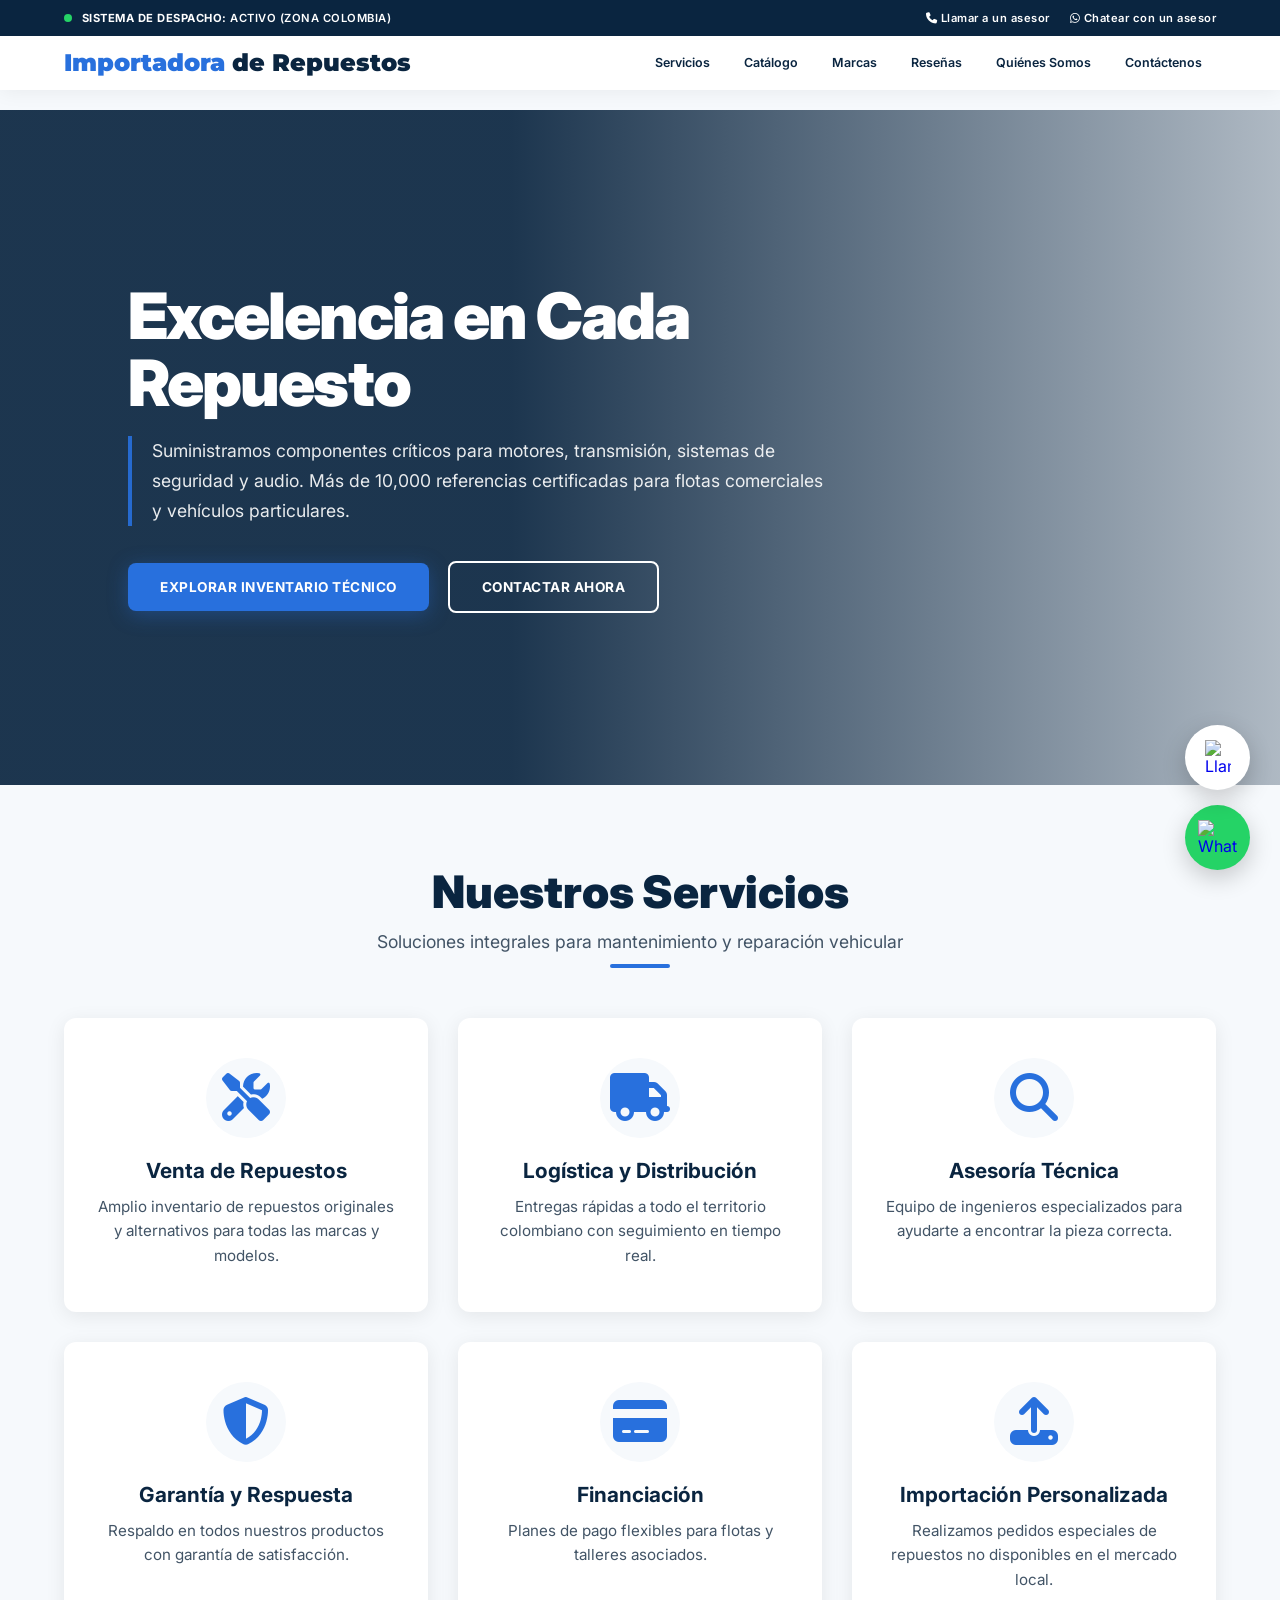
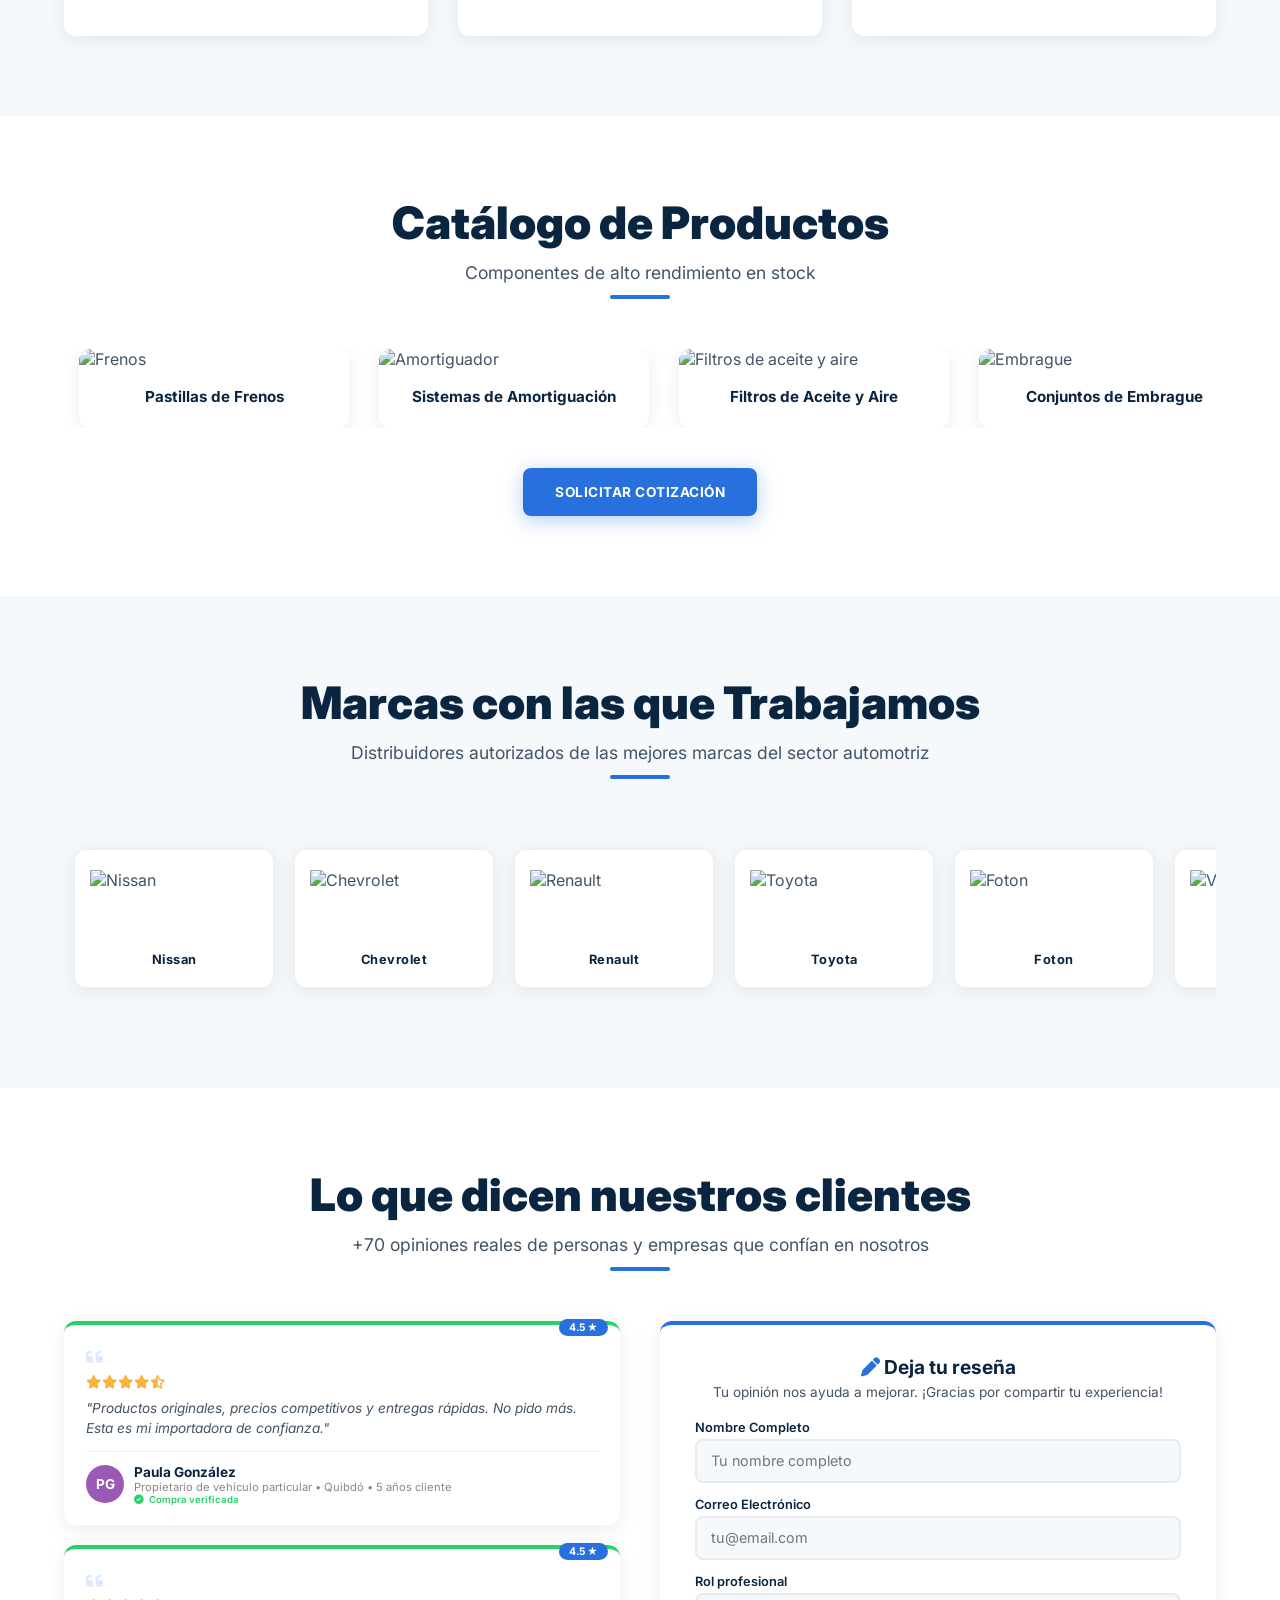
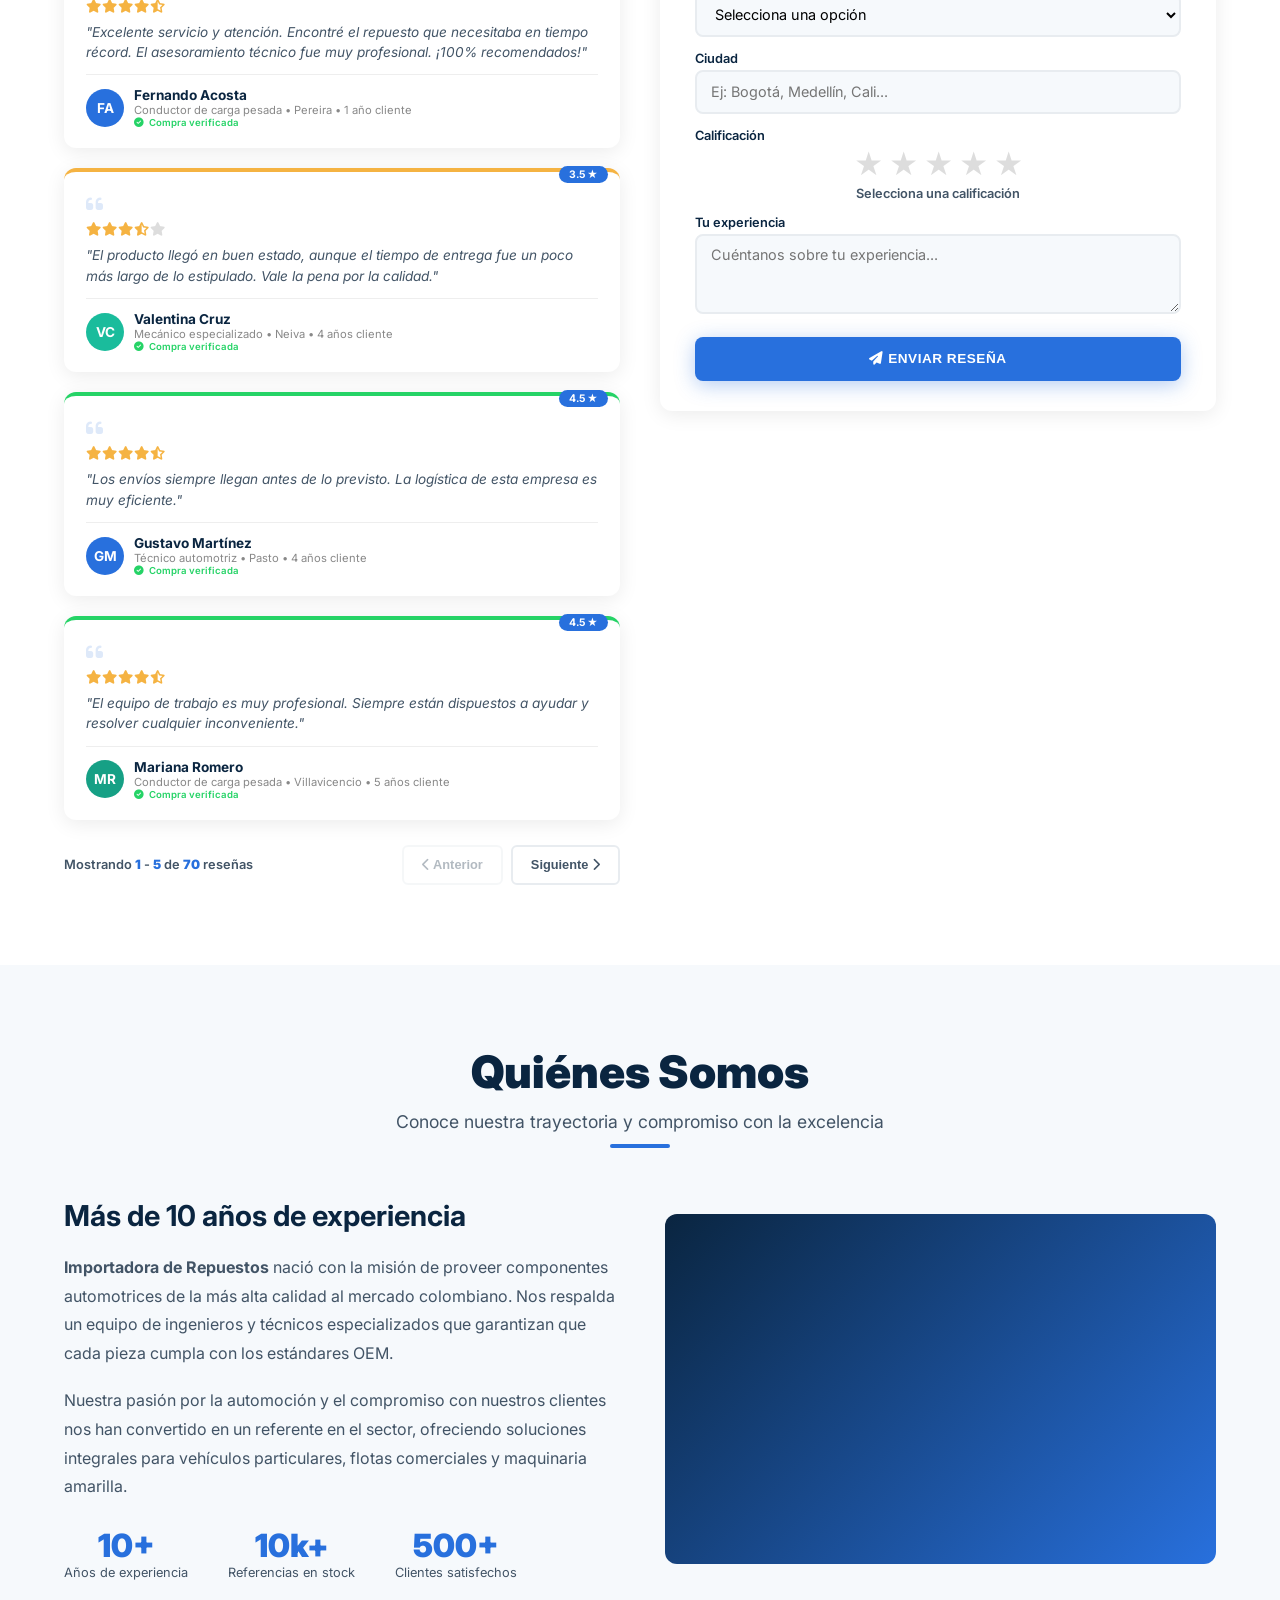
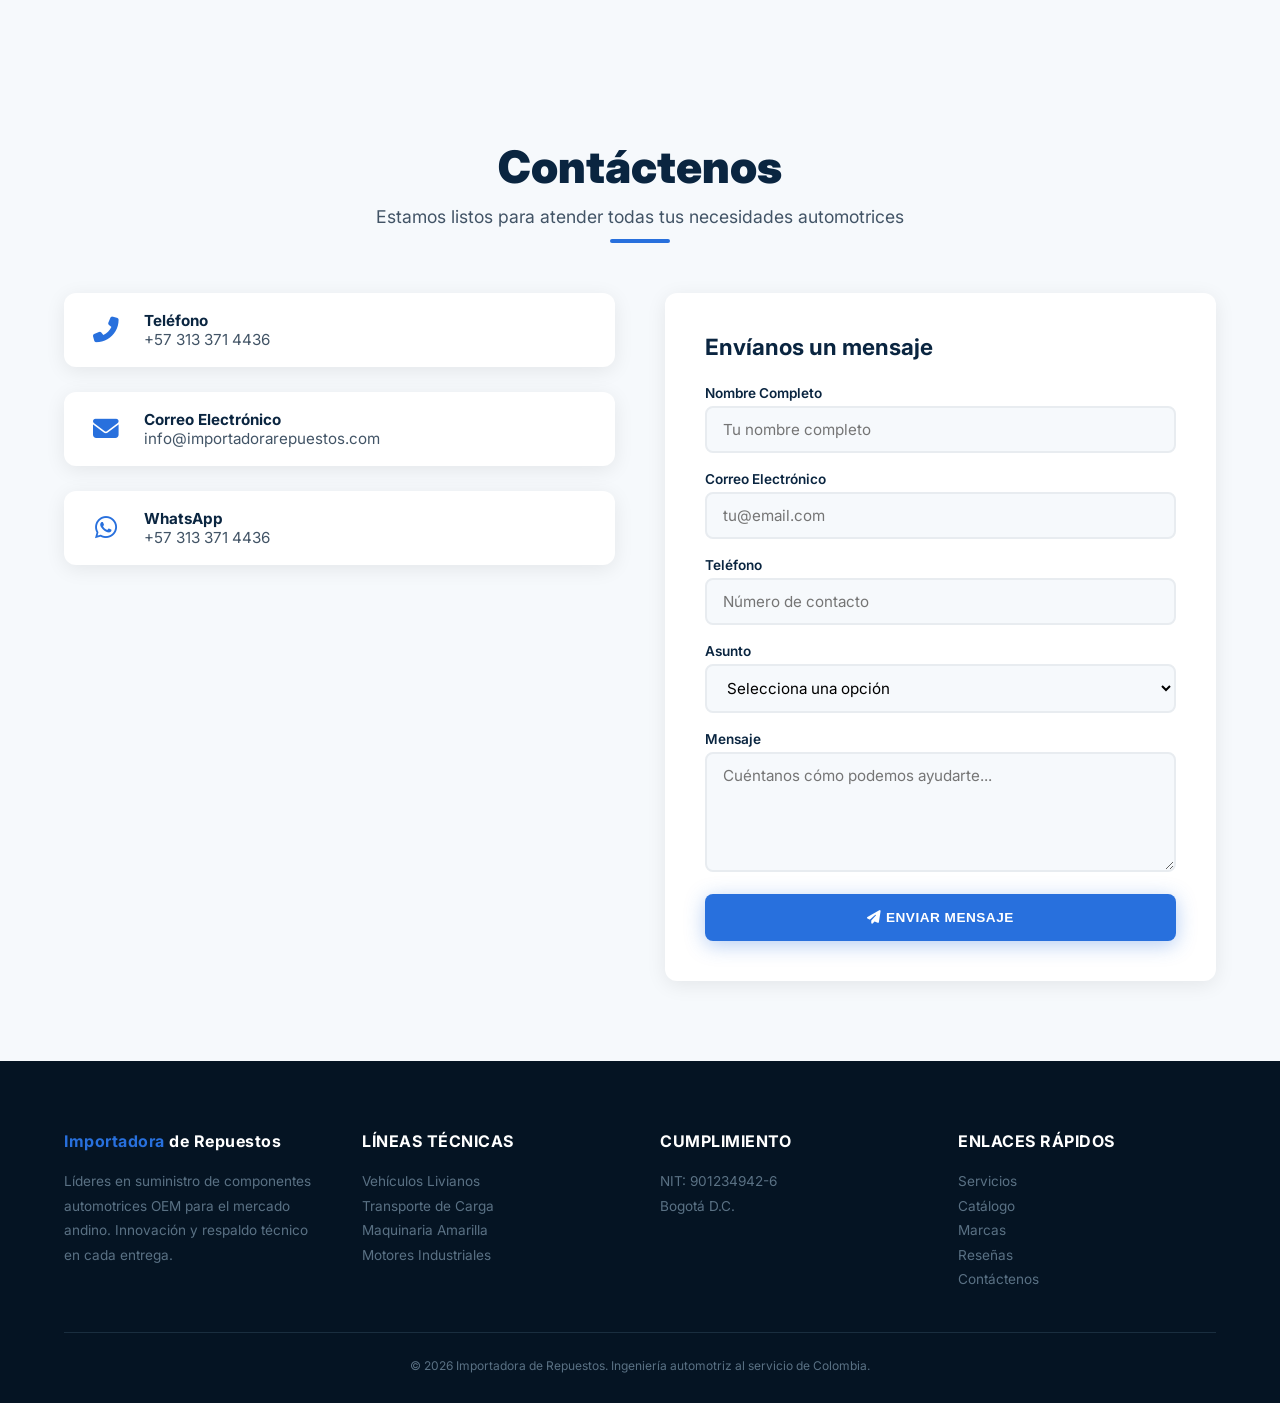
==== index.html @ 1e7bfdc0 "testAnalytics" ====
<!DOCTYPE html>
<html lang="es">

<head>
    <meta charset="UTF-8">
    <meta name="viewport" content="width=device-width, initial-scale=1.0">
    <title>Importadora de Repuestos</title>
    <link rel="stylesheet" href="css/importStyle.css">
    <link rel="stylesheet" href="gtg.js">
    <link rel="stylesheet" href="https://cdnjs.cloudflare.com/ajax/libs/font-awesome/6.7.2/css/all.min.css">
    <link
        href="https://fonts.googleapis.com/css2?family=Inter:wght@300;400;600;700;900&family=Montserrat:wght@800&display=swap"
        rel="stylesheet">
</head>

<body>
    <noscript><iframe src="https://www.googletagmanager.com/ns.html?id=GTM-NVQ2KD2R" height="0" width="0"
            style="display:none;visibility:hidden"></iframe></noscript>

    <div class="top-bar">
        <div>
            <span class="status-dot"></span>
            <strong>SISTEMA DE DESPACHO:</strong> ACTIVO (ZONA COLOMBIA)
        </div>
        <div class="contact-info">
            <a href="tel:3133714436"><i class="fas fa-phone"></i> Llamar a un asesor</a>
            <a href="https://wa.me/573133714436" target="_blank"><i class="fab fa-whatsapp"></i> Chatear con un
                asesor</a>
        </div>
    </div>

    <nav>
        <a href="#" class="logo"><span>Importadora</span> de Repuestos</a>
        <div class="nav-links">
            <a href="#servicios">Servicios</a>
            <a href="#catalogo">Catálogo</a>
            <a href="#marcas">Marcas</a>
            <a href="#reseñas">Reseñas</a>
            <a href="#nosotros">Quiénes Somos</a>
            <a href="#contacto">Contáctenos</a>
        </div>
    </nav>

    <section class="hero">
        <div class="hero-content">
            <h1>Excelencia en Cada Repuesto</h1>
            <p>Suministramos componentes críticos para motores, transmisión, sistemas de seguridad y audio. Más de
                10,000 referencias certificadas para flotas comerciales y vehículos particulares.</p>
            <a href="#catalogo" class="btn btn-primary">EXPLORAR INVENTARIO TÉCNICO</a>
            <a href="#contacto" class="btn btn-outline" style="margin-left: 15px;">CONTACTAR AHORA</a>
        </div>
    </section>

    <section class="section bg-light" id="servicios">
        <div class="section-header">
            <h2>Nuestros Servicios</h2>
            <p>Soluciones integrales para mantenimiento y reparación vehicular</p>
            <div class="subtitle-line"></div>
        </div>
        <div class="services-grid">
            <div class="service-card">
                <div class="icon"><i class="fas fa-tools"></i></div>
                <h3>Venta de Repuestos</h3>
                <p>Amplio inventario de repuestos originales y alternativos para todas las marcas y modelos.</p>
            </div>
            <div class="service-card">
                <div class="icon"><i class="fas fa-truck"></i></div>
                <h3>Logística y Distribución</h3>
                <p>Entregas rápidas a todo el territorio colombiano con seguimiento en tiempo real.</p>
            </div>
            <div class="service-card">
                <div class="icon"><i class="fas fa-search"></i></div>
                <h3>Asesoría Técnica</h3>
                <p>Equipo de ingenieros especializados para ayudarte a encontrar la pieza correcta.</p>
            </div>
            <div class="service-card">
                <div class="icon"><i class="fas fa-shield-alt"></i></div>
                <h3>Garantía y Respuesta</h3>
                <p>Respaldo en todos nuestros productos con garantía de satisfacción.</p>
            </div>
            <div class="service-card">
                <div class="icon"><i class="fas fa-credit-card"></i></div>
                <h3>Financiación</h3>
                <p>Planes de pago flexibles para flotas y talleres asociados.</p>
            </div>
            <div class="service-card">
                <div class="icon"><i class="fas fa-upload"></i></div>
                <h3>Importación Personalizada</h3>
                <p>Realizamos pedidos especiales de repuestos no disponibles en el mercado local.</p>
            </div>
        </div>
    </section>

    <section class="section bg-white" id="catalogo">
        <div class="section-header">
            <h2>Catálogo de Productos</h2>
            <p>Componentes de alto rendimiento en stock</p>
            <div class="subtitle-line"></div>
        </div>
        <div class="catalog-wrapper">
            <div class="carousel-track">
                <div class="carousel-item">
                    <img src="https://encrypted-tbn0.gstatic.com/images?q=tbn:ANd9GcQPUwr5EI8QOS7xBx8EoOZXxHwrRH4LiXZrXsawrz-CPqPZBOJ8nDBndEQd&s=10"
                        alt="Frenos">
                    <div class="item-body">
                        <h4>Pastillas de Frenos</h4>
                    </div>
                </div>
                <div class="carousel-item">
                    <img src="https://encrypted-tbn0.gstatic.com/images?q=tbn:ANd9GcR1nRI0mYU7mulpdCYJSEC0UZ6AKsSEp3fRVMgI61O5ngirIMpcvtdNL50I&s=10"
                        alt="Amortiguador">
                    <div class="item-body">
                        <h4>Sistemas de Amortiguación</h4>
                    </div>
                </div>
                <div class="carousel-item">
                    <img src="https://procar.com.co/wp-content/uploads/2024/02/linea-aire-pesado-1.jpg"
                        alt="Filtros de aceite y aire">
                    <div class="item-body">
                        <h4>Filtros de Aceite y Aire</h4>
                    </div>
                </div>
                <div class="carousel-item">
                    <img src="https://funcar.pe/cdn/shop/articles/KITEMBGRAGUE1-800X400.jpg?v=1705607243"
                        alt="Embrague">
                    <div class="item-body">
                        <h4>Conjuntos de Embrague</h4>
                    </div>
                </div>
                <div class="carousel-item">
                    <img src="https://images.prd.kavak.io/[base64]"
                        alt="Motor">
                    <div class="item-body">
                        <h4>Componentes Internos Motor</h4>
                    </div>
                </div>
                <div class="carousel-item">
                    <img src="https://cdn.bitrix24.es/b13800517/landing/1ca/1ca607578e035116bb73a29cb66350ff/por_que_se_usa_el_sistema_de_frenos_de_campana_en_los_carros_1x.jpg"
                        alt="Campanas">
                    <div class="item-body">
                        <h4>Campanas de Frenos</h4>
                    </div>
                </div>
                <div class="carousel-item">
                    <img src="https://tallerautomotrizbarranquilla.com/wp-content/uploads/2023/09/Servicio-de-mantenimiento-cambio-diagnostico-y-reparacion-de-cajas-automaticas-en-barranquilla-cambio-de-aceite-cajas-automaticas-taller-cajas-automati-6.jpg"
                        alt="Transmisión">
                    <div class="item-body">
                        <h4>Kits de Transmisión</h4>
                    </div>
                </div>
                <div class="carousel-item">
                    <img src="https://canaribat.es/wp-content/uploads/2023/12/BATERIA-DE-CAMION-3-1024x682.jpg"
                        alt="Baterías">
                    <div class="item-body">
                        <h4>Baterías</h4>
                    </div>
                </div>
                <div class="carousel-item">
                    <img src="https://encrypted-tbn0.gstatic.com/images?q=tbn:ANd9GcR1nRI0mYU7mulpdCYJSEC0UZ6AKsSEp3fRVMgI61O5ngirIMpcvtdNL50I&s=10"
                        alt="Amortiguador">
                    <div class="item-body">
                        <h4>Sistemas de Amortiguación</h4>
                    </div>
                </div>
                <div class="carousel-item">
                    <img src="https://encrypted-tbn0.gstatic.com/images?q=tbn:ANd9GcQPUwr5EI8QOS7xBx8EoOZXxHwrRH4LiXZrXsawrz-CPqPZBOJ8nDBndEQd&s=10"
                        alt="Frenos">
                    <div class="item-body">
                        <h4>Pastillas de Frenos</h4>
                    </div>
                </div>
                <div class="carousel-item">
                    <img src="https://funcar.pe/cdn/shop/articles/KITEMBGRAGUE1-800X400.jpg?v=1705607243"
                        alt="Embrague">
                    <div class="item-body">
                        <h4>Conjuntos de Embrague</h4>
                    </div>
                </div>
                <div class="carousel-item">
                    <img src="https://images.prd.kavak.io/[base64]"
                        alt="Motor">
                    <div class="item-body">
                        <h4>Componentes Internos Motor</h4>
                    </div>
                </div>
                <div class="carousel-item">
                    <img src="https://cdn.bitrix24.es/b13800517/landing/1ca/1ca607578e035116bb73a29cb66350ff/por_que_se_usa_el_sistema_de_frenos_de_campana_en_los_carros_1x.jpg"
                        alt="Audio">
                    <div class="item-body">
                        <h4>Campanas de Frenos</h4>
                    </div>
                </div>
                <div class="carousel-item">
                    <img src="https://tallerautomotrizbarranquilla.com/wp-content/uploads/2023/09/Servicio-de-mantenimiento-cambio-diagnostico-y-reparacion-de-cajas-automaticas-en-barranquilla-cambio-de-aceite-cajas-automaticas-taller-cajas-automati-6.jpg"
                        alt="Transmisión">
                    <div class="item-body">
                        <h4>Kits de Transmisión</h4>
                    </div>
                </div>
                <div class="carousel-item">
                    <img src="https://canaribat.es/wp-content/uploads/2023/12/BATERIA-DE-CAMION-3-1024x682.jpg"
                        alt="Baterías">
                    <div class="item-body">
                        <h4>Baterías</h4>
                    </div>
                </div>
            </div>
        </div>
        <div style="text-align: center; margin-top: 40px;">
            <a href="#contacto" class="btn btn-primary">SOLICITAR COTIZACIÓN</a>
        </div>
    </section>

    <section class="section bg-light" id="marcas">
        <div class="section-header">
            <h2>Marcas con las que Trabajamos</h2>
            <p>Distribuidores autorizados de las mejores marcas del sector automotriz</p>
            <div class="subtitle-line"></div>
        </div>

        <div class="brands-carousel-wrapper">
            <div class="brands-carousel-track" id="brandsTrack">
                <div class="brand-carousel-item">
                    <img src="https://i.blogs.es/36acb9/nissan-nuevo-logo/1200_900.jpg" alt="Nissan">
                    <span>Nissan</span>
                </div>
                <div class="brand-carousel-item">
                    <img src="https://1000marcas.net/wp-content/uploads/2020/01/Chevrolet-logo.png" alt="Chevrolet">
                    <span>Chevrolet</span>
                </div>
                <div class="brand-carousel-item">
                    <img src="https://upload.wikimedia.org/wikipedia/commons/b/b7/Renault_2021_Text.svg" alt="Renault">
                    <span>Renault</span>
                </div>
                <div class="brand-carousel-item">
                    <img src="https://encrypted-tbn0.gstatic.com/images?q=tbn:ANd9GcSb-cfcU_Y6nt3s7E___3TCiEpaspQh_EXz9pnUeacRxw&s=10"
                        alt="Toyota">
                    <span>Toyota</span>
                </div>
                <div class="brand-carousel-item">
                    <img src="https://logos-world.net/wp-content/uploads/2022/12/Foton-Motor-Logo.png" alt="Foton">
                    <span>Foton</span>
                </div>
                <div class="brand-carousel-item">
                    <img src="https://encrypted-tbn0.gstatic.com/images?q=tbn:ANd9GcREd5LNUDPAm_RVDSGhmHPwYAgG5XR-lZnKyEEiA3sFuvQs7DUEqvC1Rb4&s=10"
                        alt="Volkswagen">
                    <span>Volkswagen</span>
                </div>
                <div class="brand-carousel-item">
                    <img src="https://images.seeklogo.com/logo-png/33/2/mercedes-benz-logo-png_seeklogo-332844.png"
                        alt="Mercedes Benz">
                    <span>Mercedes Benz</span>
                </div>
                <div class="brand-carousel-item">
                    <img src="https://www.edigitalagency.com.au/wp-content/uploads/BMW-logo-black-white-blue-PNG.png"
                        alt="BMW">
                    <span>BMW</span>
                </div>
                <div class="brand-carousel-item">
                    <img src="https://images.seeklogo.com/logo-png/8/1/mazda-logo-png_seeklogo-89735.png" alt="Mazda">
                    <span>Mazda</span>
                </div>
                <div class="brand-carousel-item">
                    <img src="https://encrypted-tbn0.gstatic.com/images?q=tbn:ANd9GcTeuNNcXVZlQtI4DXhvr5PLldP73suzkWThZMa02hrqvQ&s=10"
                        alt="Hyundai">
                    <span>Hyundai</span>
                </div>
                <div class="brand-carousel-item">
                    <img src="https://encrypted-tbn0.gstatic.com/images?q=tbn:ANd9GcTc4niafikO6CIeY77jVG_GfoLABDivTkG9JU19_yjkBQ&s=10"
                        alt="Ford">
                    <span>Ford</span>
                </div>
                <div class="brand-carousel-item">
                    <img src="https://encrypted-tbn0.gstatic.com/images?q=tbn:ANd9GcRQLMZPNwYyDnz2Xo6HWA45JyKV9dCRDavhwOGGk9vIOw&s=10"
                        alt="Honda">
                    <span>Honda</span>
                </div>
                <div class="brand-carousel-item">
                    <img src="https://encrypted-tbn0.gstatic.com/images?q=tbn:ANd9GcTcaM8YfleqAFoAe59PNXsFS2_HhII6_4U8OhWBIbNmlw&s=10"
                        alt="Kia">
                    <span>Kia</span>
                </div>
                <div class="brand-carousel-item">
                    <img src="https://www.edigitalagency.com.au/wp-content/uploads/new-Mitsubishi-logo-png-large-size.png"
                        alt="Mitsubishi">
                    <span>Mitsubishi</span>
                </div>
                <div class="brand-carousel-item">
                    <img src="https://encrypted-tbn0.gstatic.com/images?q=tbn:ANd9GcQhwuknNUCxiRfWPfqUWiYBHUizmh7nai0HmR9Ghxjauw&s=10"
                        alt="Subaru">
                    <span>Subaru</span>
                </div>
                <div class="brand-carousel-item">
                    <img src="https://i.pinimg.com/736x/3c/38/ac/3c38ac10337c5d42998bd3324c81198b.jpg" alt="Suzuki">
                    <span>Suzuki</span>
                </div>
                <div class="brand-carousel-item">
                    <img src="https://encrypted-tbn0.gstatic.com/images?q=tbn:ANd9GcTt4HMQPFVVA5Z5H-JfjpxXoQiDl-y6x-vEd_9NYGEvEmoHeJF4VgX11B4&s=10"
                        alt="Jeep">
                    <span>Jeep</span>
                </div>
                <div class="brand-carousel-item">
                    <img src="https://1000logos.net/wp-content/uploads/2018/04/Emblem-Dodge.jpg" alt="Dodge">
                    <span>Dodge</span>
                </div>
                <div class="brand-carousel-item">
                    <img src="https://revistartt.cl/wp-content/uploads/2021/03/Peugeot-nueva-identidad-white.jpeg"
                        alt="Peugeot">
                    <span>Peugeot</span>
                </div>
                <div class="brand-carousel-item">
                    <img src="https://www.motor.com.co/static/assets/backend/styles/crop_1152_648_/public/citroxnx_nuevo_logo_01_1.png"
                        alt="Citroën">
                    <span>Citroën</span>
                </div>

                <div class="brand-carousel-item">
                    <img src="https://i.blogs.es/36acb9/nissan-nuevo-logo/1200_900.jpg" alt="Nissan">
                    <span>Nissan</span>
                </div>
                <div class="brand-carousel-item">
                    <img src="https://1000marcas.net/wp-content/uploads/2020/01/Chevrolet-logo.png" alt="Chevrolet">
                    <span>Chevrolet</span>
                </div>
                <div class="brand-carousel-item">
                    <img src="https://upload.wikimedia.org/wikipedia/commons/b/b7/Renault_2021_Text.svg" alt="Renault">
                    <span>Renault</span>
                </div>
                <div class="brand-carousel-item">
                    <img src="https://i.pinimg.com/736x/3c/38/ac/3c38ac10337c5d42998bd3324c81198b.jpg" alt="Toyota">
                    <span>Toyota</span>
                </div>
                <div class="brand-carousel-item">
                    <img src="https://logos-world.net/wp-content/uploads/2022/12/Foton-Motor-Logo.png" alt="Foton">
                    <span>Foton</span>
                </div>
                <div class="brand-carousel-item">
                    <img src="https://encrypted-tbn0.gstatic.com/images?q=tbn:ANd9GcREd5LNUDPAm_RVDSGhmHPwYAgG5XR-lZnKyEEiA3sFuvQs7DUEqvC1Rb4&s=10"
                        alt="Volkswagen">
                    <span>Volkswagen</span>
                </div>
                <div class="brand-carousel-item">
                    <img src="https://images.seeklogo.com/logo-png/33/2/mercedes-benz-logo-png_seeklogo-332844.png"
                        alt="Mercedes Benz">
                    <span>Mercedes Benz</span>
                </div>
                <div class="brand-carousel-item">
                    <img src="https://www.edigitalagency.com.au/wp-content/uploads/BMW-logo-black-white-blue-PNG.png"
                        alt="BMW">
                    <span>BMW</span>
                </div>
                <div class="brand-carousel-item">
                    <img src="https://images.seeklogo.com/logo-png/8/1/mazda-logo-png_seeklogo-89735.png" alt="Mazda">
                    <span>Mazda</span>
                </div>
                <div class="brand-carousel-item">
                    <img src="https://encrypted-tbn0.gstatic.com/images?q=tbn:ANd9GcTeuNNcXVZlQtI4DXhvr5PLldP73suzkWThZMa02hrqvQ&s=10"
                        alt="Hyundai">
                    <span>Hyundai</span>
                </div>
                <div class="brand-carousel-item">
                    <img src="https://encrypted-tbn0.gstatic.com/images?q=tbn:ANd9GcTc4niafikO6CIeY77jVG_GfoLABDivTkG9JU19_yjkBQ&s=10"
                        alt="Ford">
                    <span>Ford</span>
                </div>
                <div class="brand-carousel-item">
                    <img src="https://encrypted-tbn0.gstatic.com/images?q=tbn:ANd9GcRQLMZPNwYyDnz2Xo6HWA45JyKV9dCRDavhwOGGk9vIOw&s=10"
                        alt="Honda">
                    <span>Honda</span>
                </div>
                <div class="brand-carousel-item">
                    <img src="https://encrypted-tbn0.gstatic.com/images?q=tbn:ANd9GcTcaM8YfleqAFoAe59PNXsFS2_HhII6_4U8OhWBIbNmlw&s=10"
                        alt="Kia">
                    <span>Kia</span>
                </div>
                <div class="brand-carousel-item">
                    <img src="https://www.edigitalagency.com.au/wp-content/uploads/new-Mitsubishi-logo-png-large-size.png"
                        alt="Mitsubishi">
                    <span>Mitsubishi</span>
                </div>
                <div class="brand-carousel-item">
                    <img src="https://encrypted-tbn0.gstatic.com/images?q=tbn:ANd9GcQhwuknNUCxiRfWPfqUWiYBHUizmh7nai0HmR9Ghxjauw&s=10"
                        alt="Subaru">
                    <span>Subaru</span>
                </div>
                <div class="brand-carousel-item">
                    <img src="https://i.pinimg.com/736x/3c/38/ac/3c38ac10337c5d42998bd3324c81198b.jpg" alt="Suzuki">
                    <span>Suzuki</span>
                </div>
                <div class="brand-carousel-item">
                    <img src="https://encrypted-tbn0.gstatic.com/images?q=tbn:ANd9GcTt4HMQPFVVA5Z5H-JfjpxXoQiDl-y6x-vEd_9NYGEvEmoHeJF4VgX11B4&s=10"
                        alt="Jeep">
                    <span>Jeep</span>
                </div>
                <div class="brand-carousel-item">
                    <img src="https://1000logos.net/wp-content/uploads/2018/04/Emblem-Dodge.jpg" alt="Dodge">
                    <span>Dodge</span>
                </div>
                <div class="brand-carousel-item">
                    <img src="https://revistartt.cl/wp-content/uploads/2021/03/Peugeot-nueva-identidad-white.jpeg"
                        alt="Peugeot">
                    <span>Peugeot</span>
                </div>
                <div class="brand-carousel-item">
                    <img src="https://www.motor.com.co/static/assets/backend/styles/crop_1152_648_/public/citroxnx_nuevo_logo_01_1.png"
                        alt="Citroën">
                    <span>Citroën</span>
                </div>
            </div>
        </div>
    </section>

    <section class="section bg-white" id="reseñas">
        <div class="section-header">
            <h2>Lo que dicen nuestros clientes</h2>
            <p>+70 opiniones reales de personas y empresas que confían en nosotros</p>
            <div class="subtitle-line"></div>
        </div>

        <div class="reviews-layout">
            <div class="reviews-left">
                <div class="reviews-grid" id="reviewsContainer"></div>

                <div class="pagination-controls" id="paginationControls">
                    <div class="info">
                        Mostrando <span id="startIndex">0</span> - <span id="endIndex">0</span> de <span
                            id="totalReviews">0</span> reseñas
                    </div>
                    <div class="btn-group">
                        <button class="btn-page" id="prevPageBtn" disabled>
                            <i class="fas fa-chevron-left"></i> Anterior
                        </button>
                        <button class="btn-page" id="nextPageBtn">
                            Siguiente <i class="fas fa-chevron-right"></i>
                        </button>
                    </div>
                </div>
            </div>

            <div class="review-form-container" id="reviewFormContainer">
                <h3><i class="fas fa-pen" style="color: var(--electric-blue);"></i> Deja tu reseña</h3>
                <p class="subtitle">Tu opinión nos ayuda a mejorar. ¡Gracias por compartir tu experiencia!</p>

                <form id="reviewForm">
                    <div class="form-group">
                        <label for="reviewNombre">Nombre Completo</label>
                        <input type="text" id="reviewNombre" placeholder="Tu nombre completo" required>
                    </div>

                    <div class="form-group">
                        <label for="reviewEmail">Correo Electrónico</label>
                        <input type="email" id="reviewEmail" placeholder="tu@email.com" required>
                    </div>

                    <div class="form-group">
                        <label for="reviewRol">Rol profesional</label>
                        <select id="reviewRol">
                            <option value="">Selecciona una opción</option>
                            <option value="Transportista">Transportista</option>
                            <option value="Taller Mecánico">Taller Mecánico</option>
                            <option value="Propietario de flota">Propietario de flota</option>
                            <option value="Ingeniero Mecánico">Ingeniero Mecánico</option>
                            <option value="Conductor profesional">Conductor profesional</option>
                            <option value="Propietario de vehículo particular">Propietario de vehículo particular
                            </option>
                            <option value="Mecánico especializado">Mecánico especializado</option>
                            <option value="Gerente de flota">Gerente de flota</option>
                            <option value="Operador logístico">Operador logístico</option>
                            <option value="Técnico automotriz">Técnico automotriz</option>
                            <option value="Propietario de taller">Propietario de taller</option>
                            <option value="Otro">Otro</option>
                        </select>
                    </div>

                    <div class="form-group">
                        <label for="reviewCiudad">Ciudad</label>
                        <input type="text" id="reviewCiudad" placeholder="Ej: Bogotá, Medellín, Cali..." required>
                    </div>

                    <div class="form-group">
                        <label>Calificación</label>
                        <div class="rating-selector" id="ratingSelector">
                            <span class="star" data-value="1">★</span>
                            <span class="star" data-value="2">★</span>
                            <span class="star" data-value="3">★</span>
                            <span class="star" data-value="4">★</span>
                            <span class="star" data-value="5">★</span>
                        </div>
                        <div class="rating-text" id="ratingText">Selecciona una calificación</div>
                        <input type="hidden" id="reviewRating" value="0" required>
                    </div>

                    <div class="form-group">
                        <label for="reviewComentario">Tu experiencia</label>
                        <textarea id="reviewComentario" placeholder="Cuéntanos sobre tu experiencia..."
                            required></textarea>
                    </div>

                    <button type="submit" class="btn btn-primary btn-submit-review">
                        <i class="fas fa-paper-plane"></i> ENVIAR RESEÑA
                    </button>
                </form>
            </div>
        </div>
    </section>

    <section class="section bg-light" id="nosotros">
        <div class="section-header">
            <h2>Quiénes Somos</h2>
            <p>Conoce nuestra trayectoria y compromiso con la excelencia</p>
            <div class="subtitle-line"></div>
        </div>
        <div class="about-grid">
            <div class="about-text">
                <h3>Más de 10 años de experiencia</h3>
                <p>
                    <strong>Importadora de Repuestos</strong> nació con la misión de proveer componentes automotrices de
                    la más alta calidad al mercado colombiano.
                    Nos respalda un equipo de ingenieros y técnicos especializados que garantizan que cada pieza cumpla
                    con los estándares OEM.
                </p>
                <p>
                    Nuestra pasión por la automoción y el compromiso con nuestros clientes nos han convertido en un
                    referente en el sector,
                    ofreciendo soluciones integrales para vehículos particulares, flotas comerciales y maquinaria
                    amarilla.
                </p>
                <div class="stats">
                    <div class="stat">
                        <div class="number">10+</div>
                        <div class="label">Años de experiencia</div>
                    </div>
                    <div class="stat">
                        <div class="number">10k+</div>
                        <div class="label">Referencias en stock</div>
                    </div>
                    <div class="stat">
                        <div class="number">500+</div>
                        <div class="label">Clientes satisfechos</div>
                    </div>
                </div>
            </div>
            <div class="image-placeholder">
                <img src="https://www.c3carecarcenter.com/wp-content/uploads/2025/05/Encuentra-Talleres-Autorizados-Hyundai-Mantenimiento-Seguro-y-Confiable-1038x576.webp"
                    alt="" class="facilities">
            </div>
        </div>
    </section>

    <section class="section bg-light" id="contacto">
        <div class="section-header">
            <h2>Contáctenos</h2>
            <p>Estamos listos para atender todas tus necesidades automotrices</p>
            <div class="subtitle-line"></div>
        </div>
        <div class="contact-grid">
            <div class="contact-info-card">
                <div class="info-item">
                    <i class="fas fa-phone-alt"></i>
                    <div class="text">
                        <strong>Teléfono</strong>
                        +57 313 371 4436
                    </div>
                </div>
                <div class="info-item">
                    <i class="fas fa-envelope"></i>
                    <div class="text">
                        <strong>Correo Electrónico</strong>
                        info@importadorarepuestos.com
                    </div>
                </div>
                <div class="info-item">
                    <i class="fab fa-whatsapp"></i>
                    <div class="text">
                        <strong>WhatsApp</strong>
                        +57 313 371 4436
                    </div>
                </div>
            </div>
            <div class="contact-form">
                <h3>Envíanos un mensaje</h3>
                <form id="contactForm">
                    <div class="form-group">
                        <label for="nombre">Nombre Completo</label>
                        <input type="text" id="nombre" placeholder="Tu nombre completo" required>
                    </div>
                    <div class="form-group">
                        <label for="email">Correo Electrónico</label>
                        <input type="email" id="email" placeholder="tu@email.com" required>
                    </div>
                    <div class="form-group">
                        <label for="telefono">Teléfono</label>
                        <input type="tel" id="telefono" placeholder="Número de contacto">
                    </div>
                    <div class="form-group">
                        <label for="asunto">Asunto</label>
                        <select id="asunto">
                            <option value="">Selecciona una opción</option>
                            <option value="cotizacion">Solicitar Cotización</option>
                            <option value="repuesto">Consulta por repuesto</option>
                            <option value="soporte">Soporte Técnico</option>
                            <option value="otros">Otros</option>
                        </select>
                    </div>
                    <div class="form-group">
                        <label for="mensaje">Mensaje</label>
                        <textarea id="mensaje" placeholder="Cuéntanos cómo podemos ayudarte..." required></textarea>
                    </div>
                    <button type="submit" class="btn btn-primary" style="width: 100%;">
                        <i class="fas fa-paper-plane"></i> ENVIAR MENSAJE
                    </button>
                </form>
            </div>
        </div>
    </section>

    <footer>
        <div class="footer-grid">
            <div>
                <h4><span style="color: var(--electric-blue);">Importadora</span> de Repuestos</h4>
                <p>Líderes en suministro de componentes automotrices OEM para el mercado andino. Innovación y respaldo
                    técnico en cada entrega.</p>
            </div>
            <div>
                <h4>LÍNEAS TÉCNICAS</h4>
                <p>Vehículos Livianos<br>Transporte de Carga<br>Maquinaria Amarilla<br>Motores Industriales</p>
            </div>
            <div>
                <h4>CUMPLIMIENTO</h4>
                <p>NIT: 901234942-6<br>Bogotá D.C.
            </div>
            <div>
                <h4>ENLACES RÁPIDOS</h4>
                <p>
                    <a href="#servicios" style="color: #5a7184; text-decoration: none;">Servicios</a><br>
                    <a href="#catalogo" style="color: #5a7184; text-decoration: none;">Catálogo</a><br>
                    <a href="#marcas" style="color: #5a7184; text-decoration: none;">Marcas</a><br>
                    <a href="#reseñas" style="color: #5a7184; text-decoration: none;">Reseñas</a><br>
                    <a href="#contacto" style="color: #5a7184; text-decoration: none;">Contáctenos</a>
                </p>
            </div>
        </div>
        <div class="footer-bottom">
            © 2026 Importadora de Repuestos. Ingeniería automotriz al servicio de Colombia.
        </div>
    </footer>

    <a href="https://wa.me/573133714436?text=Hola%2C%20vengo%20de%20la%20web.%20Solicito%20asesoria%20tecnica%20para%20un%20repuesto."
        class="ws-float whatsapp-float" target="_blank">
        <img src="https://upload.wikimedia.org/wikipedia/commons/6/6b/WhatsApp.svg" alt="WhatsApp">
    </a>

    <a href="tel:3133714436" class="ws-float call-float">
        <span class="tooltip">Llamar a un asesor</span>
        <img src="https://cdn-icons-png.flaticon.com/512/159/159832.png" alt="Llamar" style="width: 40%;">
    </a>

    <script src="js/importScript.js"></script>

</body>

</html>
---- css/importStyle.css ----
/* ============================================================
   RESET Y VARIABLES
   ============================================================ */
* {
    margin: 0;
    padding: 0;
    box-sizing: border-box;
}

:root {
    --corporate-blue: #0a2540;
    --electric-blue: #2870dd;
    --accent-gold: #c5a059;
    --light-bg: #f6f9fc;
    --white: #ffffff;
    --text-main: #425466;
    --whatsapp: #25d366;
    --danger: #d32f2f;
    --shadow: 0 4px 20px rgba(0,0,0,0.08);
    --radius: 12px;
    --transition: all 0.3s ease;
}

html {
    scroll-behavior: smooth;
}

body {
    font-family: 'Inter', sans-serif;
    margin: 0;
    padding-top: 110px;
    background-color: var(--light-bg);
    color: var(--text-main);
    overflow-x: hidden;
}

/* ============================================================
   BARRA SUPERIOR
   ============================================================ */
.top-bar {
    background: var(--corporate-blue);
    color: white;
    padding: 11px 5%;
    font-size: 0.7rem;
    display: flex;
    justify-content: space-between;
    align-items: center;
    letter-spacing: 0.5px;
    font-weight: 600;
    position: fixed;
    top: 0;
    left: 0;
    right: 0;
    z-index: 1002;
    flex-wrap: wrap;
    gap: 8px;
}

.top-bar .status-dot {
    height: 8px;
    width: 8px;
    background-color: var(--whatsapp);
    border-radius: 50%;
    display: inline-block;
    margin-right: 6px;
    animation: pulse-dot 1.5s infinite;
}

@keyframes pulse-dot {
    0%, 100% { opacity: 1; transform: scale(1); }
    50% { opacity: 0.5; transform: scale(0.8); }
}

.top-bar .contact-info {
    display: flex;
    gap: 20px;
    align-items: center;
}

.top-bar .contact-info a {
    color: white;
    text-decoration: none;
    transition: var(--transition);
}

.top-bar .contact-info a:hover {
    color: var(--accent-gold);
}

/* ============================================================
   NAVBAR
   ============================================================ */
nav {
    background: rgba(255,255,255,0.95);
    backdrop-filter: blur(10px);
    padding: 12px 5%;
    display: flex;
    justify-content: space-between;
    align-items: center;
    box-shadow: 0 2px 20px rgba(0,0,0,0.06);
    position: fixed;
    top: 35px;
    left: 0;
    right: 0;
    z-index: 1001;
    flex-wrap: wrap;
    gap: 10px;
}

.logo {
    font-family: 'Montserrat', sans-serif;
    font-size: 1.5rem;
    color: var(--corporate-blue);
    font-weight: 900;
    text-decoration: none;
}

.logo span { color: var(--electric-blue); }

/* ---- BOTÓN HAMBURGUESA ---- */
.menu-toggle {
    display: none;
    background: none;
    border: none;
    font-size: 1.8rem;
    color: var(--corporate-blue);
    cursor: pointer;
    padding: 8px 12px;
    border-radius: 8px;
    transition: var(--transition);
    touch-action: manipulation;
}

.menu-toggle:hover {
    background: var(--light-bg);
}

.menu-toggle:active {
    transform: scale(0.95);
}

/* ---- ENLACES DE NAVEGACIÓN ---- */
.nav-links {
    display: flex;
    gap: 6px;
    font-weight: 600;
    font-size: 0.78rem;
    flex-wrap: wrap;
}

.nav-links a {
    text-decoration: none;
    color: var(--corporate-blue);
    padding: 8px 14px;
    border-radius: 6px;
    transition: var(--transition);
}

.nav-links a:hover {
    background: var(--light-bg);
    color: var(--electric-blue);
}

.nav-links a.active {
    background: var(--electric-blue);
    color: white;
}

/* ============================================================
   HERO
   ============================================================ */
.hero {
    min-height: 75vh;
    background: linear-gradient(90deg, rgba(10,37,64,0.92) 40%, rgba(10,37,64,0.3) 100%),
                url('https://images.unsplash.com/photo-1486262715619-67b85e0b08d3?auto=format&fit=crop&w=1500&q=80');
    background-size: cover;
    background-position: center;
    display: flex;
    align-items: center;
    padding: 40px 10%;
    color: white;
}

.hero-content { max-width: 700px; }
.hero-content h1 {
    font-size: clamp(2.5rem, 6vw, 4rem);
    line-height: 1.05;
    margin-bottom: 20px;
    font-weight: 900;
    letter-spacing: -2px;
}

.hero-content p {
    font-size: 1.1rem;
    margin-bottom: 35px;
    opacity: 0.9;
    line-height: 1.7;
    border-left: 4px solid var(--electric-blue);
    padding-left: 20px;
}

/* ============================================================
   BOTONES
   ============================================================ */
.btn {
    padding: 16px 32px;
    border-radius: 8px;
    font-weight: 700;
    text-decoration: none;
    display: inline-block;
    transition: var(--transition);
    text-transform: uppercase;
    font-size: 0.85rem;
    letter-spacing: 0.5px;
    border: none;
    cursor: pointer;
    touch-action: manipulation;
    min-height: 44px;
    min-width: 44px;
}

.btn-primary {
    background: var(--electric-blue);
    color: white;
    box-shadow: 0 4px 20px rgba(40, 112, 221, 0.35);
}

.btn-primary:hover {
    transform: translateY(-3px);
    background: #1b5bbd;
    box-shadow: 0 8px 30px rgba(40, 112, 221, 0.4);
}

.btn-primary:active {
    transform: scale(0.97);
}

.btn-outline {
    background: transparent;
    color: white;
    border: 2px solid white;
}

.btn-outline:hover {
    background: white;
    color: var(--corporate-blue);
}

/* ============================================================
   SECCIONES GENERALES
   ============================================================ */
.section {
    padding: 80px 5%;
}

.section-header {
    text-align: center;
    margin-bottom: 50px;
}

.section-header h2 {
    font-size: clamp(2rem, 4vw, 2.8rem);
    color: var(--corporate-blue);
    margin-bottom: 12px;
    font-weight: 900;
}

.section-header p {
    max-width: 650px;
    margin: 0 auto;
    color: var(--text-main);
    font-size: 1.1rem;
}

.section-header .subtitle-line {
    width: 60px;
    height: 4px;
    background: var(--electric-blue);
    margin: 12px auto 0;
    border-radius: 2px;
}

.bg-white { background: white; }
.bg-light { background: var(--light-bg); }

/* ============================================================
   SERVICIOS
   ============================================================ */
.services-grid {
    display: grid;
    grid-template-columns: repeat(auto-fit, minmax(280px, 1fr));
    gap: 30px;
    max-width: 1200px;
    margin: 0 auto;
}

.service-card {
    background: white;
    padding: 40px 30px;
    border-radius: var(--radius);
    text-align: center;
    box-shadow: var(--shadow);
    transition: var(--transition);
    border-bottom: 4px solid transparent;
}

.service-card:hover {
    transform: translateY(-8px);
    border-bottom-color: var(--electric-blue);
    box-shadow: 0 12px 40px rgba(0,0,0,0.1);
}

.service-card .icon {
    font-size: 3rem;
    color: var(--electric-blue);
    margin-bottom: 20px;
    background: var(--light-bg);
    width: 80px;
    height: 80px;
    line-height: 80px;
    border-radius: 50%;
    display: inline-block;
}

.service-card h3 {
    font-size: 1.3rem;
    color: var(--corporate-blue);
    margin-bottom: 12px;
}

.service-card p {
    font-size: 0.95rem;
    line-height: 1.6;
}

/* ============================================================
   CATÁLOGO / CARRUSEL
   ============================================================ */
.catalog-wrapper {
    overflow: hidden;
    max-width: 1200px;
    margin: 0 auto;
}

.carousel-track {
    display: flex;
    animation: scroll-catalog 40s linear infinite;
    width: calc(300px * 14);
}

.carousel-item {
    width: 270px;
    margin: 0 15px;
    background: white;
    border-radius: var(--radius);
    overflow: hidden;
    box-shadow: var(--shadow);
    transition: var(--transition);
    flex-shrink: 0;
}

.carousel-item:hover {
    transform: scale(1.02);
    box-shadow: 0 12px 40px rgba(0,0,0,0.12);
}

.carousel-item img {
    width: 100%;
    height: 190px;
    object-fit: cover;
    transition: var(--transition);
}

.carousel-item:hover img {
    transform: scale(1.05);
}

.carousel-item .item-body {
    padding: 18px;
}

.carousel-item .item-body h4 {
    color: var(--corporate-blue);
    font-size: 0.95rem;
    margin-bottom: 4px;
    text-align: center;
}

.carousel-item .item-body .ref {
    font-size: 0.75rem;
    color: #888;
    font-weight: 600;
}

@keyframes scroll-catalog {
    0% { transform: translateX(0); }
    100% { transform: translateX(calc(-300px * 7)); }
}

/* ============================================================
   MARCAS - CARRUSEL (20 marcas)
   ============================================================ */
.brands-carousel-wrapper {
    overflow: hidden;
    max-width: 1200px;
    margin: 0 auto;
    padding: 20px 0;
    position: relative;
}

.brands-carousel-track {
    display: flex;
    animation: scroll-brands 45s linear infinite;
    width: calc(220px * 40);
}

.brand-carousel-item {
    width: 200px;
    min-width: 200px;
    margin: 0 10px;
    background: white;
    border-radius: var(--radius);
    padding: 20px 15px;
    display: flex;
    flex-direction: column;
    align-items: center;
    justify-content: center;
    box-shadow: var(--shadow);
    transition: var(--transition);
    border: 1px solid #eee;
}

.brand-carousel-item:hover {
    transform: scale(1.05);
    box-shadow: 0 12px 40px rgba(0,0,0,0.12);
    border-color: var(--electric-blue);
}

.brand-carousel-item img {
    width: 100%;
    height: 70px;
    object-fit: contain;
    transition: var(--transition);
}

.brand-carousel-item:hover img {
    filter: grayscale(0%);
    opacity: 1;
}

.brand-carousel-item span {
    margin-top: 12px;
    font-size: 0.8rem;
    font-weight: 700;
    color: var(--corporate-blue);
    text-align: center;
    letter-spacing: 0.5px;
}

@keyframes scroll-brands {
    0% { transform: translateX(0); }
    100% { transform: translateX(calc(-220px * 20)); }
}

/* ============================================================
   RESEÑAS - LAYOUT DE DOS COLUMNAS
   ============================================================ */
.reviews-layout {
    display: grid;
    grid-template-columns: 1fr 1fr;
    gap: 40px;
    max-width: 1300px;
    margin: 0 auto;
    align-items: start;
}

.reviews-left {
    display: flex;
    flex-direction: column;
    gap: 20px;
}

.reviews-grid {
    display: grid;
    grid-template-columns: 1fr;
    gap: 20px;
}

.review-card {
    background: white;
    padding: 20px 22px;
    border-radius: var(--radius);
    box-shadow: var(--shadow);
    transition: var(--transition);
    position: relative;
    border-top: 4px solid transparent;
}

.review-card:hover {
    transform: translateY(-3px);
    box-shadow: 0 12px 40px rgba(0,0,0,0.1);
}

.review-card .quote-icon {
    color: var(--electric-blue);
    font-size: 1.2rem;
    opacity: 0.15;
    margin-bottom: 5px;
}

.review-card .stars {
    color: #f5b342;
    font-size: 0.85rem;
    letter-spacing: 1px;
    margin-bottom: 8px;
}

.review-card .stars .star-empty {
    color: #ddd;
}

.review-card .review-text {
    font-size: 0.85rem;
    line-height: 1.5;
    margin-bottom: 12px;
    color: var(--text-main);
    font-style: italic;
    display: -webkit-box;
    -webkit-line-clamp: 3;
    -webkit-box-orient: vertical;
    overflow: hidden;
}

.review-card .reviewer {
    display: flex;
    align-items: center;
    gap: 10px;
    border-top: 1px solid #eee;
    padding-top: 12px;
}

.review-card .reviewer .avatar {
    width: 38px;
    height: 38px;
    border-radius: 50%;
    color: white;
    display: flex;
    align-items: center;
    justify-content: center;
    font-weight: 700;
    font-size: 0.85rem;
    flex-shrink: 0;
}

.review-card .reviewer .info .name {
    font-weight: 700;
    color: var(--corporate-blue);
    font-size: 0.85rem;
}

.review-card .reviewer .info .role {
    font-size: 0.7rem;
    color: #888;
}

.review-card .verified {
    color: var(--whatsapp);
    font-size: 0.6rem;
    font-weight: 600;
}

.review-card .verified i {
    margin-right: 3px;
}

.review-card .rating-badge {
    position: absolute;
    top: -6px;
    right: 12px;
    background: var(--electric-blue);
    color: white;
    padding: 2px 10px;
    border-radius: 20px;
    font-size: 0.65rem;
    font-weight: 700;
}

/* ---- CONTROLES DE PAGINACIÓN ---- */
.pagination-controls {
    display: flex;
    justify-content: space-between;
    align-items: center;
    gap: 15px;
    margin-top: 5px;
    flex-wrap: wrap;
}

.pagination-controls .info {
    font-size: 0.8rem;
    color: var(--text-main);
    font-weight: 600;
}

.pagination-controls .info span {
    color: var(--electric-blue);
    font-weight: 900;
}

.pagination-controls .btn-group {
    display: flex;
    gap: 8px;
}

.pagination-controls .btn-page {
    padding: 8px 18px;
    border: 2px solid #e8ecf0;
    border-radius: 6px;
    background: white;
    color: var(--text-main);
    font-weight: 700;
    font-size: 0.8rem;
    cursor: pointer;
    transition: var(--transition);
    touch-action: manipulation;
    min-height: 40px;
}

.pagination-controls .btn-page:hover:not(:disabled) {
    border-color: var(--electric-blue);
    color: var(--electric-blue);
}

.pagination-controls .btn-page:disabled {
    opacity: 0.4;
    cursor: not-allowed;
}

/* ---- COLUMNA DERECHA: FORMULARIO ---- */
.review-form-container {
    background: white;
    padding: 30px 35px;
    border-radius: var(--radius);
    box-shadow: var(--shadow);
    border-top: 4px solid var(--electric-blue);
    position: sticky;
    top: 140px;
}

.review-form-container h3 {
    color: var(--corporate-blue);
    font-size: 1.2rem;
    margin-bottom: 5px;
    text-align: center;
}

.review-form-container .subtitle {
    text-align: center;
    color: var(--text-main);
    font-size: 0.85rem;
    margin-bottom: 20px;
}

.review-form-container .form-group {
    margin-bottom: 14px;
}

.review-form-container .form-group label {
    display: block;
    font-weight: 600;
    font-size: 0.8rem;
    margin-bottom: 4px;
    color: var(--corporate-blue);
}

.review-form-container .form-group input,
.review-form-container .form-group textarea,
.review-form-container .form-group select {
    width: 100%;
    padding: 10px 14px;
    border: 2px solid #e8ecf0;
    border-radius: 8px;
    font-family: inherit;
    font-size: 0.9rem;
    transition: var(--transition);
    background: var(--light-bg);
    min-height: 44px;
}

.review-form-container .form-group input:focus,
.review-form-container .form-group textarea:focus,
.review-form-container .form-group select:focus {
    outline: none;
    border-color: var(--electric-blue);
    background: white;
    box-shadow: 0 0 0 4px rgba(40, 112, 221, 0.1);
}

.review-form-container .form-group textarea {
    min-height: 80px;
    resize: vertical;
}

.review-form-container .rating-selector {
    display: flex;
    gap: 6px;
    font-size: 1.8rem;
    cursor: pointer;
    user-select: none;
    justify-content: center;
}

.review-form-container .rating-selector .star {
    color: #ddd;
    transition: var(--transition);
}

.review-form-container .rating-selector .star.active {
    color: #f5b342;
}

.review-form-container .rating-selector .star:hover {
    transform: scale(1.15);
}

.review-form-container .rating-text {
    font-size: 0.8rem;
    color: var(--text-main);
    margin-top: 4px;
    font-weight: 600;
    text-align: center;
}

.review-form-container .btn-submit-review {
    width: 100%;
    padding: 12px;
    margin-top: 5px;
}

/* ============================================================
   QUIENES SOMOS
   ============================================================ */
.about-grid {
    display: grid;
    grid-template-columns: 1fr 1fr;
    gap: 50px;
    max-width: 1200px;
    margin: 0 auto;
    align-items: center;
}

.about-grid .image-placeholder {
    background: linear-gradient(135deg, var(--corporate-blue), var(--electric-blue));
    border-radius: var(--radius);
    height: 350px;
    display: flex;
    align-items: center;
    justify-content: center;
    color: white;
    font-size: 1.2rem;
    font-weight: 600;
}

.about-grid .image-placeholder i {
    font-size: 4rem;
    margin-right: 15px;
}

.facilities {
    width: 100%;
    max-width: 595px;
    height: auto;
    max-height: 349px;
    object-fit: cover;
    border-radius: 10px;
}

.about-text h3 {
    color: var(--corporate-blue);
    font-size: 1.8rem;
    margin-bottom: 20px;
}

.about-text p {
    line-height: 1.8;
    margin-bottom: 18px;
    font-size: 1rem;
}

.about-text .stats {
    display: flex;
    gap: 40px;
    margin-top: 25px;
}

.about-text .stats .stat {
    text-align: center;
}

.about-text .stats .stat .number {
    font-size: 2rem;
    font-weight: 900;
    color: var(--electric-blue);
}

.about-text .stats .stat .label {
    font-size: 0.8rem;
    color: var(--text-main);
}

/* ============================================================
   CONTACTO
   ============================================================ */
.contact-grid {
    display: grid;
    grid-template-columns: 1fr 1fr;
    gap: 50px;
    max-width: 1200px;
    margin: 0 auto;
}

.contact-info-card {
    display: flex;
    flex-direction: column;
    gap: 25px;
}

.contact-info-card .info-item {
    display: flex;
    align-items: center;
    gap: 18px;
    padding: 18px 22px;
    background: white;
    border-radius: var(--radius);
    box-shadow: var(--shadow);
    transition: var(--transition);
}

.contact-info-card .info-item:hover {
    transform: translateX(8px);
}

.contact-info-card .info-item i {
    font-size: 1.6rem;
    color: var(--electric-blue);
    width: 40px;
    text-align: center;
}

.contact-info-card .info-item .text {
    font-size: 0.95rem;
}

.contact-info-card .info-item .text strong {
    color: var(--corporate-blue);
    display: block;
}

.contact-form {
    background: white;
    padding: 40px;
    border-radius: var(--radius);
    box-shadow: var(--shadow);
}

.contact-form h3 {
    color: var(--corporate-blue);
    margin-bottom: 25px;
    font-size: 1.4rem;
}

.contact-form .form-group {
    margin-bottom: 18px;
}

.contact-form .form-group label {
    display: block;
    font-weight: 600;
    font-size: 0.85rem;
    margin-bottom: 5px;
    color: var(--corporate-blue);
}

.contact-form .form-group input,
.contact-form .form-group textarea,
.contact-form .form-group select {
    width: 100%;
    padding: 12px 16px;
    border: 2px solid #e8ecf0;
    border-radius: 8px;
    font-family: inherit;
    font-size: 0.95rem;
    transition: var(--transition);
    background: var(--light-bg);
    min-height: 44px;
}

.contact-form .form-group input:focus,
.contact-form .form-group textarea:focus,
.contact-form .form-group select:focus {
    outline: none;
    border-color: var(--electric-blue);
    background: white;
    box-shadow: 0 0 0 4px rgba(40, 112, 221, 0.1);
}

.contact-form .form-group textarea {
    min-height: 120px;
    resize: vertical;
}

/* ============================================================
   WHATSAPP FLOTANTE
   ============================================================ */
.ws-float {
    position: fixed;
    bottom: 30px;
    right: 30px;
    width: 65px;
    height: 65px;
    border-radius: 50%;
    display: flex;
    justify-content: center;
    align-items: center;
    z-index: 2000;
    transition: var(--transition);
    text-decoration: none;
    box-shadow: 0 8px 25px rgba(0,0,0,0.2);
}

.ws-float:hover { transform: scale(1.08); }
.ws-float:active { transform: scale(0.95); }

.ws-float.whatsapp-float {
    background: var(--whatsapp);
    animation: whatsapp-pulse 2.2s infinite ease-in-out;
}

.ws-float.call-float {
    background: var(--white);
    bottom: 110px;
}

.ws-float.call-float .tooltip {
    position: absolute;
    right: calc(100% + 14px);
    top: 50%;
    transform: translateY(-50%);
    background: var(--white);
    color: var(--corporate-blue);
    padding: 10px 16px;
    border-radius: 24px;
    font-size: 0.8rem;
    font-weight: 600;
    white-space: nowrap;
    opacity: 0;
    pointer-events: none;
    transition: opacity 0.2s ease;
    box-shadow: 0 6px 20px rgba(0,0,0,0.12);
}

.ws-float.call-float .tooltip::after {
    content: '';
    position: absolute;
    top: 50%;
    right: -6px;
    transform: translateY(-50%);
    border-top: 6px solid transparent;
    border-bottom: 6px solid transparent;
    border-left: 6px solid var(--white);
}

.ws-float.call-float:hover .tooltip {
    opacity: 1;
}

.ws-float img {
    width: 60%;
    height: auto;
}

@keyframes whatsapp-pulse {
    0% { box-shadow: 0 0 0 0 rgba(37, 211, 102, 0.4); }
    70% { box-shadow: 0 0 0 18px rgba(37, 211, 102, 0); }
    100% { box-shadow: 0 0 0 0 rgba(37, 211, 102, 0); }
}

/* ============================================================
   FOOTER
   ============================================================ */
footer {
    background: #051423;
    color: #5a7184;
    padding: 70px 5% 30px;
}

.footer-grid {
    display: grid;
    grid-template-columns: repeat(auto-fit, minmax(200px, 1fr));
    gap: 40px;
    max-width: 1200px;
    margin: 0 auto;
}

.footer-grid h4 {
    color: white;
    margin-bottom: 18px;
    font-size: 1rem;
    letter-spacing: 0.5px;
}

.footer-grid p {
    font-size: 0.85rem;
    line-height: 1.8;
}

.footer-grid .social-links {
    display: flex;
    gap: 15px;
    margin-top: 15px;
}

.footer-grid .social-links a {
    color: #5a7184;
    font-size: 1.3rem;
    transition: var(--transition);
}

.footer-grid .social-links a:hover {
    color: white;
}

.footer-bottom {
    max-width: 1200px;
    margin: 40px auto 0;
    border-top: 1px solid #1a2e3f;
    padding-top: 25px;
    text-align: center;
    font-size: 0.75rem;
}

/* ============================================================
   ============================================================
   RESPONSIVE - TODAS LAS PANTALLAS
   ============================================================
   ============================================================ */

/* ============================================================
   TABLETS Y PANTALLAS MEDIANAS (769px - 1024px)
   ============================================================ */
@media (min-width: 769px) and (max-width: 1024px) {
    .services-grid {
        grid-template-columns: repeat(2, 1fr);
    }
    
    .reviews-layout {
        grid-template-columns: 1fr;
        gap: 30px;
    }
    
    .review-form-container {
        position: static;
        order: -1;
    }
    
    .contact-grid {
        grid-template-columns: 1fr;
        gap: 30px;
    }
    
    .about-grid {
        grid-template-columns: 1fr;
        gap: 30px;
    }
    
    .facilities {
        width: 100%;
        height: auto;
        max-height: 300px;
    }
    
    .hero {
        min-height: 60vh;
        padding: 30px 8%;
    }
    
    .hero-content h1 {
        font-size: 2.8rem;
    }
}

/* ============================================================
   MÓVILES Y TABLETS PEQUEÑAS (hasta 768px)
   ============================================================ */
@media (max-width: 768px) {
    /* ---- Ajustes generales ---- */
    body { padding-top: 135px; }
    
    /* ---- Top Bar ---- */
    .top-bar {
        font-size: 0.6rem;
        padding: 18px 4%;
        flex-direction: column;
        align-items: flex-start;
    }
    
    .top-bar .contact-info {
        gap: 10px;
        flex-wrap: wrap;
        width: 100%;
    }
    
    .top-bar .contact-info a {
        font-size: 0.55rem;
    }
    
    /* ---- Navbar ---- */
    nav {
        top: 65px;
        padding: 10px 4%;
        flex-wrap: wrap;
    }
    
    .logo {
        font-size: 1.2rem;
    }
    
    /* Mostrar botón hamburguesa */
    .menu-toggle {
        display: block;
    }
    
    .nav-links {
        display: none;
        width: 100%;
        flex-direction: column;
        align-items: center;
        gap: 4px;
        padding: 15px 0;
        border-top: 1px solid #eee;
        margin-top: 10px;
    }
    
    .nav-links.open {
        display: flex;
    }
    
    .nav-links a {
        width: 100%;
        text-align: center;
        padding: 12px;
        font-size: 0.9rem;
    }
    
    /* ---- Hero ---- */
    .hero {
        min-height: 50vh;
        padding: 20px 5%;
    }
    
    .hero-content h1 {
        font-size: 2rem;
        letter-spacing: -1px;
    }
    
    .hero-content p {
        font-size: 0.95rem;
        padding-left: 15px;
        border-left-width: 3px;
        margin-bottom: 25px;
    }
    
    .hero-content .btn {
        display: block;
        width: 100%;
        text-align: center;
        margin: 6px 0 !important;
        padding: 14px;
        font-size: 0.75rem;
    }
    
    /* ---- Secciones ---- */
    .section {
        padding: 50px 4%;
    }
    
    .section-header {
        margin-bottom: 30px;
    }
    
    .section-header h2 {
        font-size: 1.8rem;
    }
    
    .section-header p {
        font-size: 0.95rem;
    }
    
    /* ---- Servicios ---- */
    .services-grid {
        grid-template-columns: 1fr;
        gap: 20px;
    }
    
    .service-card {
        padding: 30px 20px;
    }
    
    .service-card .icon {
        width: 60px;
        height: 60px;
        line-height: 60px;
        font-size: 2rem;
    }
    
    .service-card h3 {
        font-size: 1.1rem;
    }
    
    .service-card p {
        font-size: 0.9rem;
    }
    
    /* ---- Catálogo ---- */
    .carousel-item {
        width: 200px;
        margin: 0 8px;
    }
    
    .carousel-item img {
        height: 140px;
    }
    
    .carousel-item .item-body h4 {
        font-size: 0.85rem;
    }
    
    .carousel-track {
        width: calc(216px * 14);
        animation: scroll-catalog-mobile 30s linear infinite;
    }
    
    @keyframes scroll-catalog-mobile {
        0% { transform: translateX(0); }
        100% { transform: translateX(calc(-216px * 7)); }
    }
    
    /* ---- Marcas ---- */
    .brand-carousel-item {
        width: 150px;
        min-width: 150px;
        padding: 15px 10px;
    }
    
    .brand-carousel-item img {
        height: 50px;
    }
    
    .brand-carousel-item span {
        font-size: 0.7rem;
    }
    
    .brands-carousel-track {
        width: calc(170px * 40);
        animation: scroll-brands-mobile 35s linear infinite;
    }
    
    @keyframes scroll-brands-mobile {
        0% { transform: translateX(0); }
        100% { transform: translateX(calc(-170px * 20)); }
    }
    
    /* ---- Reseñas ---- */
    .reviews-layout {
        grid-template-columns: 1fr;
        gap: 25px;
    }
    
    .review-form-container {
        position: static;
        order: -1;
        padding: 20px;
    }
    
    .review-form-container h3 {
        font-size: 1.1rem;
    }
    
    .review-card {
        padding: 16px 18px;
    }
    
    .review-card .review-text {
        -webkit-line-clamp: 4;
        font-size: 0.9rem;
    }
    
    .review-card .rating-badge {
        font-size: 0.6rem;
        padding: 2px 8px;
    }
    
    /* ---- Paginación ---- */
    .pagination-controls {
        flex-direction: column;
        align-items: stretch;
        gap: 10px;
    }
    
    .pagination-controls .info {
        text-align: center;
        font-size: 0.75rem;
    }
    
    .pagination-controls .btn-group {
        justify-content: center;
        flex-wrap: wrap;
    }
    
    .pagination-controls .btn-page {
        padding: 10px 16px;
        font-size: 0.75rem;
        min-height: 44px;
    }
    
    /* ---- Quiénes Somos ---- */
    .about-grid {
        grid-template-columns: 1fr;
        gap: 30px;
    }
    
    .about-grid .image-placeholder {
        height: 200px;
        font-size: 1rem;
        order: -1;
    }
    
    .about-grid .image-placeholder i {
        font-size: 2.5rem;
    }
    
    .facilities {
        width: 100%;
        height: auto;
        max-height: 200px;
    }
    
    .about-text h3 {
        font-size: 1.5rem;
    }
    
    .about-text p {
        font-size: 0.95rem;
    }
    
    .about-text .stats {
        gap: 20px;
        justify-content: center;
        flex-wrap: wrap;
    }
    
    .about-text .stats .stat .number {
        font-size: 1.5rem;
    }
    
    .about-text .stats .stat .label {
        font-size: 0.7rem;
    }
    
    /* ---- Contacto ---- */
    .contact-grid {
        grid-template-columns: 1fr;
        gap: 30px;
    }
    
    .contact-form {
        padding: 25px;
    }
    
    .contact-form h3 {
        font-size: 1.2rem;
        margin-bottom: 20px;
    }
    
    .contact-form .form-group input,
    .contact-form .form-group textarea,
    .contact-form .form-group select {
        padding: 10px 14px;
        font-size: 0.9rem;
    }
    
    .contact-info-card .info-item {
        padding: 14px 16px;
    }
    
    .contact-info-card .info-item i {
        font-size: 1.3rem;
        width: 32px;
    }
    
    .contact-info-card .info-item .text {
        font-size: 0.85rem;
    }
    
    /* ---- Footer ---- */
    .footer-grid {
        grid-template-columns: 1fr;
        gap: 30px;
        text-align: center;
    }
    
    .footer-grid .social-links {
        justify-content: center;
    }
    
    /* ---- WhatsApp Flotante ---- */
    .ws-float {
        width: 55px;
        height: 55px;
        bottom: 20px;
        right: 20px;
    }
    
    .ws-float.call-float {
        bottom: 85px;
    }
    
    .ws-float.call-float .tooltip {
        display: none;
    }
    
    .ws-float img {
        width: 55%;
    }
}

/* ============================================================
   MÓVILES PEQUEÑOS (hasta 480px)
   ============================================================ */
@media (max-width: 480px) {
    /* ---- Top Bar ---- */
    .top-bar {
        font-size: 0.5rem;
        padding: 18px 3%;
    }
    
    .top-bar .contact-info a {
        font-size: 0.5rem;
    }
    
    /* ---- Navbar ---- */
    .logo {
        font-size: 1rem;
    }
    
    .menu-toggle {
        font-size: 1.5rem;
        padding: 4px 10px;
    }
    
    .nav-links a {
        padding: 10px;
        font-size: 0.8rem;
    }
    
    /* ---- Hero ---- */
    .hero {
        min-height: 40vh;
        padding: 15px 4%;
    }
    
    .hero-content h1 {
        font-size: 1.6rem;
        letter-spacing: -0.5px;
        margin-bottom: 12px;
    }
    
    .hero-content p {
        font-size: 0.85rem;
        padding-left: 12px;
        border-left-width: 3px;
        margin-bottom: 20px;
        line-height: 1.5;
    }
    
    .hero-content .btn {
        padding: 12px;
        font-size: 0.7rem;
        min-height: 40px;
    }
    
    /* ---- Secciones ---- */
    .section {
        padding: 35px 3%;
    }
    
    .section-header h2 {
        font-size: 1.4rem;
    }
    
    .section-header p {
        font-size: 0.85rem;
    }
    
    .section-header .subtitle-line {
        width: 40px;
        height: 3px;
    }
    
    /* ---- Servicios ---- */
    .service-card {
        padding: 20px 15px;
    }
    
    .service-card .icon {
        width: 50px;
        height: 50px;
        line-height: 50px;
        font-size: 1.6rem;
    }
    
    .service-card h3 {
        font-size: 1rem;
    }
    
    .service-card p {
        font-size: 0.85rem;
    }
    
    /* ---- Catálogo ---- */
    .carousel-item {
        width: 160px;
        margin: 0 6px;
    }
    
    .carousel-item img {
        height: 110px;
    }
    
    .carousel-item .item-body {
        padding: 12px;
    }
    
    .carousel-item .item-body h4 {
        font-size: 0.8rem;
    }
    
    .carousel-item .item-body .ref {
        font-size: 0.65rem;
    }
    
    .carousel-track {
        width: calc(172px * 14);
        animation: scroll-catalog-mobile-small 25s linear infinite;
    }
    
    @keyframes scroll-catalog-mobile-small {
        0% { transform: translateX(0); }
        100% { transform: translateX(calc(-172px * 7)); }
    }
    
    /* ---- Marcas ---- */
    .brand-carousel-item {
        width: 120px;
        min-width: 120px;
        padding: 12px 8px;
        margin: 0 6px;
    }
    
    .brand-carousel-item img {
        height: 40px;
    }
    
    .brand-carousel-item span {
        font-size: 0.6rem;
        margin-top: 8px;
    }
    
    .brands-carousel-track {
        width: calc(132px * 40);
        animation: scroll-brands-small 30s linear infinite;
    }
    
    @keyframes scroll-brands-small {
        0% { transform: translateX(0); }
        100% { transform: translateX(calc(-132px * 20)); }
    }
    
    /* ---- Reseñas ---- */
    .review-form-container {
        padding: 15px;
    }
    
    .review-form-container .rating-selector {
        font-size: 1.5rem;
        gap: 4px;
    }
    
    .review-form-container .form-group input,
    .review-form-container .form-group textarea,
    .review-form-container .form-group select {
        padding: 8px 12px;
        font-size: 0.85rem;
        min-height: 40px;
    }
    
    .review-form-container .form-group textarea {
        min-height: 60px;
    }
    
    .review-card {
        padding: 14px 14px;
    }
    
    .review-card .review-text {
        font-size: 0.85rem;
        -webkit-line-clamp: 5;
    }
    
    .review-card .reviewer .avatar {
        width: 32px;
        height: 32px;
        font-size: 0.7rem;
    }
    
    .review-card .reviewer .info .name {
        font-size: 0.8rem;
    }
    
    .review-card .reviewer .info .role {
        font-size: 0.65rem;
    }
    
    .review-card .rating-badge {
        font-size: 0.55rem;
        padding: 1px 6px;
        top: -5px;
        right: 8px;
    }
    
    /* ---- Paginación ---- */
    .pagination-controls .btn-page {
        padding: 8px 12px;
        font-size: 0.7rem;
        min-height: 36px;
    }
    
    /* ---- Quiénes Somos ---- */
    .about-grid .image-placeholder {
        height: 150px;
        font-size: 0.85rem;
    }
    
    .about-grid .image-placeholder i {
        font-size: 2rem;
        margin-right: 10px;
    }
    
    .facilities {
        max-height: 150px;
    }
    
    .about-text h3 {
        font-size: 1.2rem;
        margin-bottom: 12px;
    }
    
    .about-text p {
        font-size: 0.85rem;
        line-height: 1.6;
        margin-bottom: 12px;
    }
    
    .about-text .stats .stat .number {
        font-size: 1.2rem;
    }
    
    /* ---- Contacto ---- */
    .contact-form {
        padding: 18px;
    }
    
    .contact-form h3 {
        font-size: 1.1rem;
        margin-bottom: 15px;
    }
    
    .contact-form .form-group input,
    .contact-form .form-group textarea,
    .contact-form .form-group select {
        padding: 8px 12px;
        font-size: 0.85rem;
        min-height: 40px;
    }
    
    .contact-form .form-group textarea {
        min-height: 80px;
    }
    
    .contact-info-card .info-item {
        padding: 12px 14px;
        gap: 12px;
    }
    
    .contact-info-card .info-item i {
        font-size: 1.1rem;
        width: 28px;
    }
    
    .contact-info-card .info-item .text {
        font-size: 0.8rem;
    }
    
    /* ---- Footer ---- */
    footer {
        padding: 40px 4% 20px;
    }
    
    .footer-grid {
        gap: 20px;
    }
    
    .footer-grid h4 {
        font-size: 0.9rem;
        margin-bottom: 12px;
    }
    
    .footer-grid p {
        font-size: 0.75rem;
    }
    
    .footer-bottom {
        font-size: 0.65rem;
        margin-top: 20px;
        padding-top: 15px;
    }
    
    /* ---- WhatsApp Flotante ---- */
    .ws-float {
        width: 48px;
        height: 48px;
        bottom: 15px;
        right: 15px;
    }
    
    .ws-float.call-float {
        bottom: 72px;
    }
    
    .ws-float img {
        width: 50%;
    }
}

/* ============================================================
   PANTALLAS GRANDES (> 1440px)
   ============================================================ */
@media (min-width: 1441px) {
    .section {
        padding: 100px 10%;
    }
    
    .services-grid {
        grid-template-columns: repeat(3, 1fr);
        max-width: 1400px;
    }
    
    .reviews-layout {
        max-width: 1400px;
    }
    
    .hero {
        padding: 60px 15%;
    }
    
    .hero-content {
        max-width: 800px;
    }
    
    .hero-content h1 {
        font-size: 4.5rem;
    }
    
    .hero-content p {
        font-size: 1.3rem;
    }
    
    .catalog-wrapper {
        max-width: 1400px;
    }
    
    .brands-carousel-wrapper {
        max-width: 1400px;
    }
}
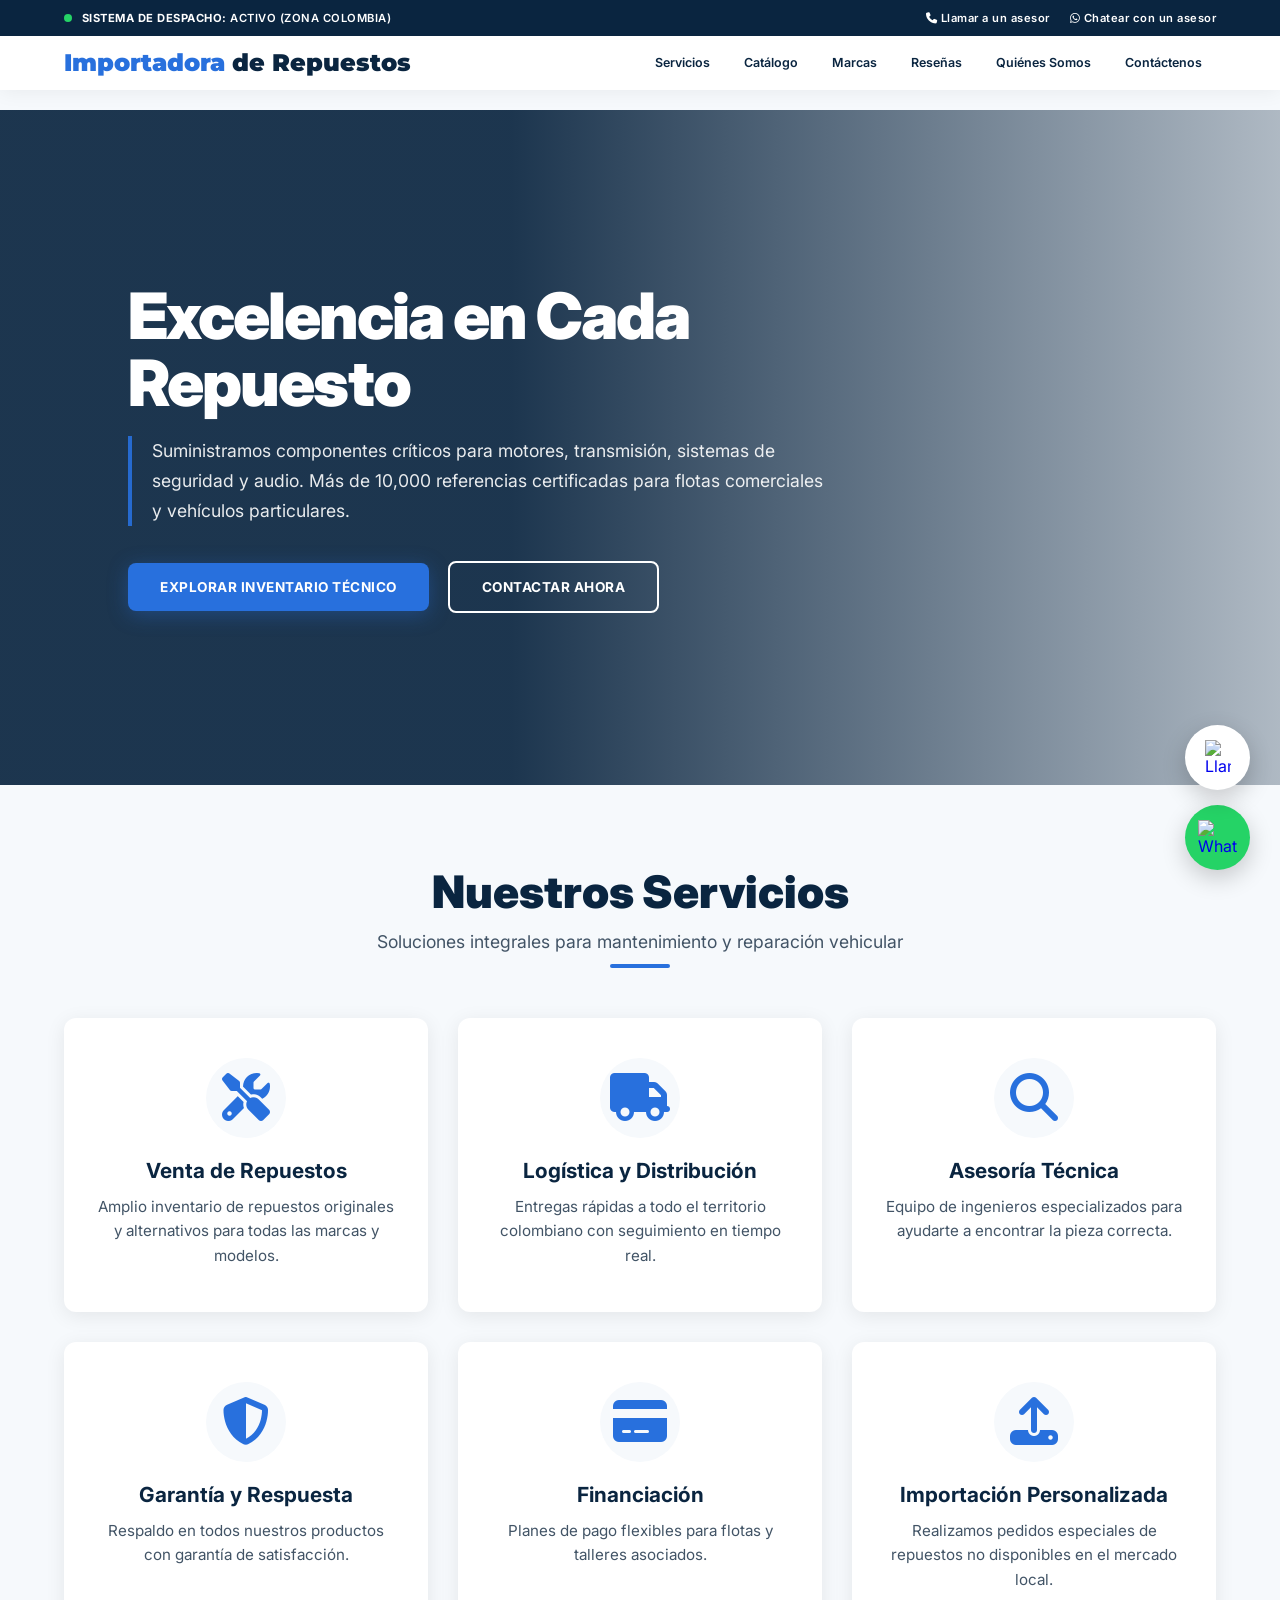
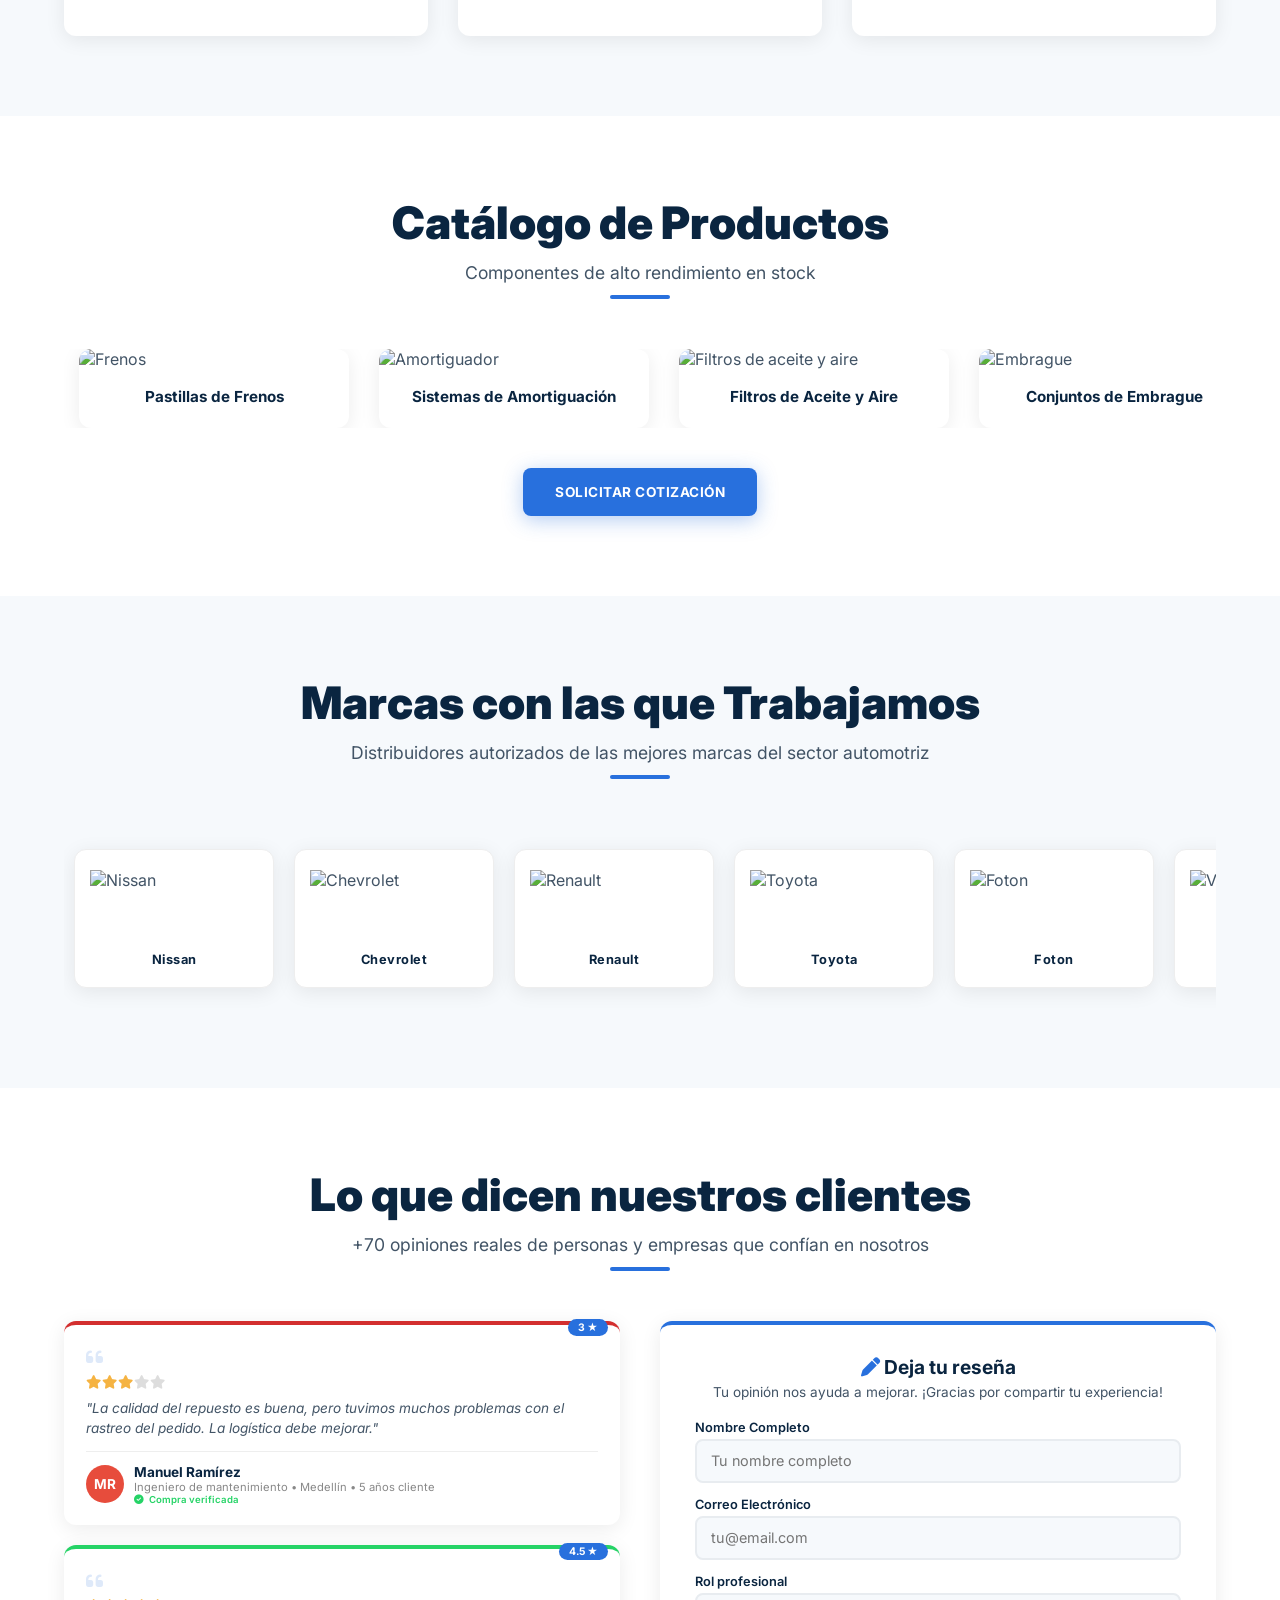
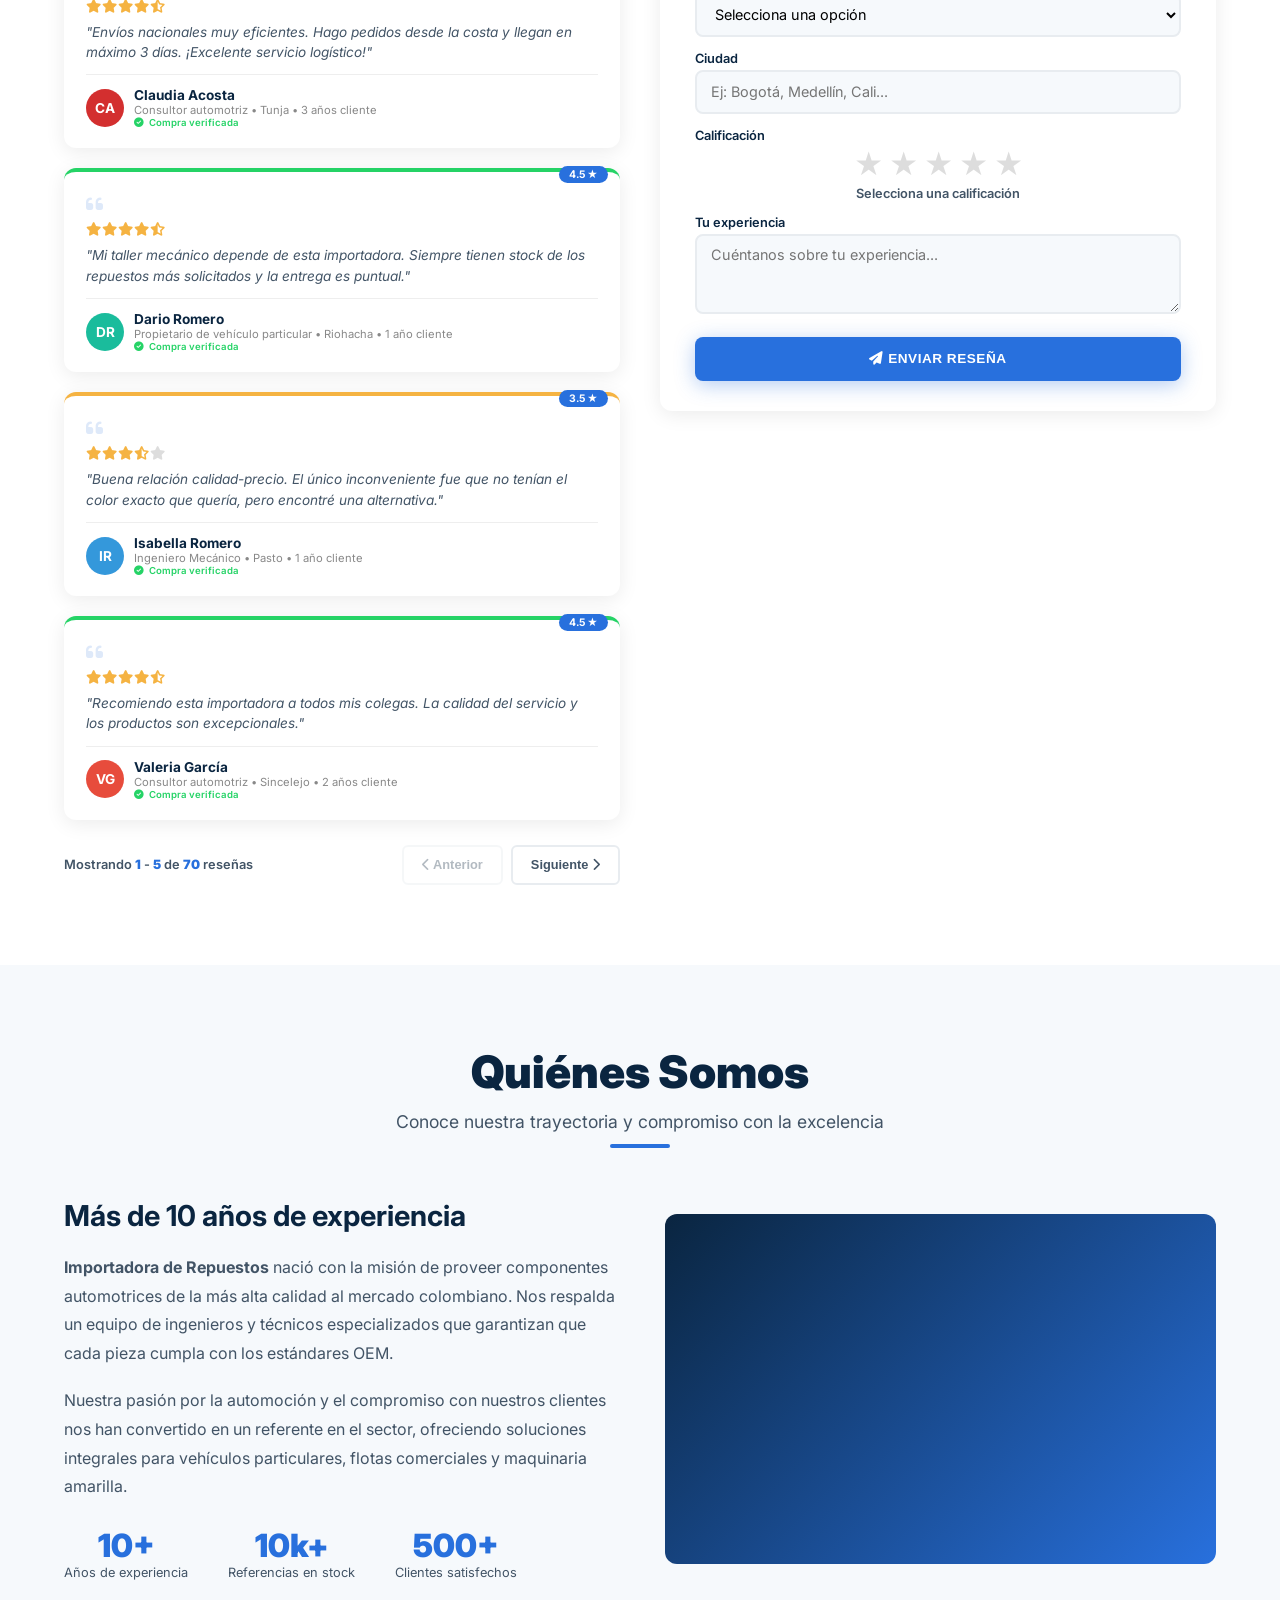
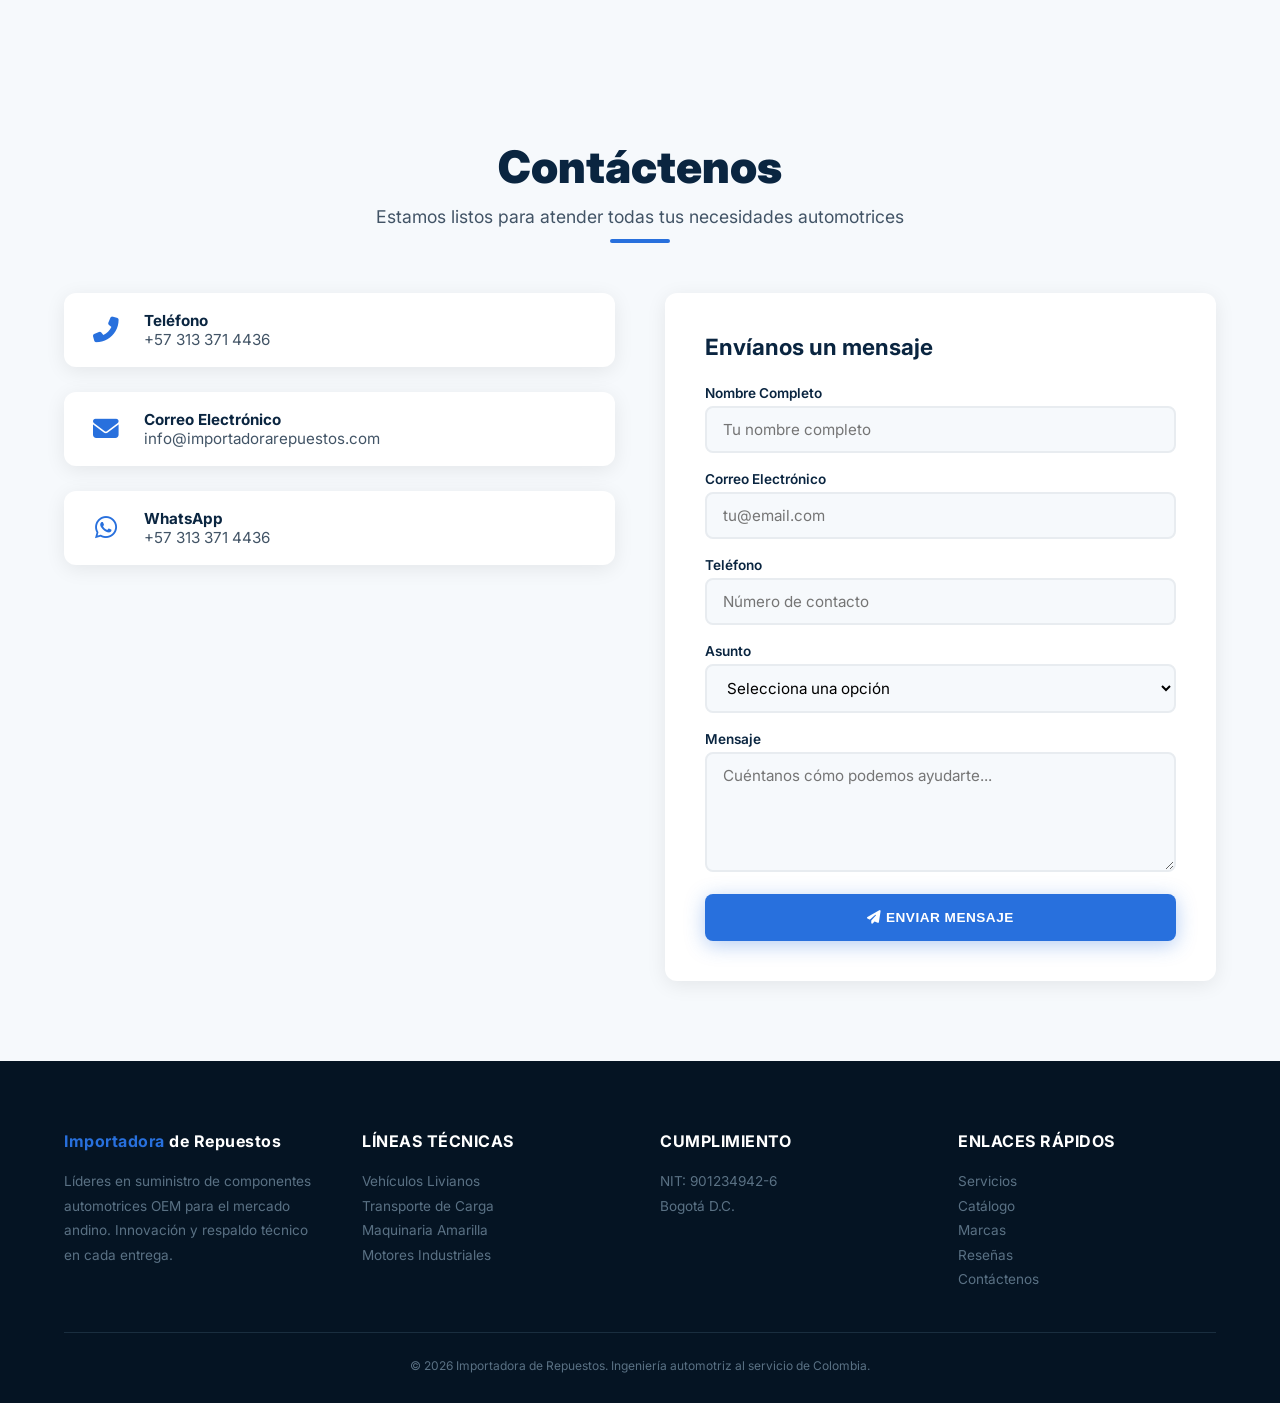
==== commit 7f9229d4: "test2Analytics" ====
--- a/index.html
+++ b/index.html
@@ -7,6 +7,7 @@
     <title>Importadora de Repuestos</title>
     <link rel="stylesheet" href="css/importStyle.css">
     <link rel="stylesheet" href="gtg.js">
+    <script async src="https://www.googletagmanager.com/gtag/js?id=G-4HJ3VYD2PJ"></script>
     <link rel="stylesheet" href="https://cdnjs.cloudflare.com/ajax/libs/font-awesome/6.7.2/css/all.min.css">
     <link
         href="https://fonts.googleapis.com/css2?family=Inter:wght@300;400;600;700;900&family=Montserrat:wght@800&display=swap"
@@ -14,8 +15,6 @@
 </head>
 
 <body>
-    <noscript><iframe src="https://www.googletagmanager.com/ns.html?id=GTM-NVQ2KD2R" height="0" width="0"
-            style="display:none;visibility:hidden"></iframe></noscript>
 
     <div class="top-bar">
         <div>
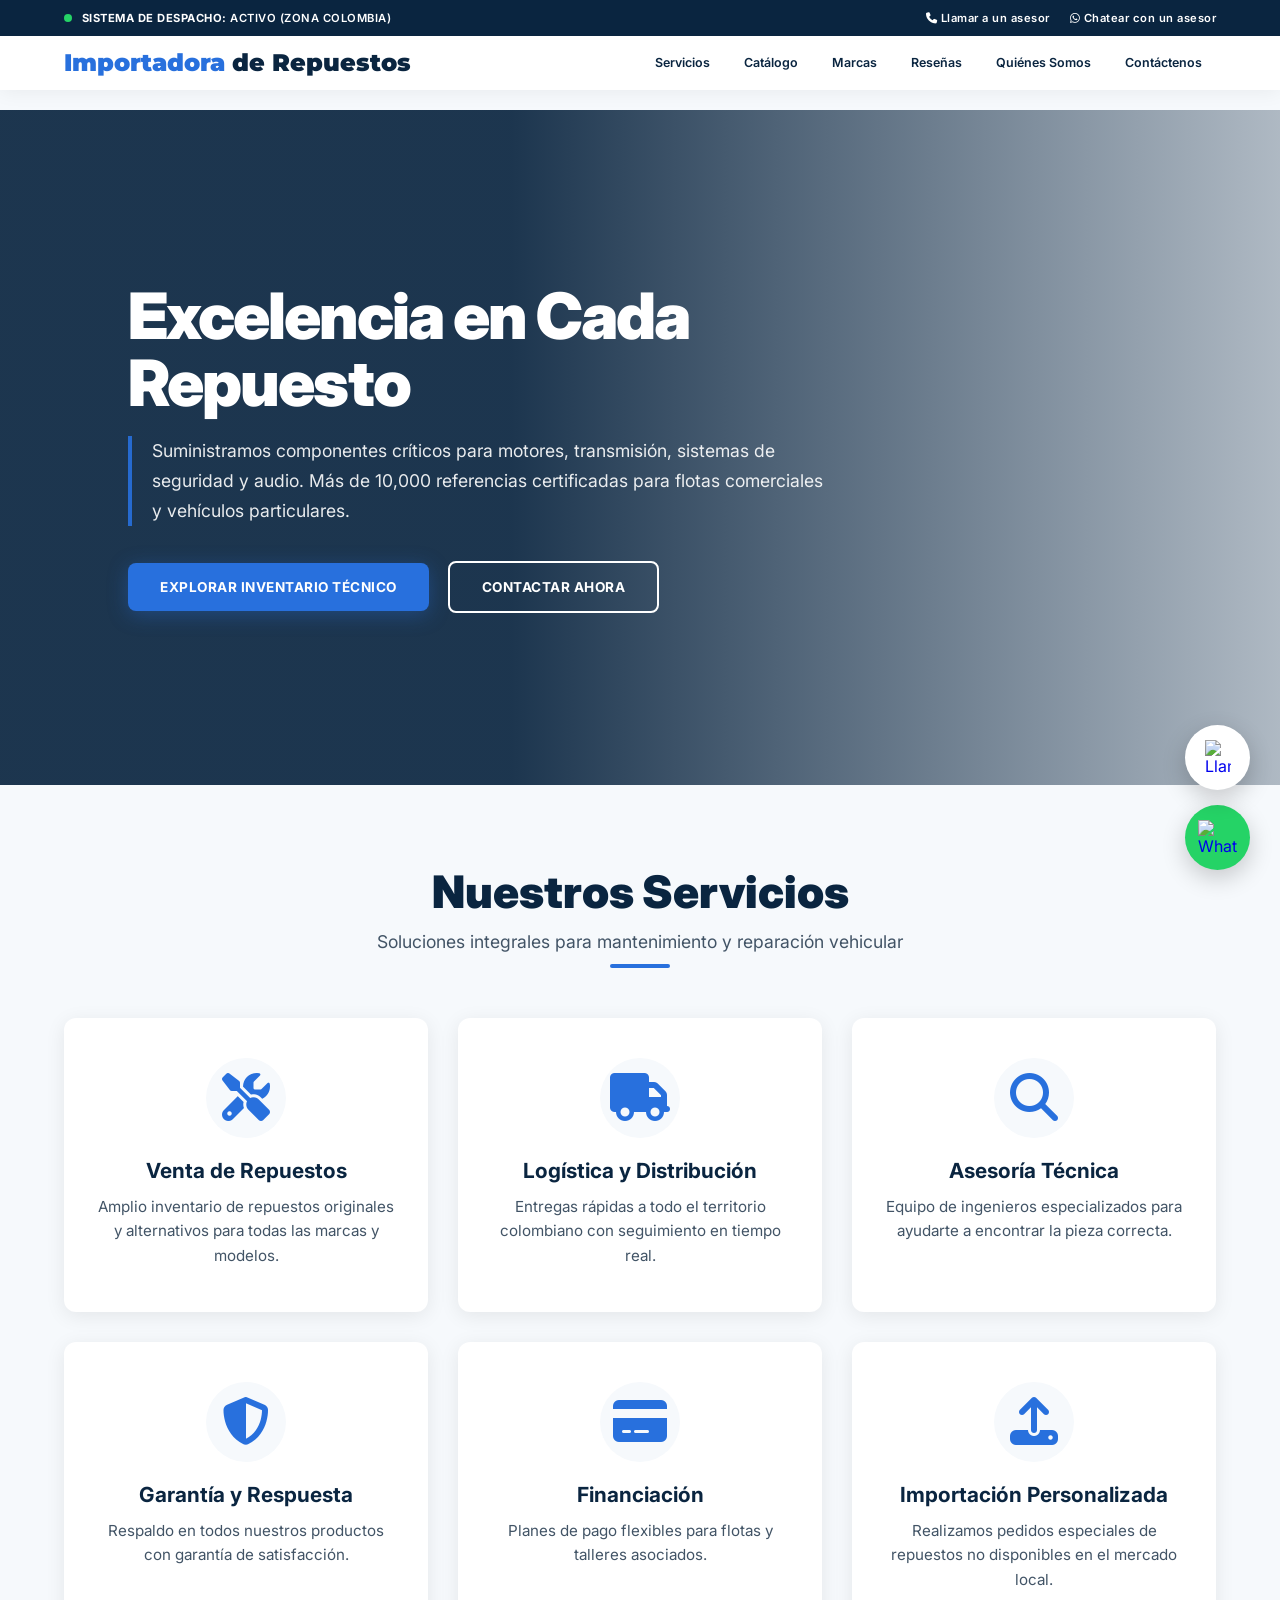
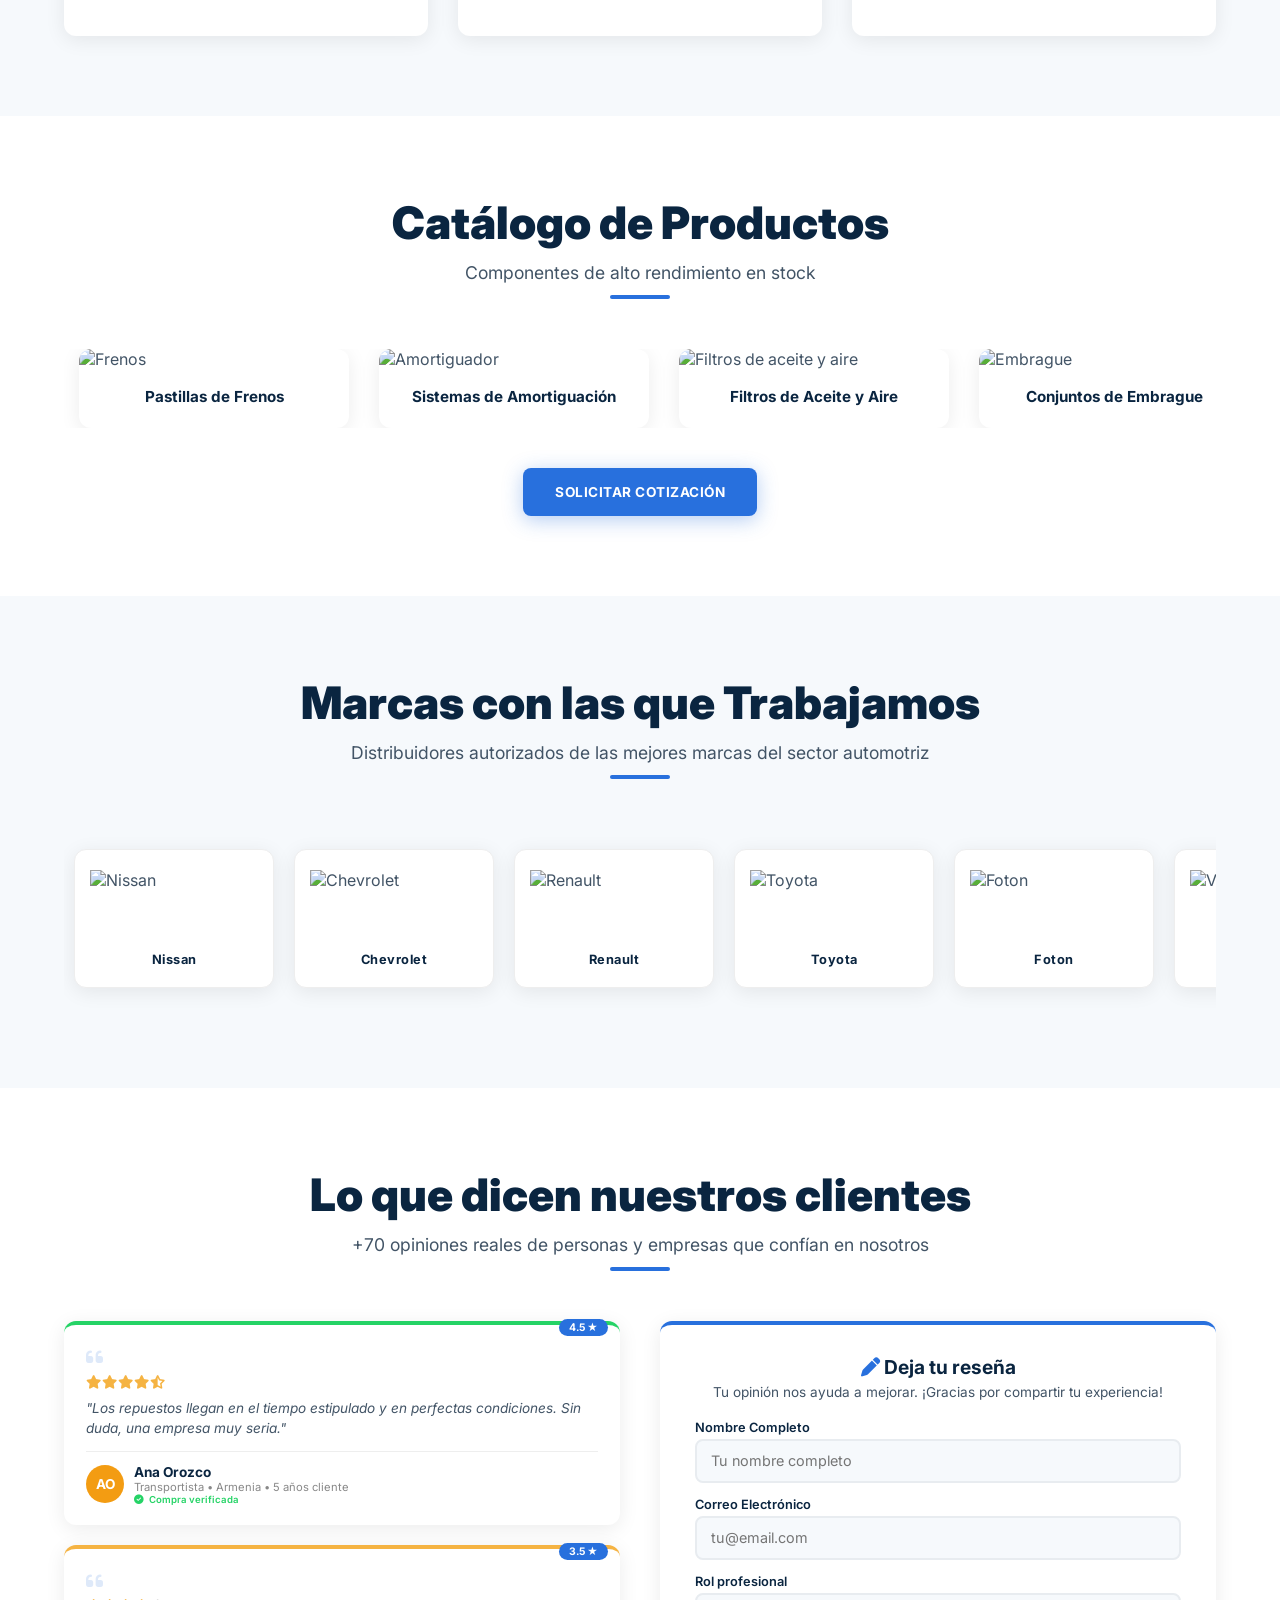
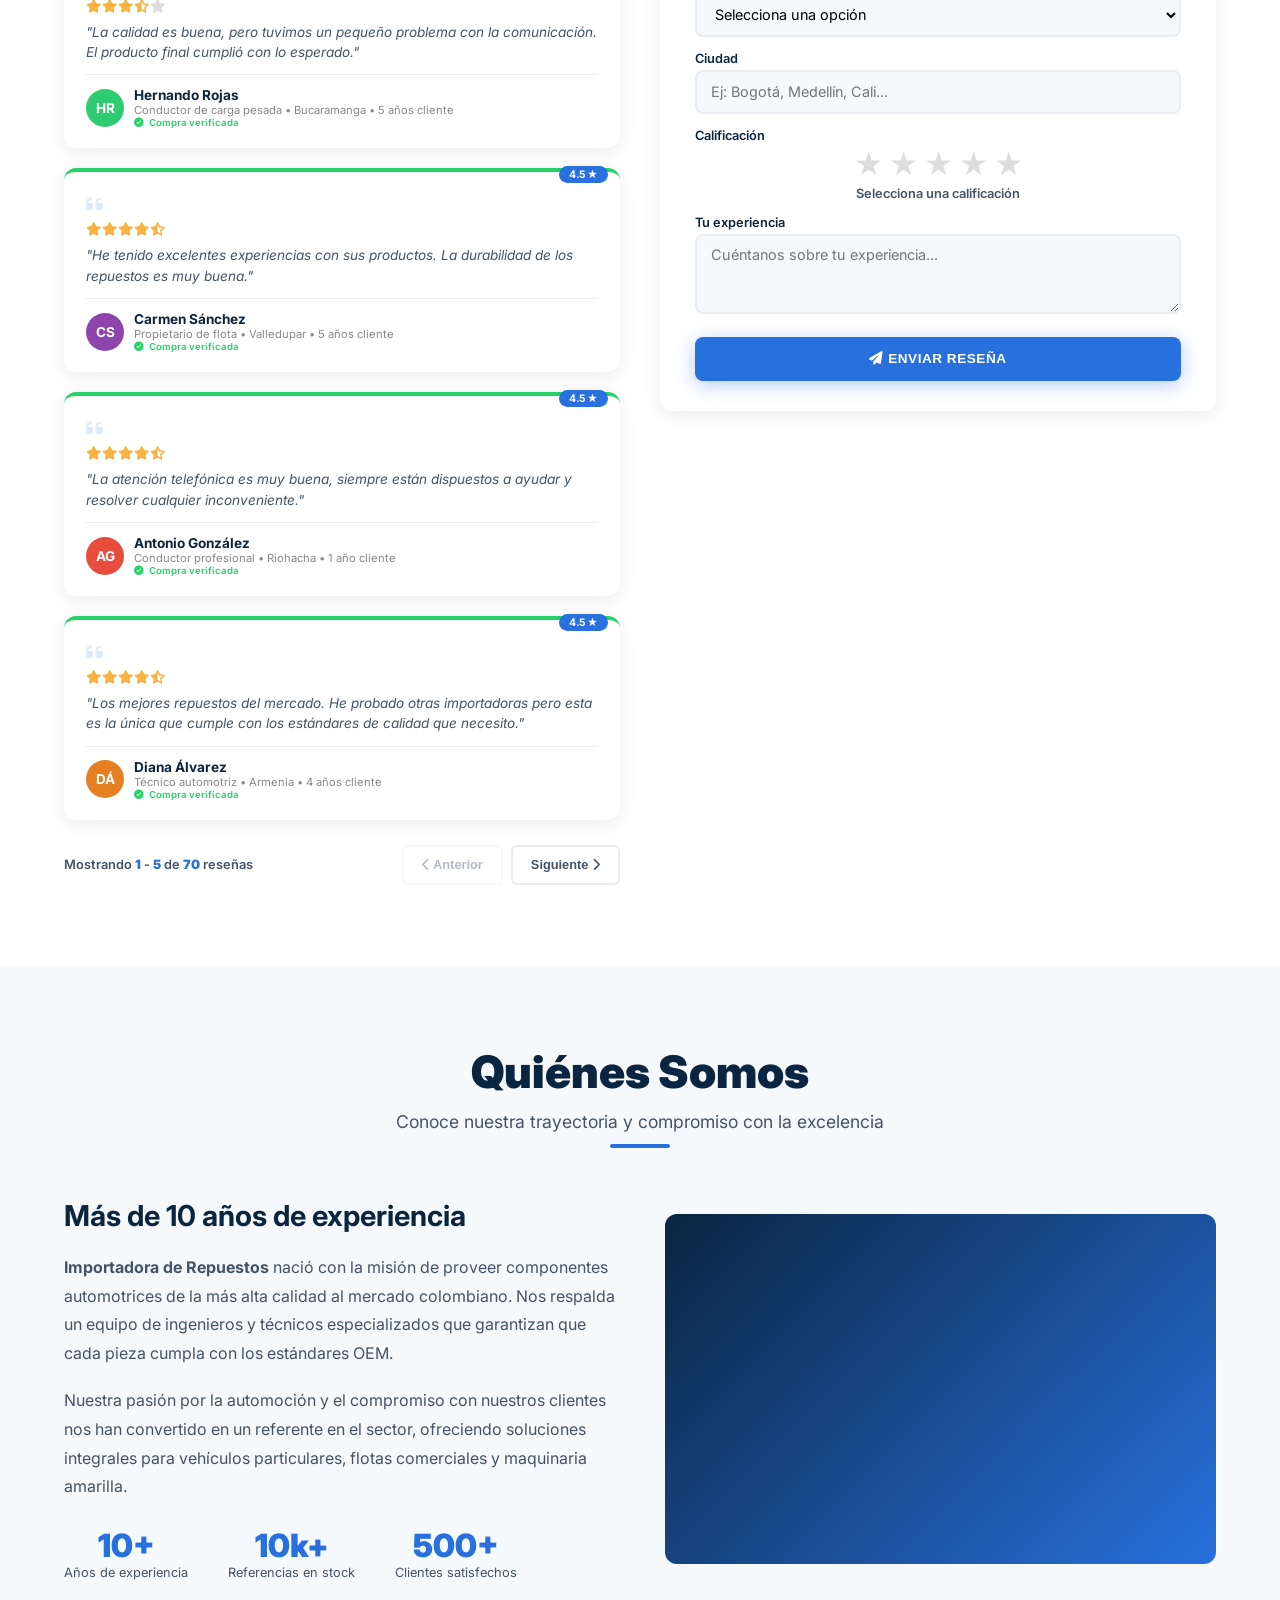
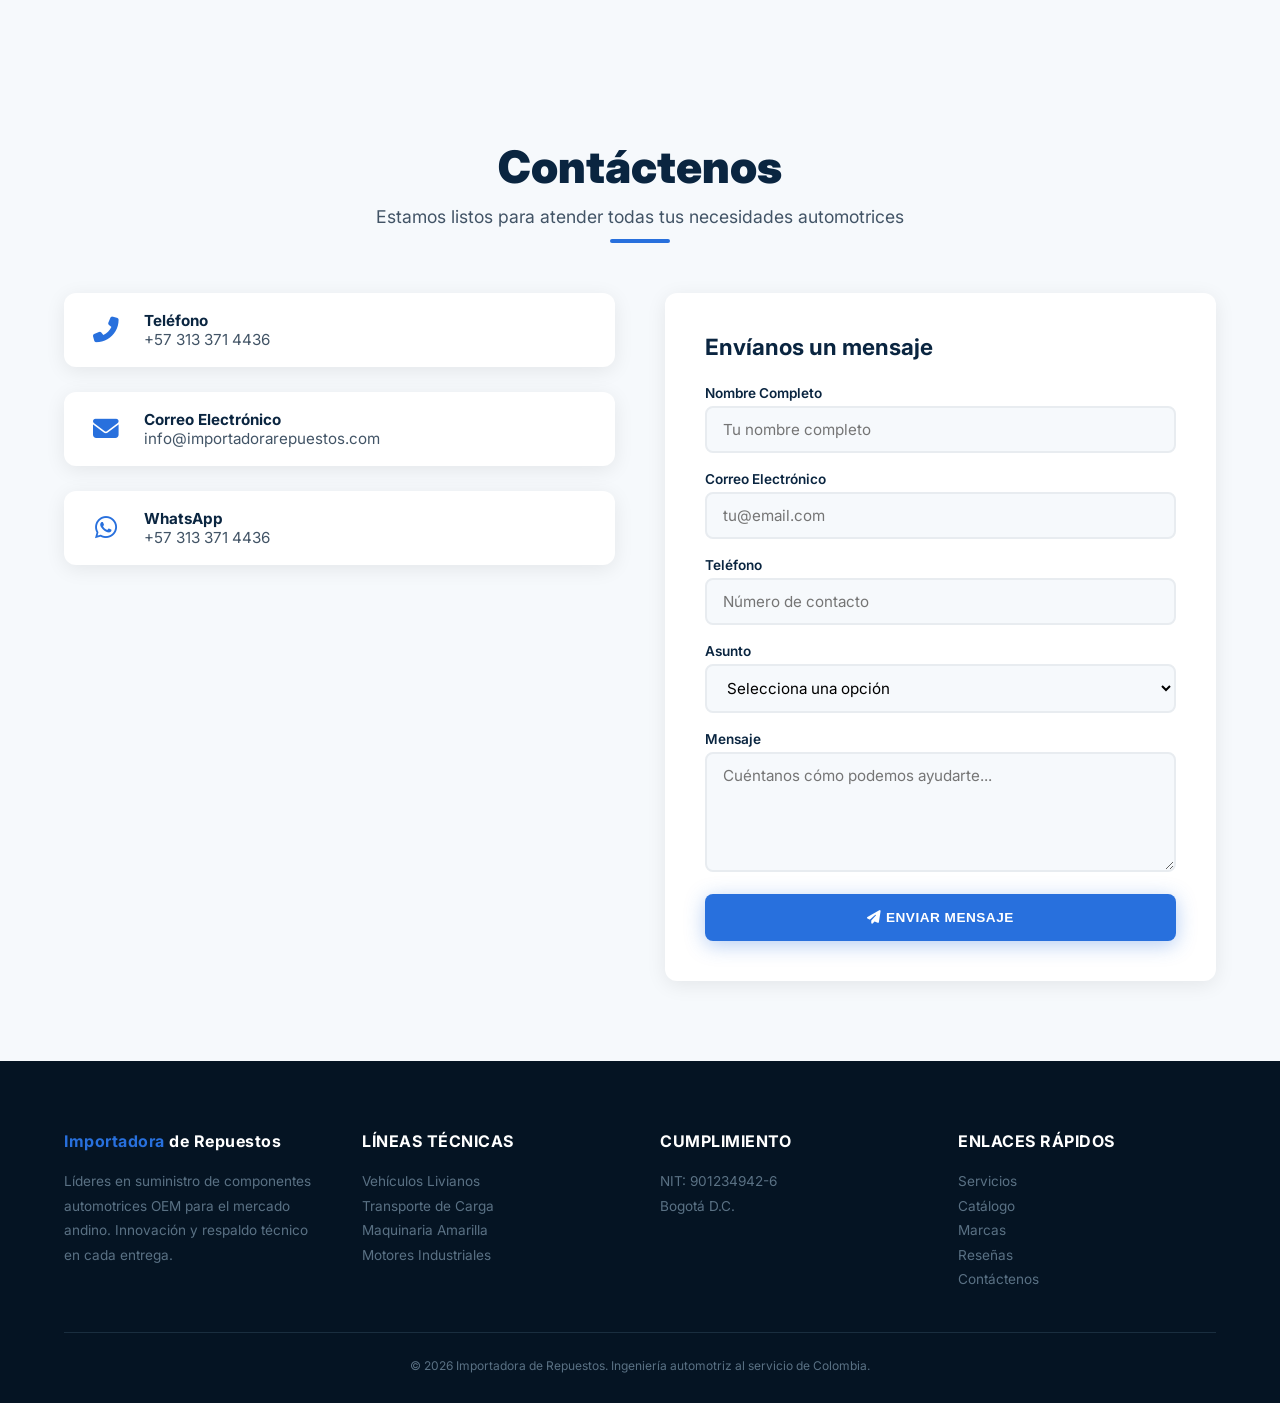
==== commit 009e5dbf: "updategtg" ====
--- a/index.html
+++ b/index.html
@@ -7,7 +7,7 @@
     <title>Importadora de Repuestos</title>
     <link rel="stylesheet" href="css/importStyle.css">
     <link rel="stylesheet" href="gtg.js">
-    <script async src="https://www.googletagmanager.com/gtag/js?id=G-4HJ3VYD2PJ"></script>
+    <script async src="https://www.googletagmanager.com/gtag/js?id=AW-18312346936"></script>
     <link rel="stylesheet" href="https://cdnjs.cloudflare.com/ajax/libs/font-awesome/6.7.2/css/all.min.css">
     <link
         href="https://fonts.googleapis.com/css2?family=Inter:wght@300;400;600;700;900&family=Montserrat:wght@800&display=swap"
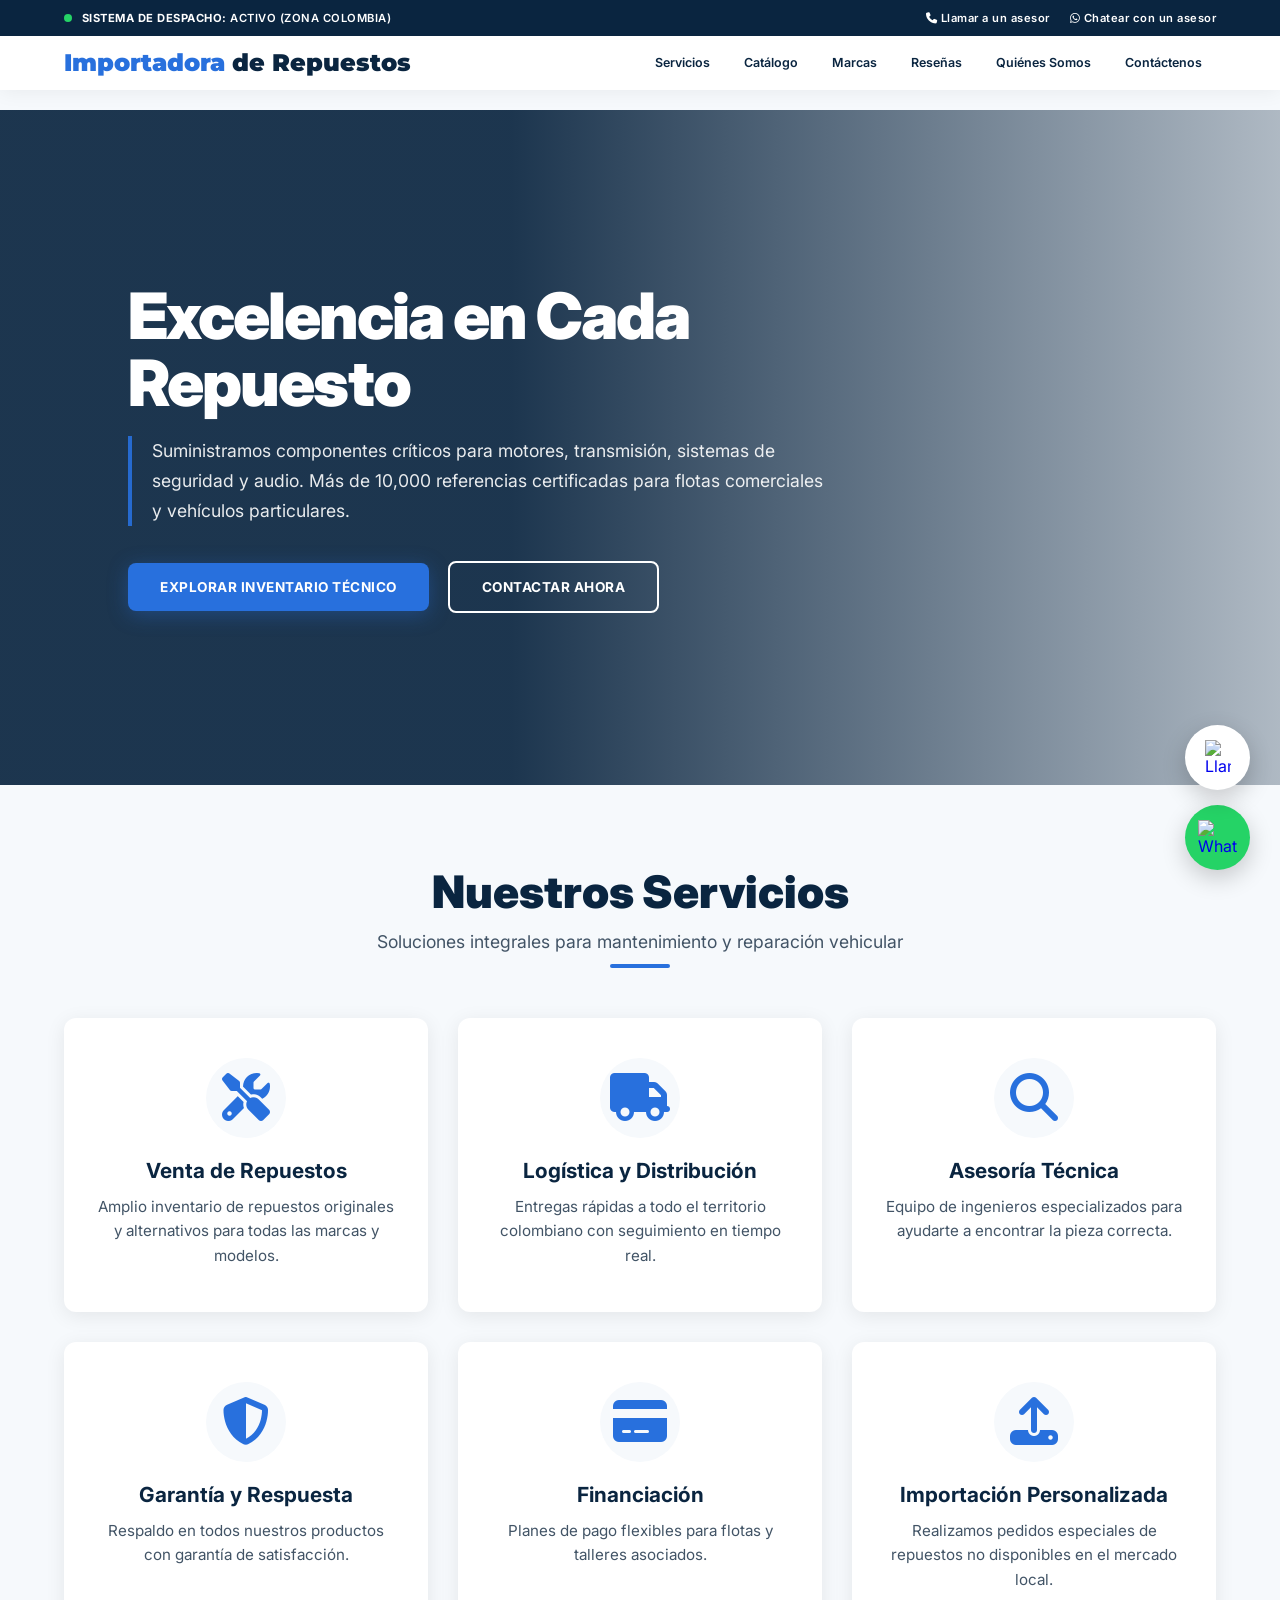
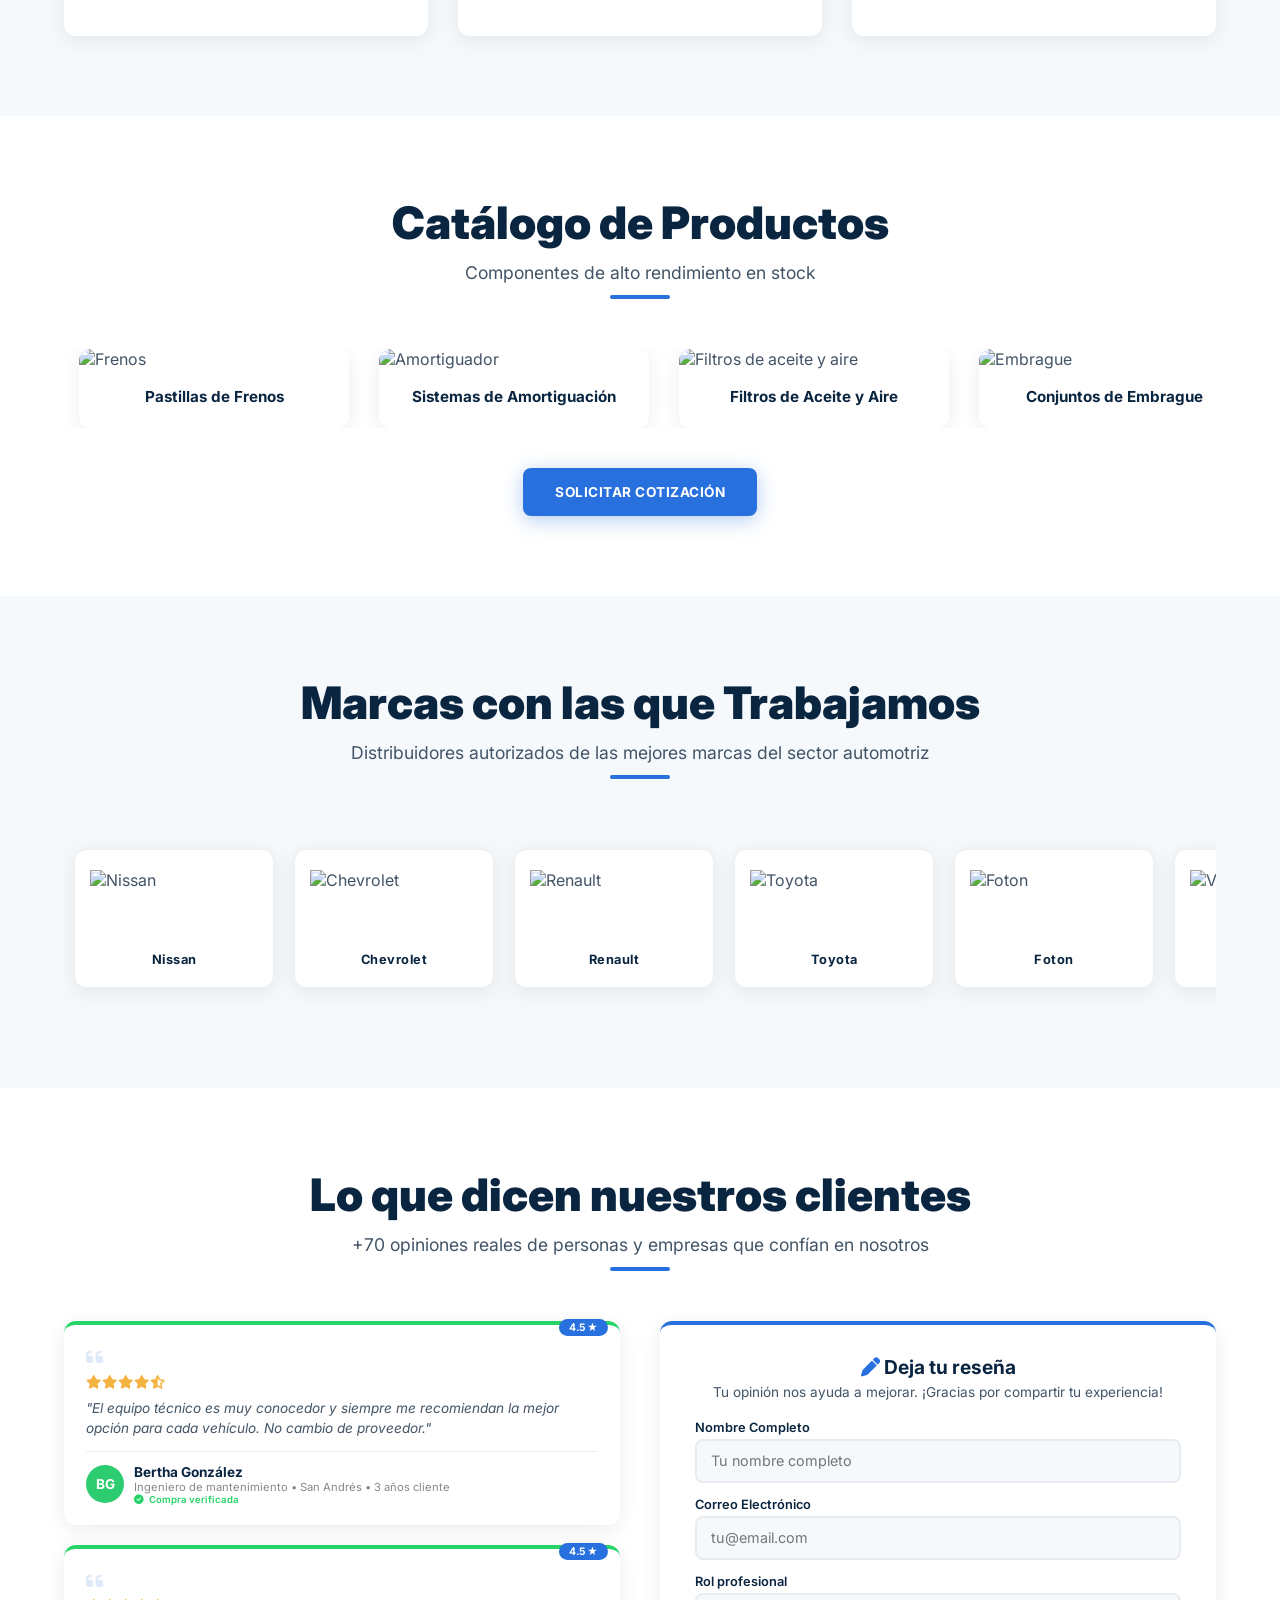
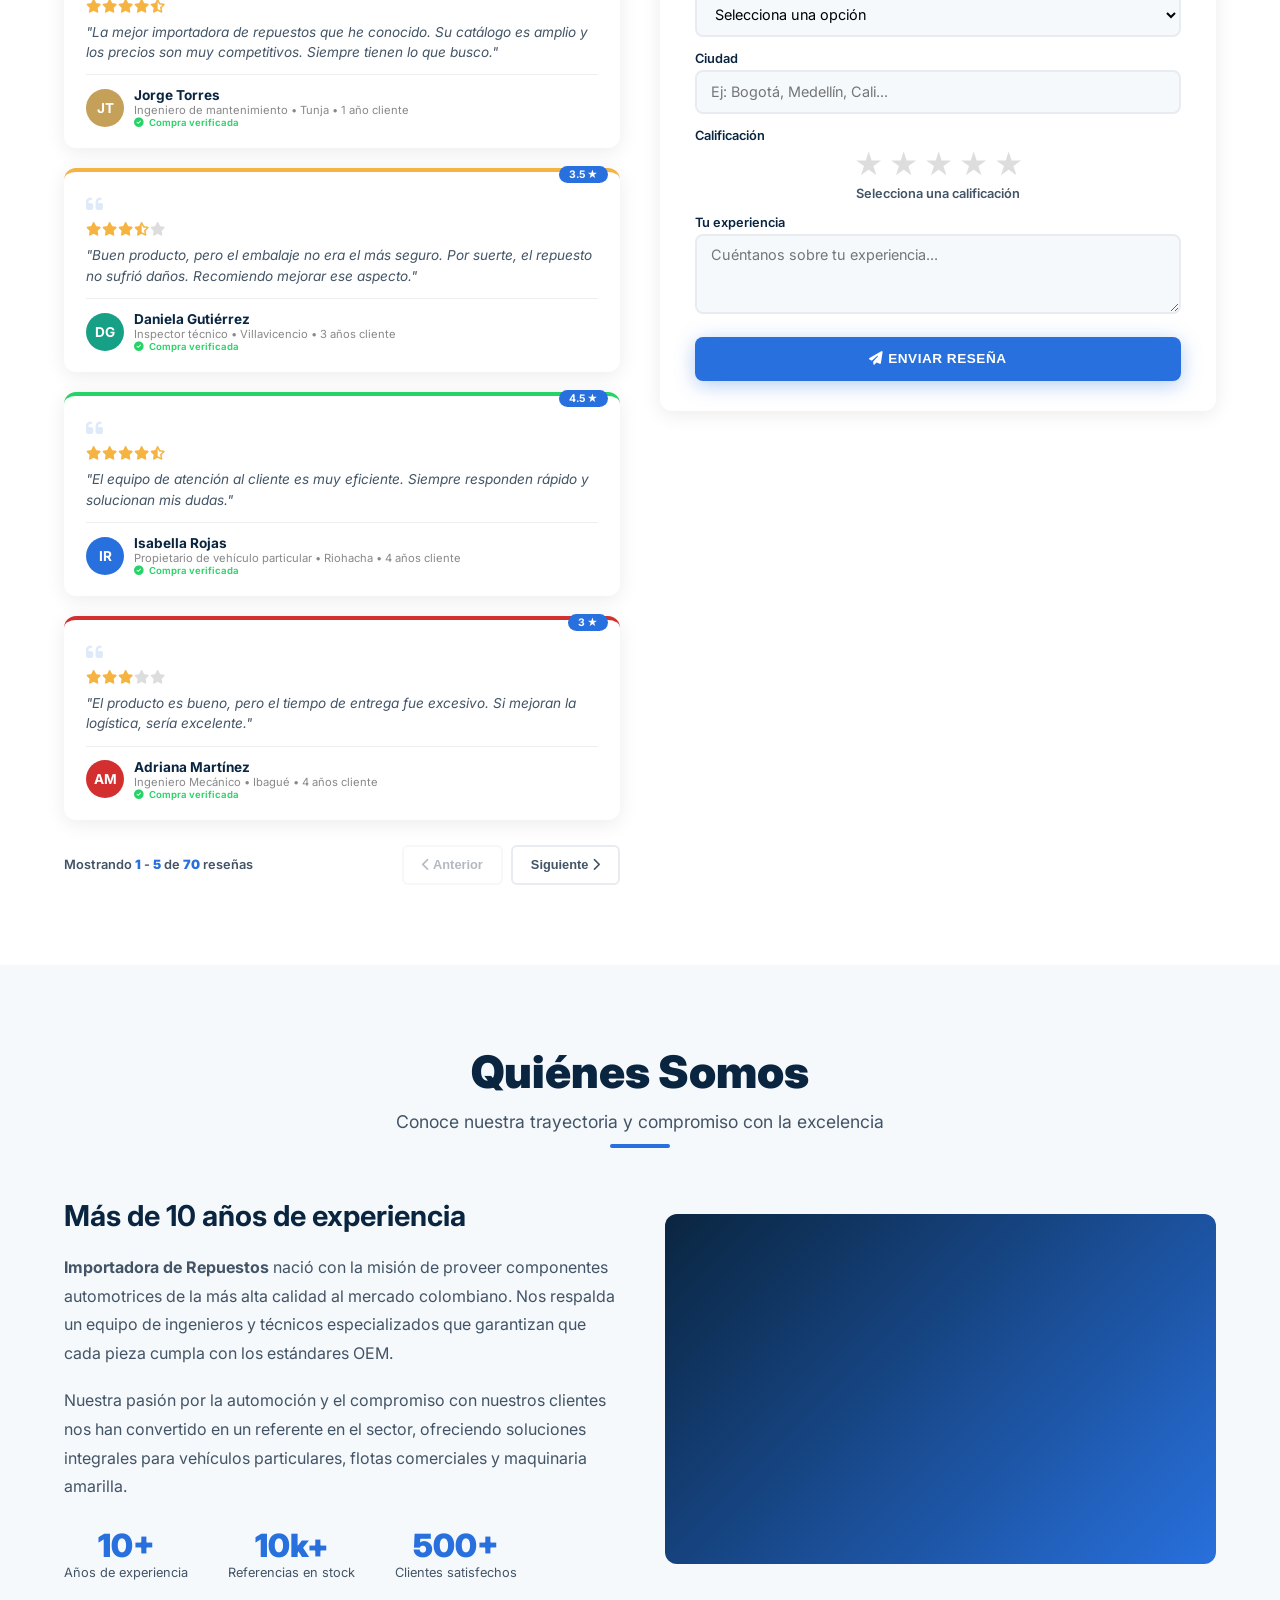
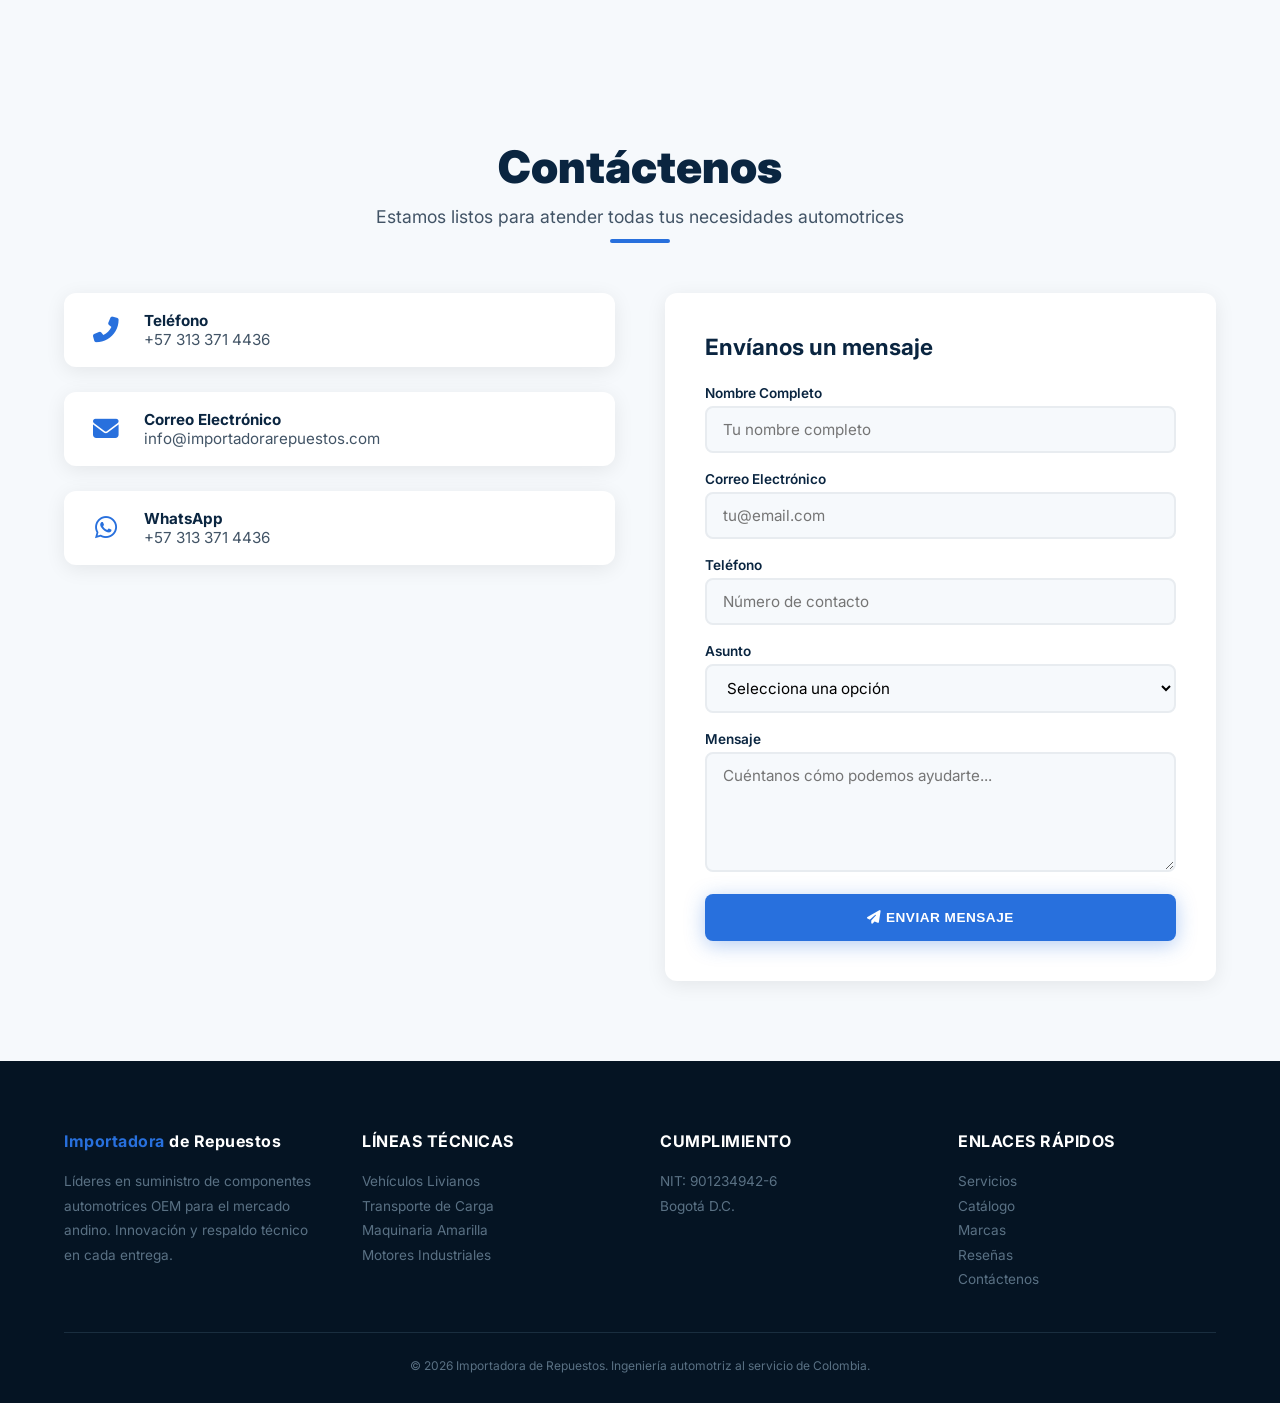
==== commit b679c3c2: "gtmedit" ====
--- a/index.html
+++ b/index.html
@@ -7,6 +7,14 @@
     <title>Importadora de Repuestos</title>
     <link rel="stylesheet" href="css/importStyle.css">
     <link rel="stylesheet" href="gtg.js">
+    <script>(function (w, d, s, l, i) {
+            w[l] = w[l] || []; w[l].push({
+                'gtm.start':
+                    new Date().getTime(), event: 'gtm.js'
+            }); var f = d.getElementsByTagName(s)[0],
+                j = d.createElement(s), dl = l != 'dataLayer' ? '&l=' + l : ''; j.async = true; j.src =
+                    'https://www.googletagmanager.com/gtm.js?id=' + i + dl; f.parentNode.insertBefore(j, f);
+        })(window, document, 'script', 'dataLayer', 'GTM-NNKDLGG9');</script>
     <script async src="https://www.googletagmanager.com/gtag/js?id=AW-18312346936"></script>
     <link rel="stylesheet" href="https://cdnjs.cloudflare.com/ajax/libs/font-awesome/6.7.2/css/all.min.css">
     <link
@@ -16,6 +24,8 @@
 
 <body>
 
+    <noscript><iframe src="https://www.googletagmanager.com/ns.html?id=GTM-NNKDLGG9" height="0" width="0"
+            style="display:none;visibility:hidden"></iframe></noscript>
     <div class="top-bar">
         <div>
             <span class="status-dot"></span>
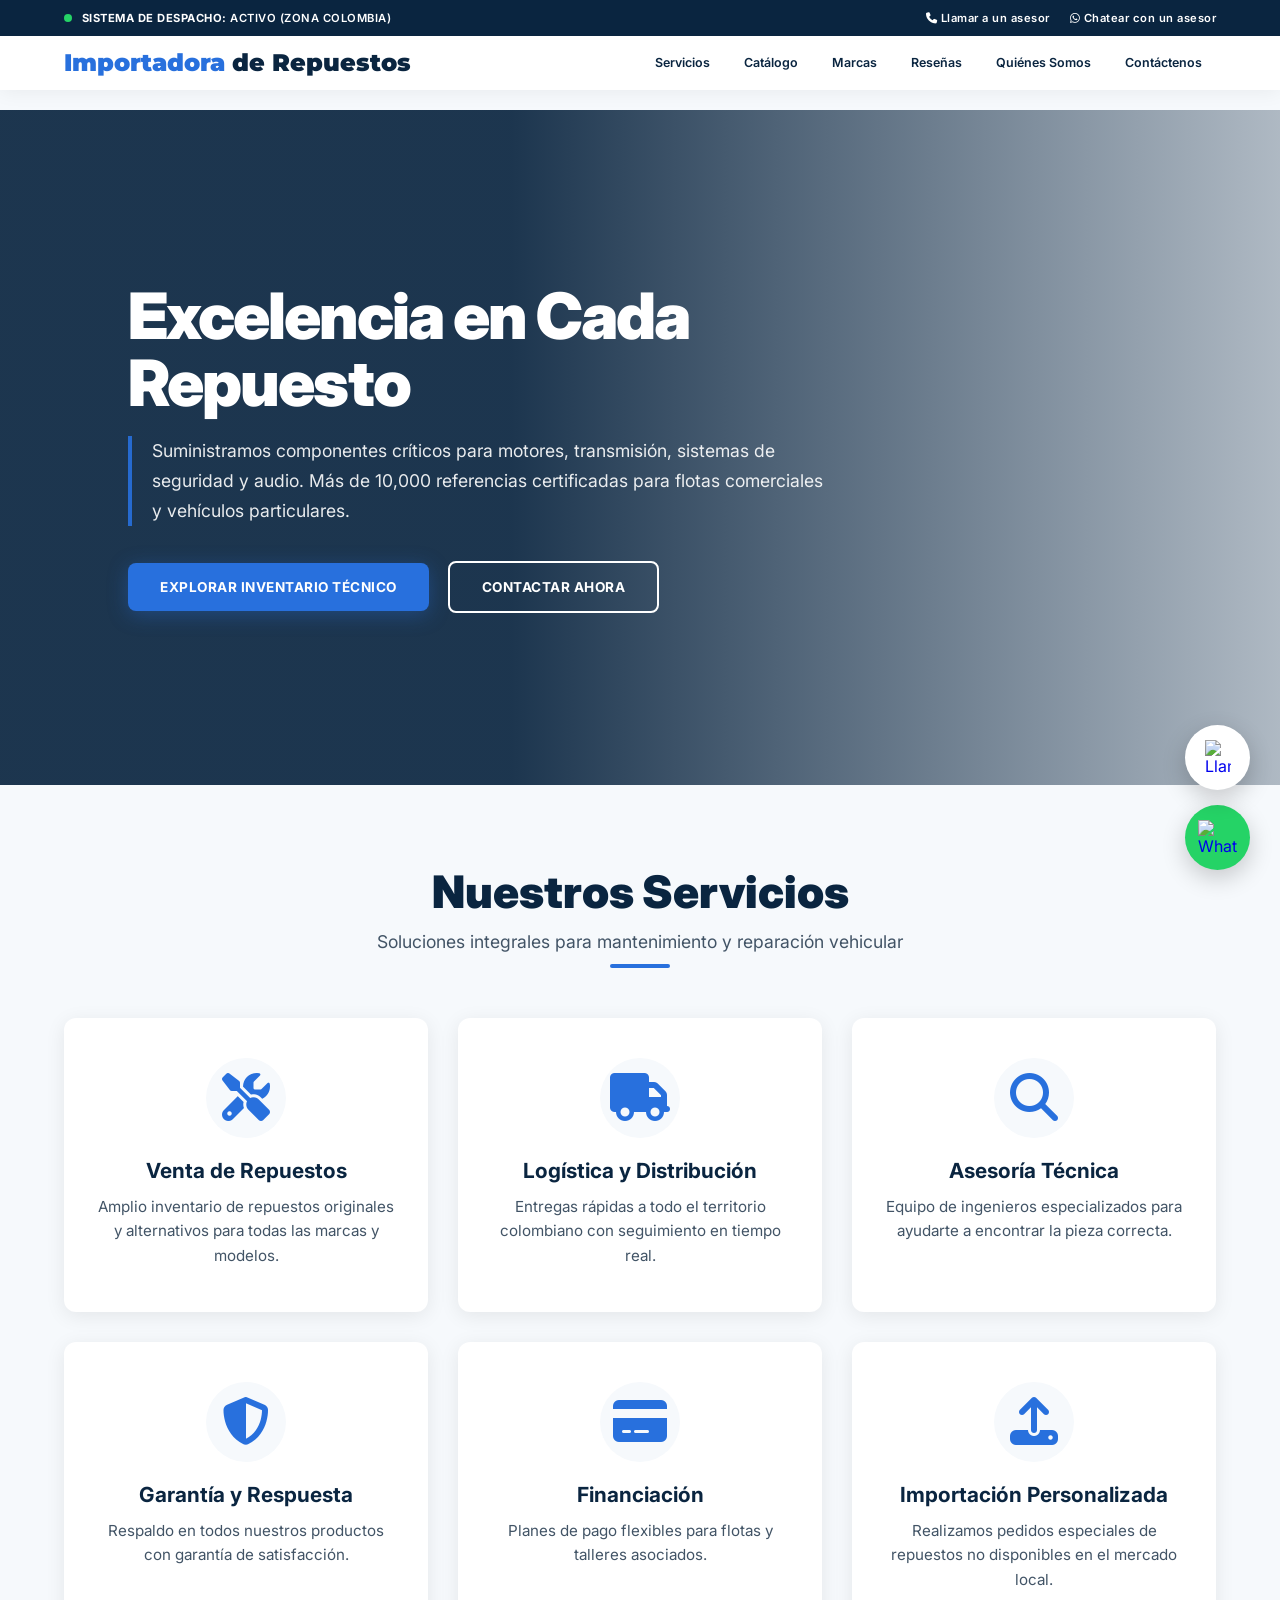
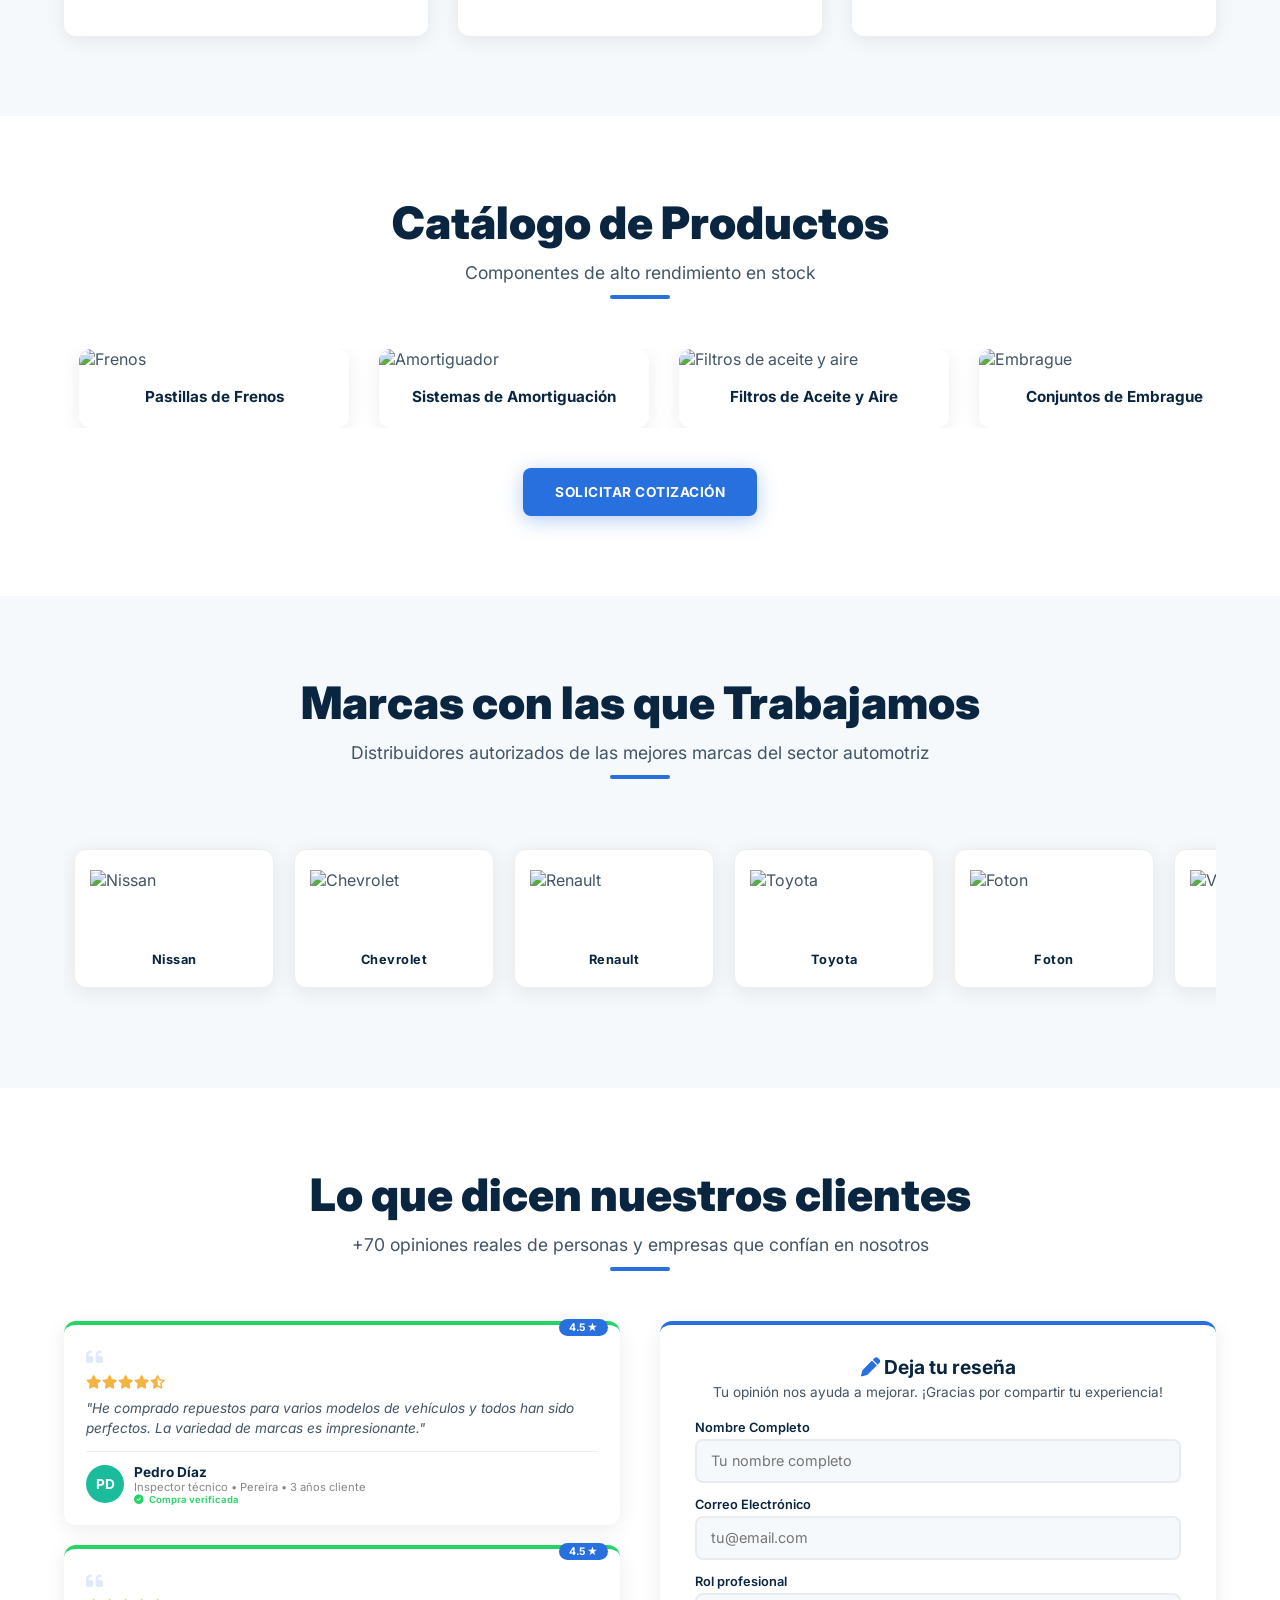
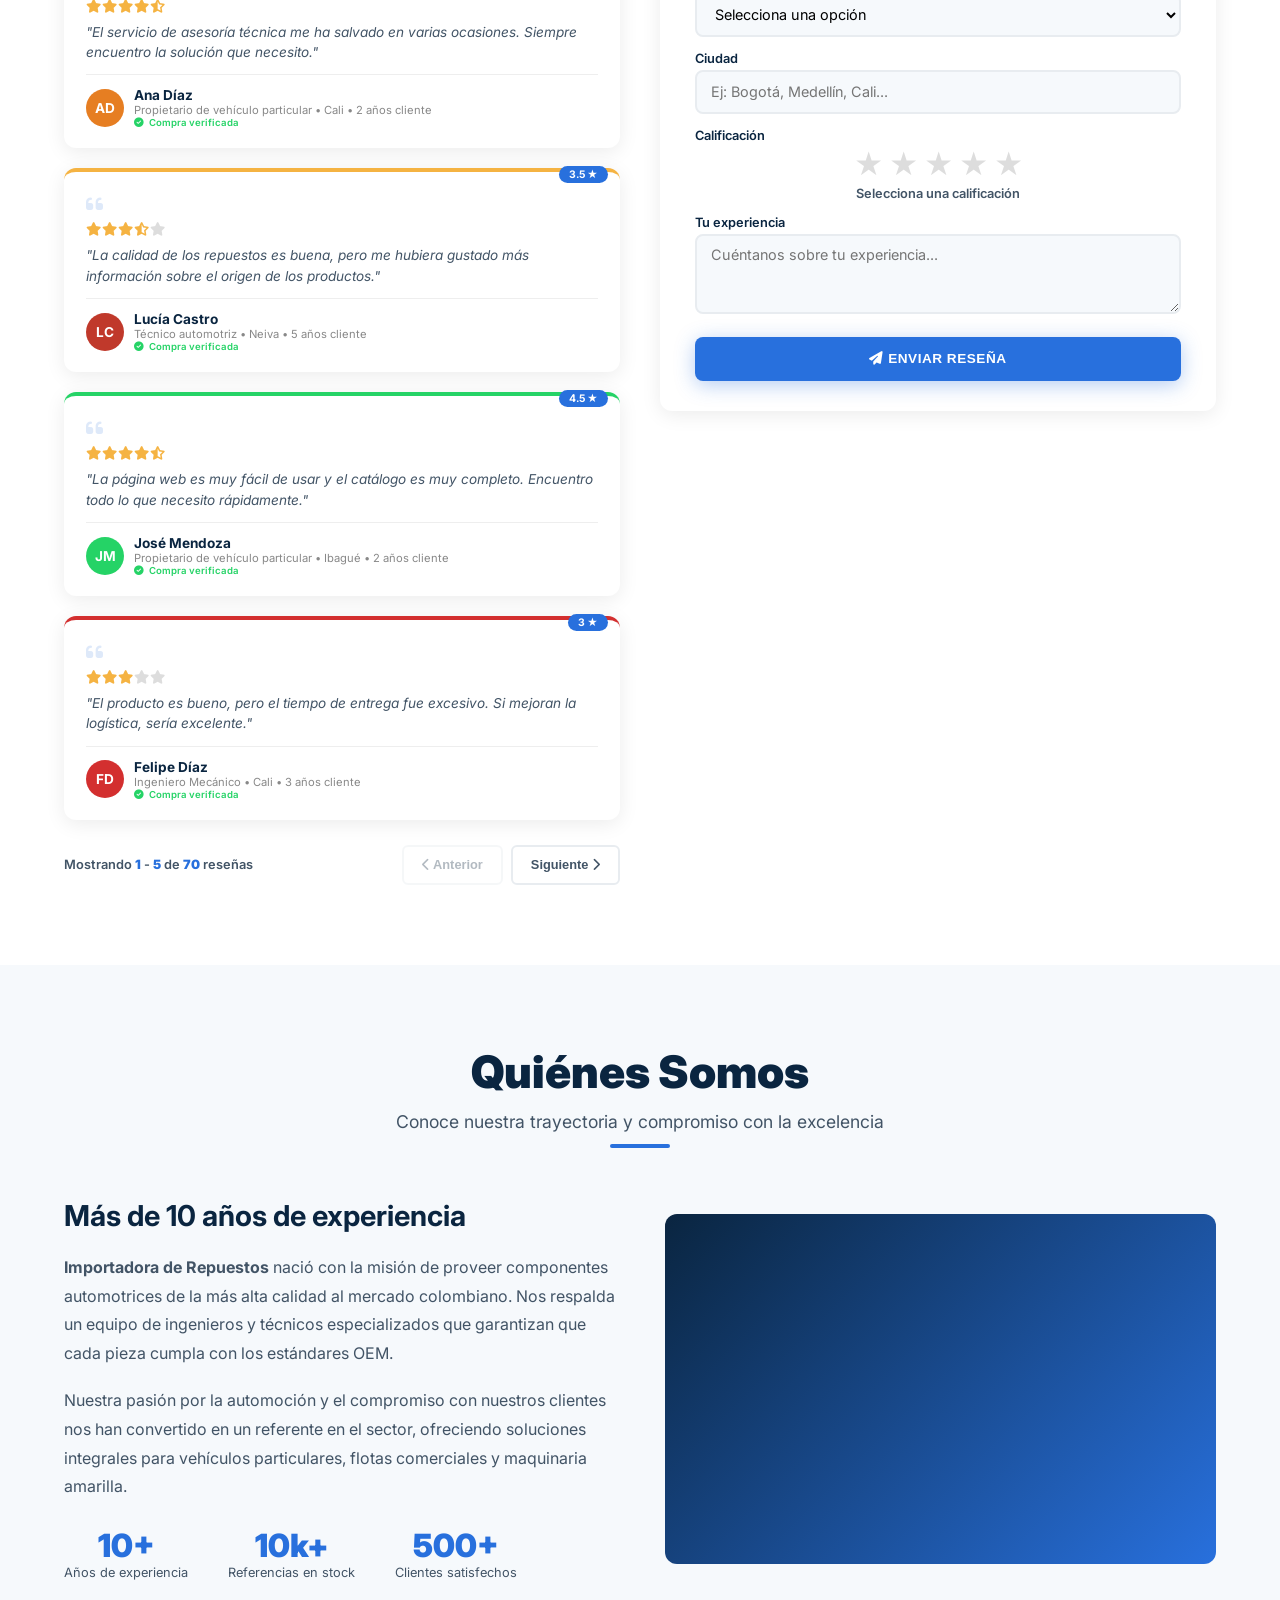
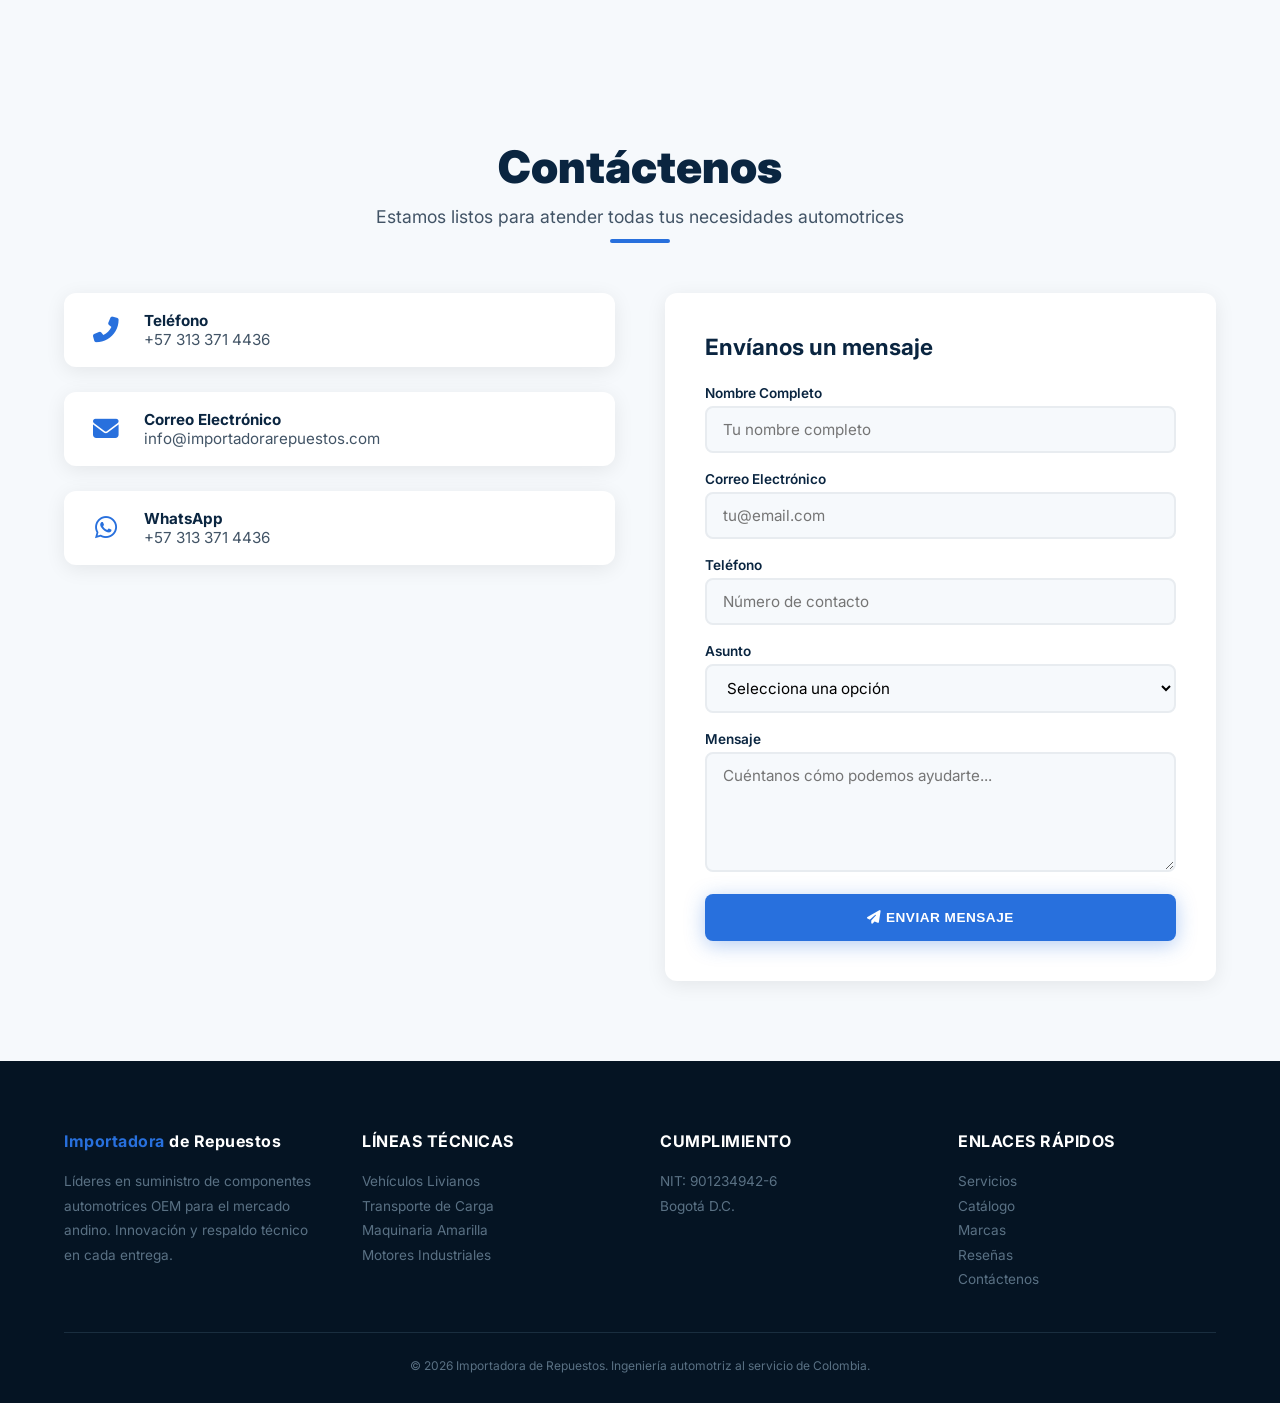
==== commit b4f62333: "changeWsNum" ====
--- a/index.html
+++ b/index.html
@@ -33,7 +33,7 @@
         </div>
         <div class="contact-info">
             <a href="tel:3133714436"><i class="fas fa-phone"></i> Llamar a un asesor</a>
-            <a href="https://wa.me/573133714436" target="_blank"><i class="fab fa-whatsapp"></i> Chatear con un
+            <a href="https://wa.me/573117850825" target="_blank"><i class="fab fa-whatsapp"></i> Chatear con un
                 asesor</a>
         </div>
     </div>
@@ -654,7 +654,7 @@
         </div>
     </footer>
 
-    <a href="https://wa.me/573133714436?text=Hola%2C%20vengo%20de%20la%20web.%20Solicito%20asesoria%20tecnica%20para%20un%20repuesto."
+    <a href="https://wa.me/573117850825?text=Hola%2C%20vengo%20de%20la%20web.%20Solicito%20asesoria%20tecnica%20para%20un%20repuesto."
         class="ws-float whatsapp-float" target="_blank">
         <img src="https://upload.wikimedia.org/wikipedia/commons/6/6b/WhatsApp.svg" alt="WhatsApp">
     </a>
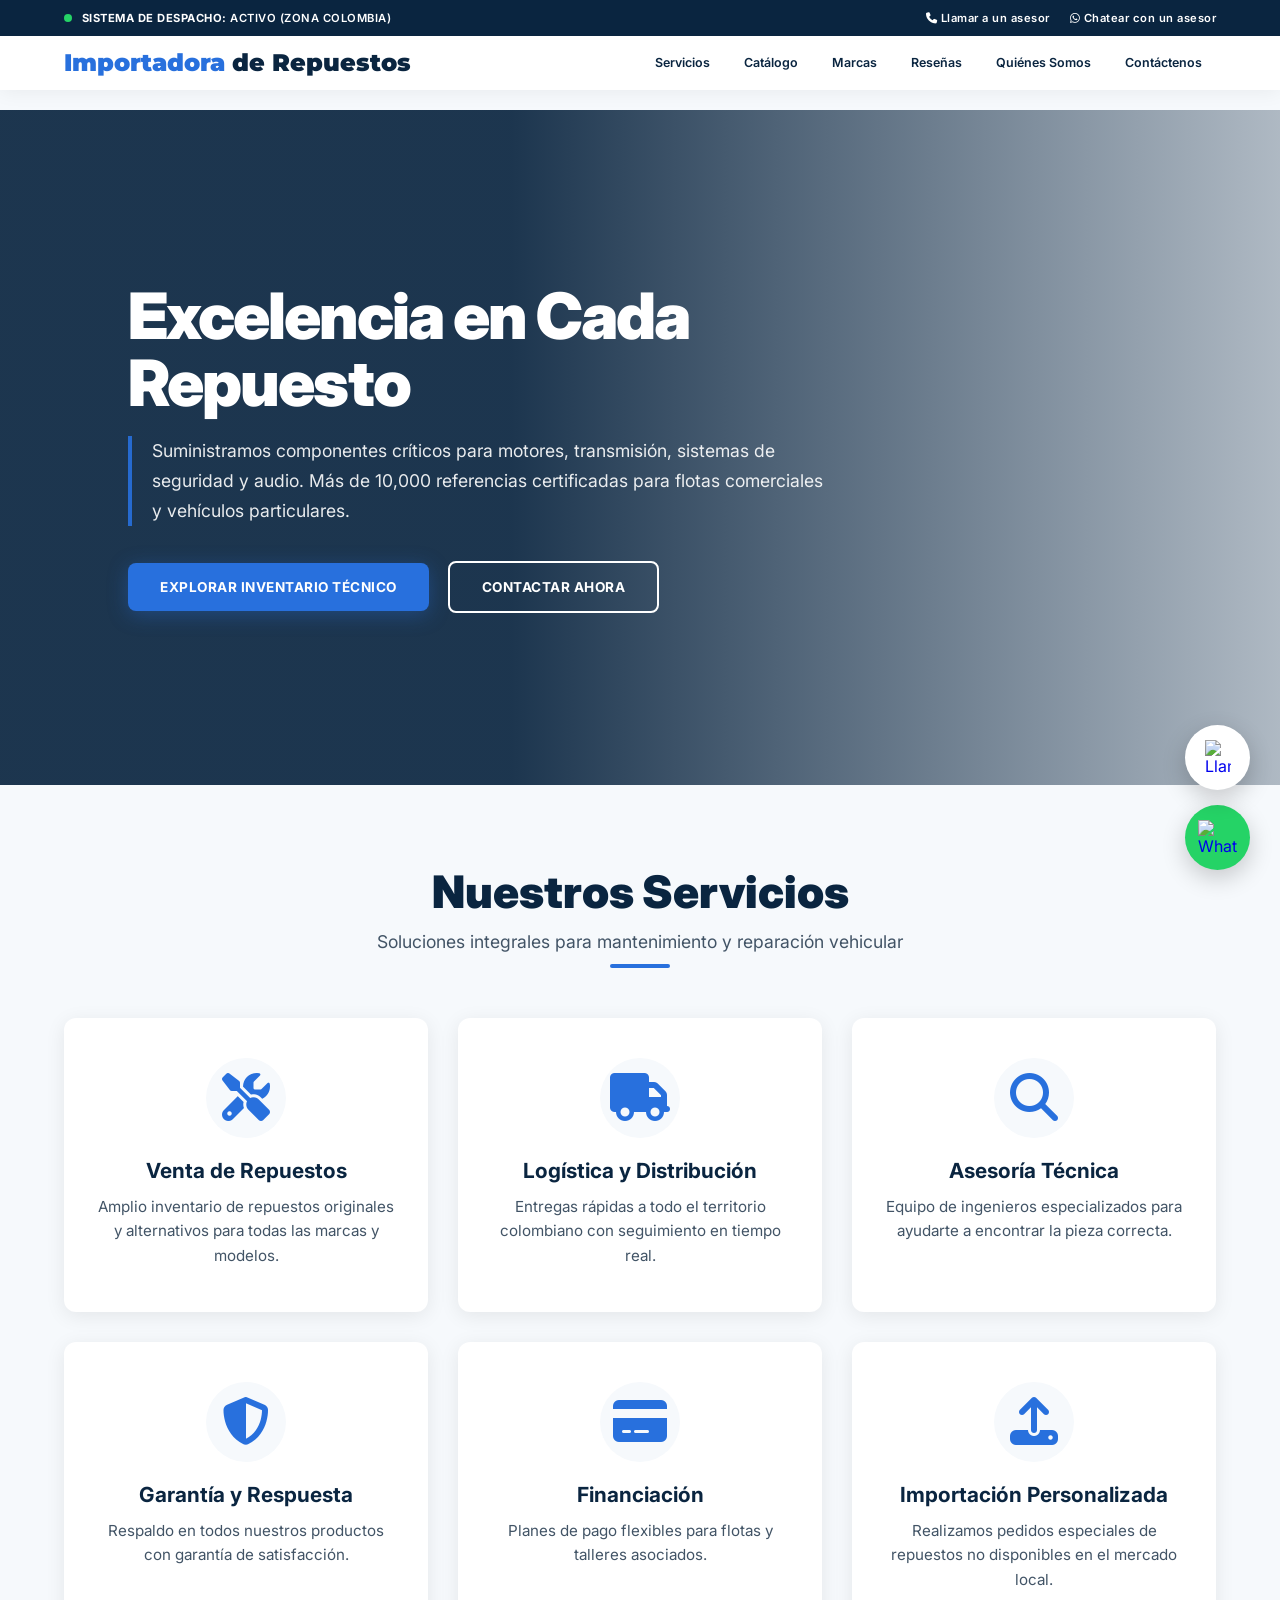
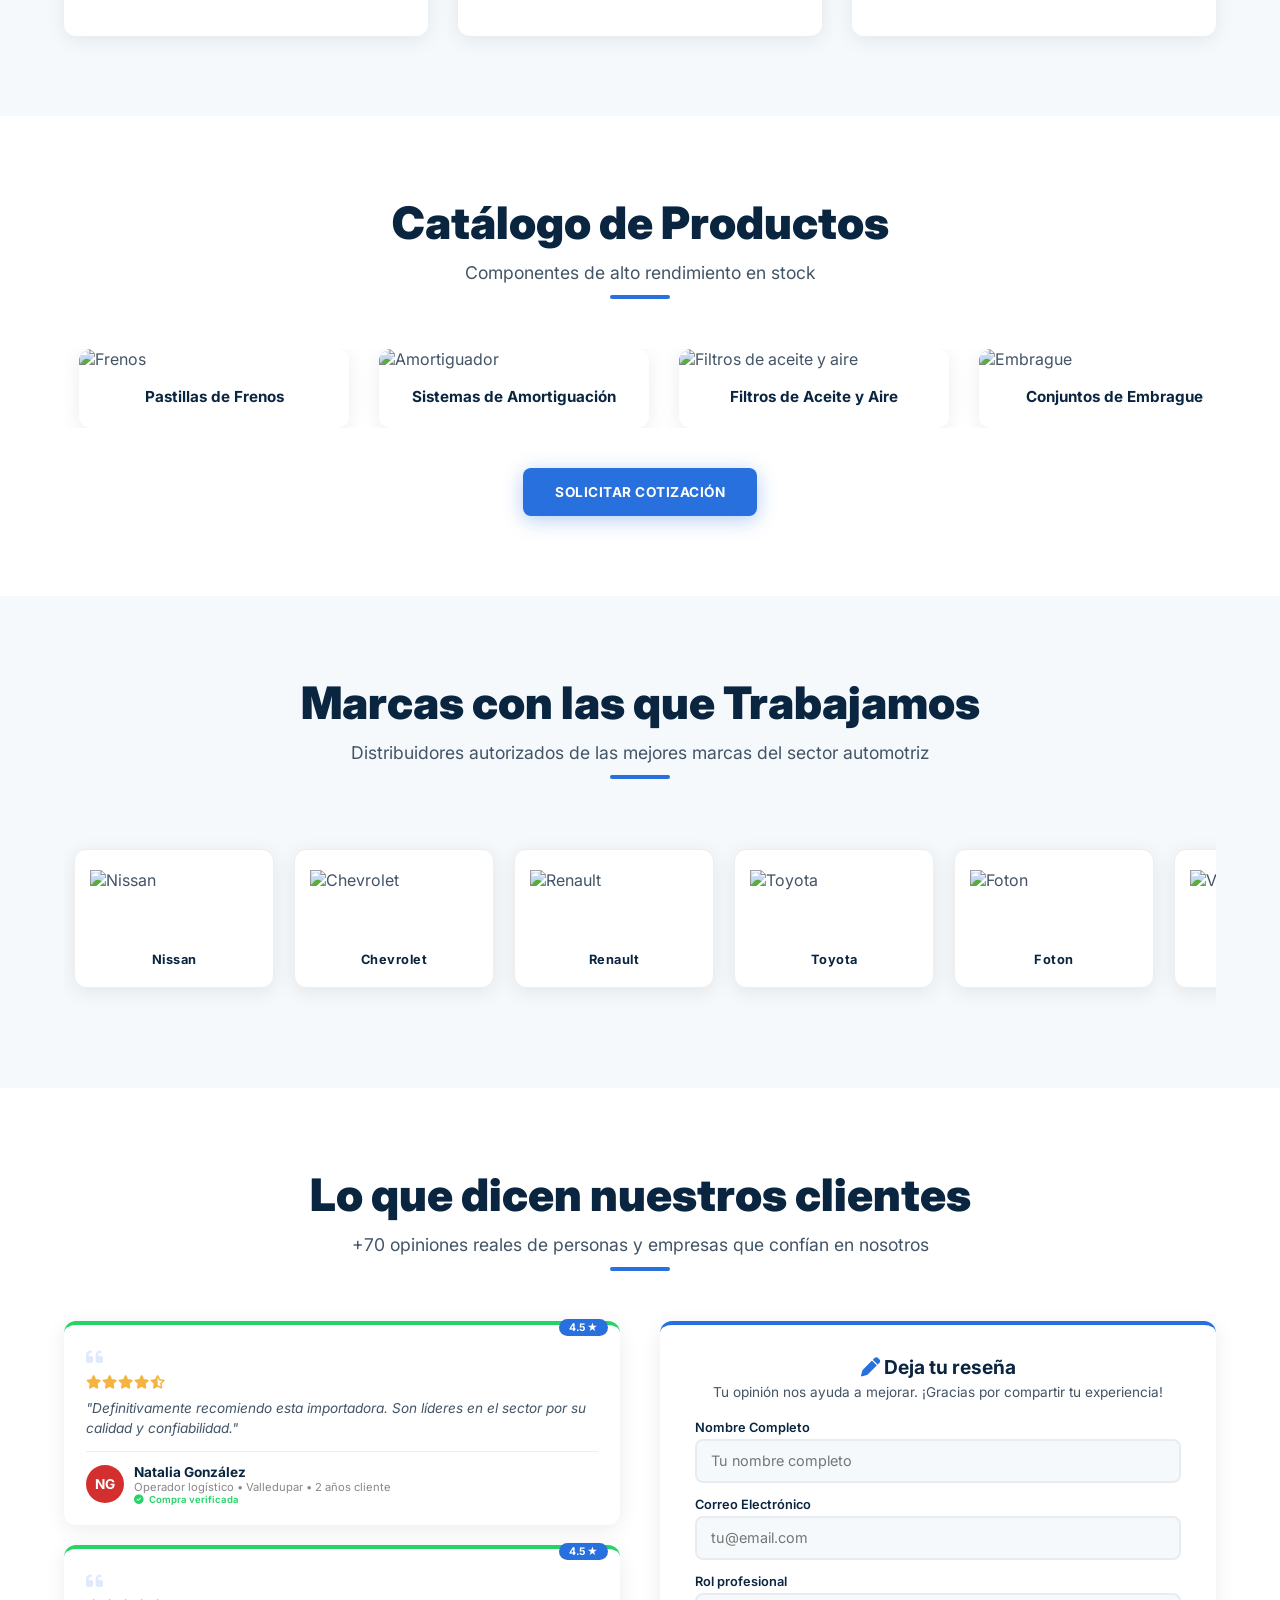
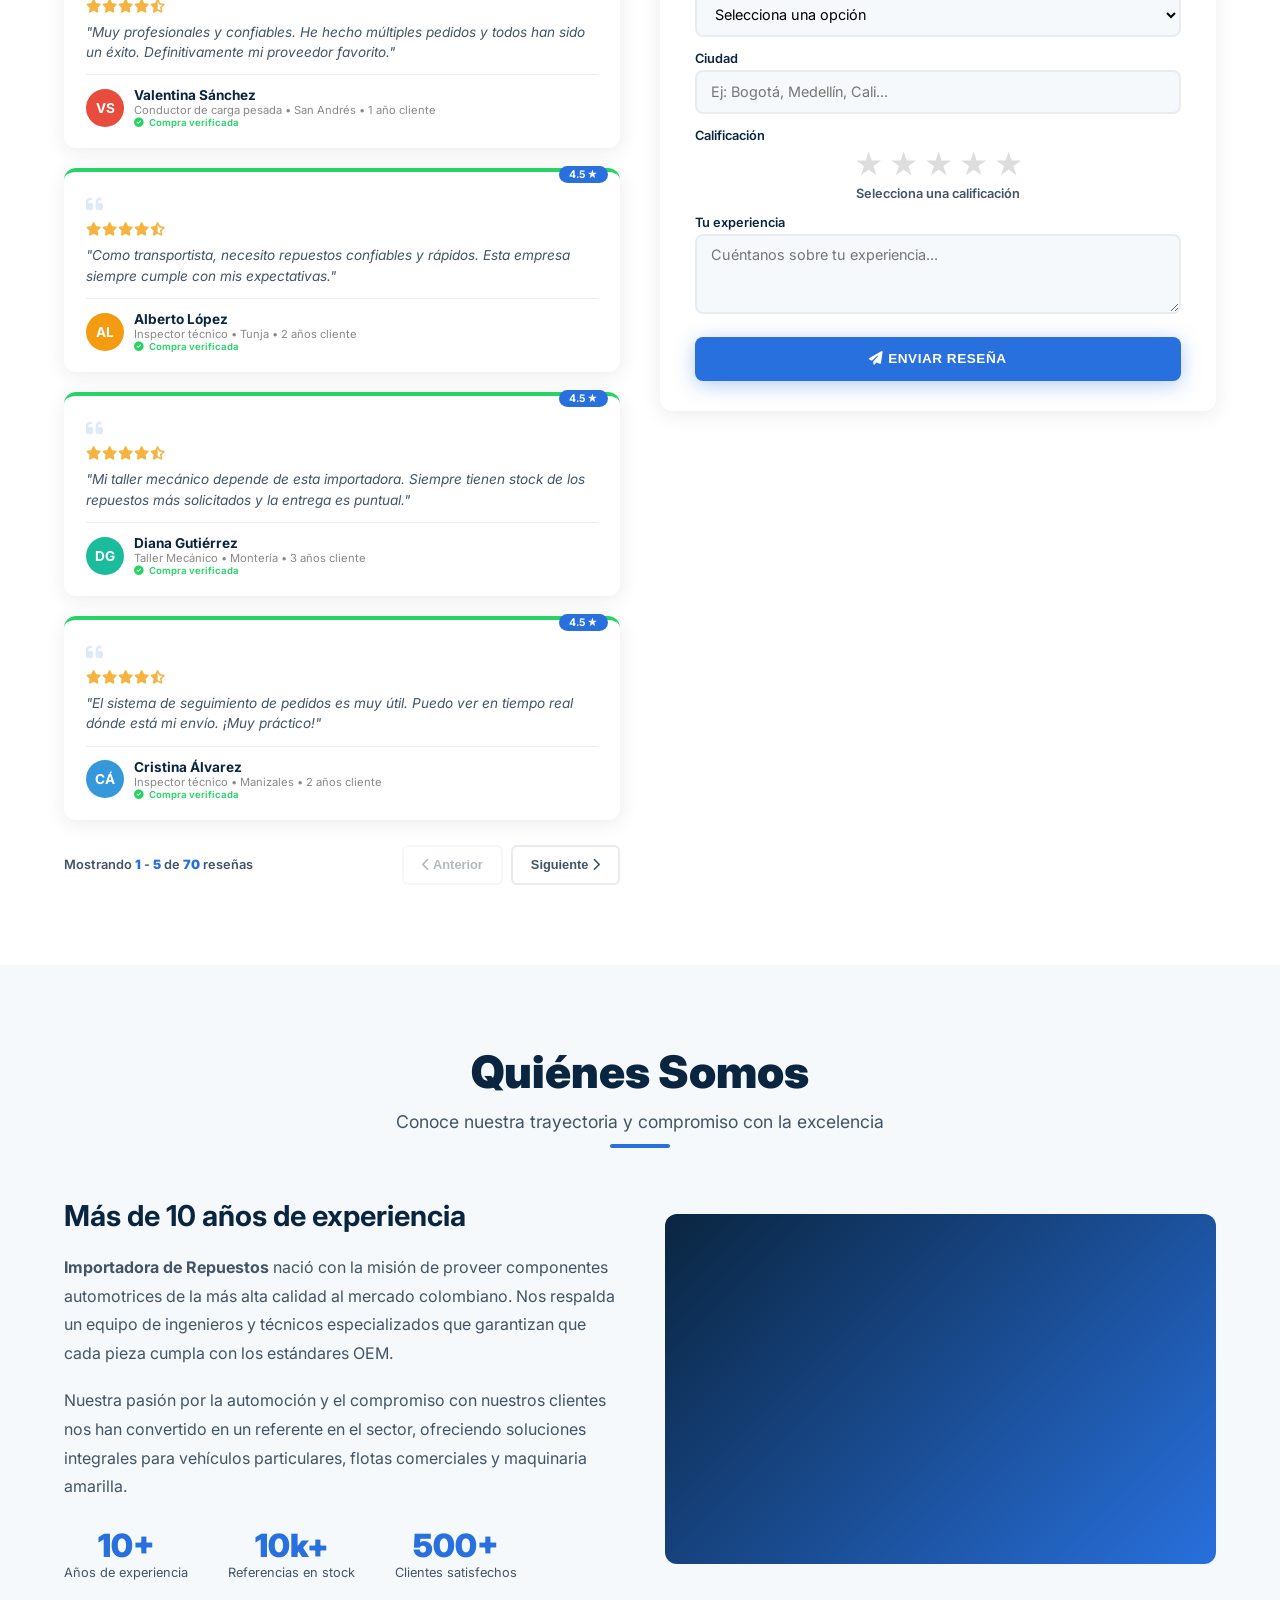
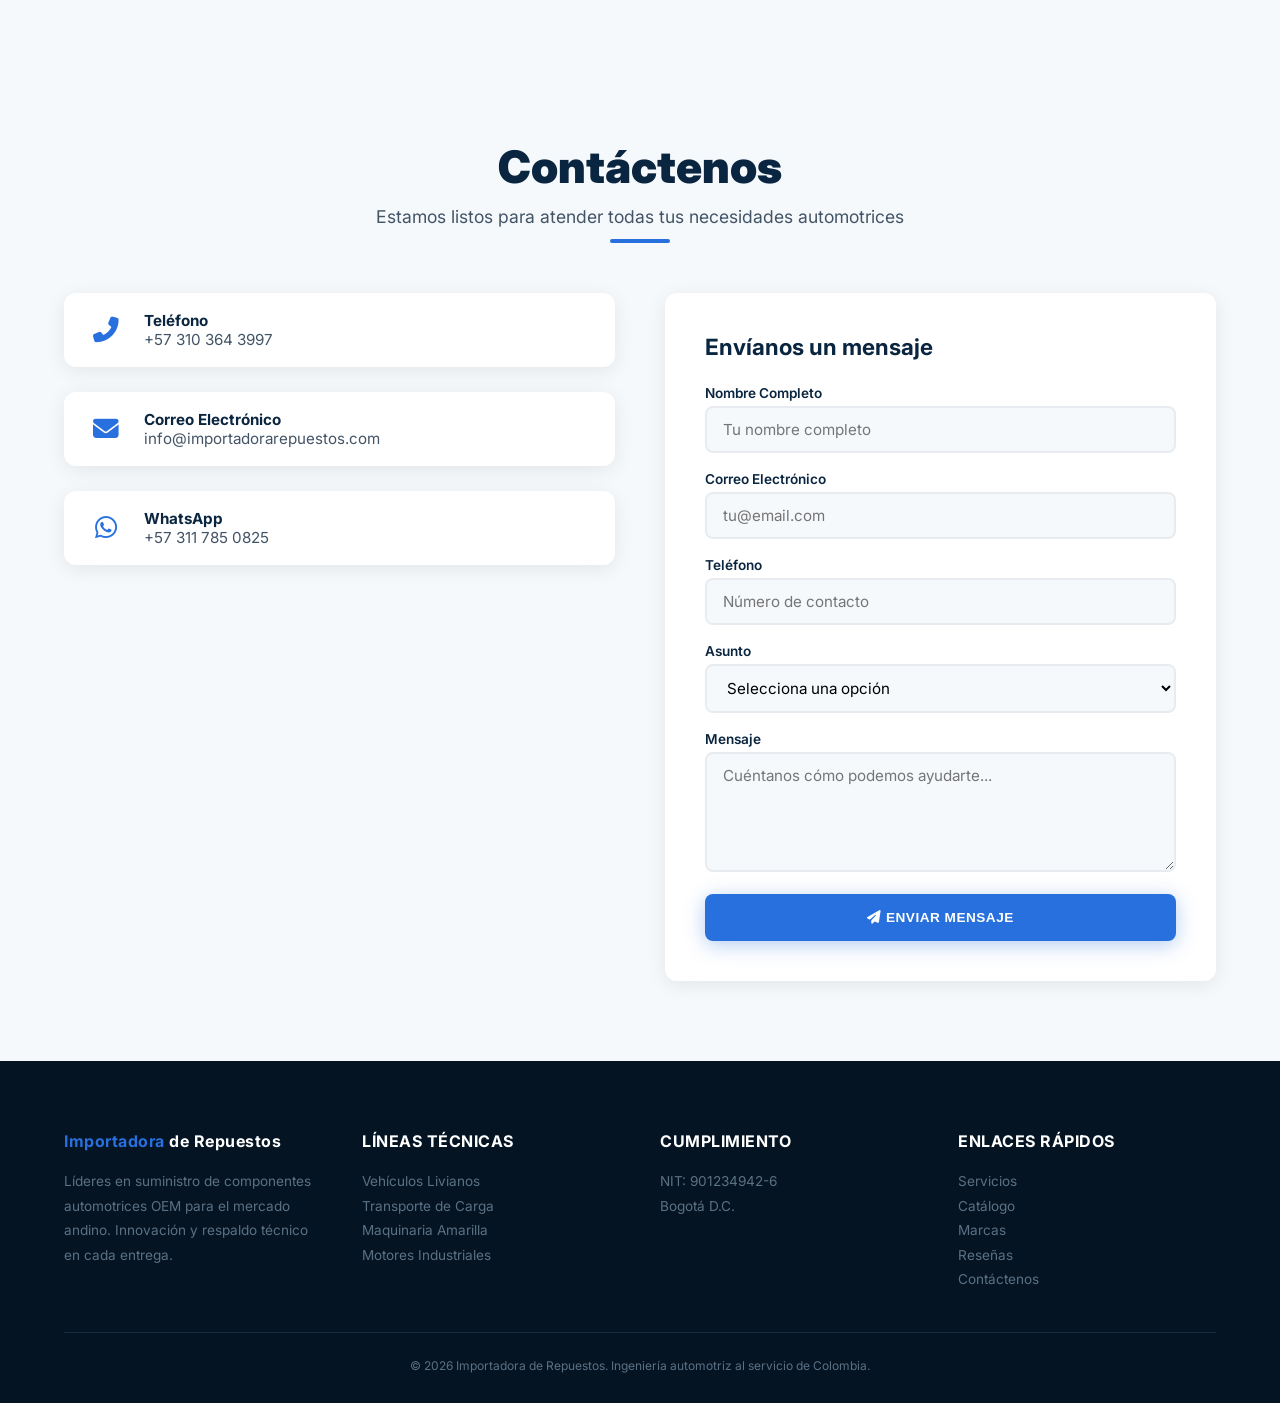
==== commit 90f3c212: "changeNums" ====
--- a/index.html
+++ b/index.html
@@ -32,7 +32,7 @@
             <strong>SISTEMA DE DESPACHO:</strong> ACTIVO (ZONA COLOMBIA)
         </div>
         <div class="contact-info">
-            <a href="tel:3133714436"><i class="fas fa-phone"></i> Llamar a un asesor</a>
+            <a href="tel:3103643997"><i class="fas fa-phone"></i> Llamar a un asesor</a>
             <a href="https://wa.me/573117850825" target="_blank"><i class="fab fa-whatsapp"></i> Chatear con un
                 asesor</a>
         </div>
@@ -568,7 +568,7 @@
                     <i class="fas fa-phone-alt"></i>
                     <div class="text">
                         <strong>Teléfono</strong>
-                        +57 313 371 4436
+                        +57 310 364 3997
                     </div>
                 </div>
                 <div class="info-item">
@@ -582,7 +582,7 @@
                     <i class="fab fa-whatsapp"></i>
                     <div class="text">
                         <strong>WhatsApp</strong>
-                        +57 313 371 4436
+                        +57 311 785 0825
                     </div>
                 </div>
             </div>
@@ -659,7 +659,7 @@
         <img src="https://upload.wikimedia.org/wikipedia/commons/6/6b/WhatsApp.svg" alt="WhatsApp">
     </a>
 
-    <a href="tel:3133714436" class="ws-float call-float">
+    <a href="tel:3103643997" class="ws-float call-float">
         <span class="tooltip">Llamar a un asesor</span>
         <img src="https://cdn-icons-png.flaticon.com/512/159/159832.png" alt="Llamar" style="width: 40%;">
     </a>
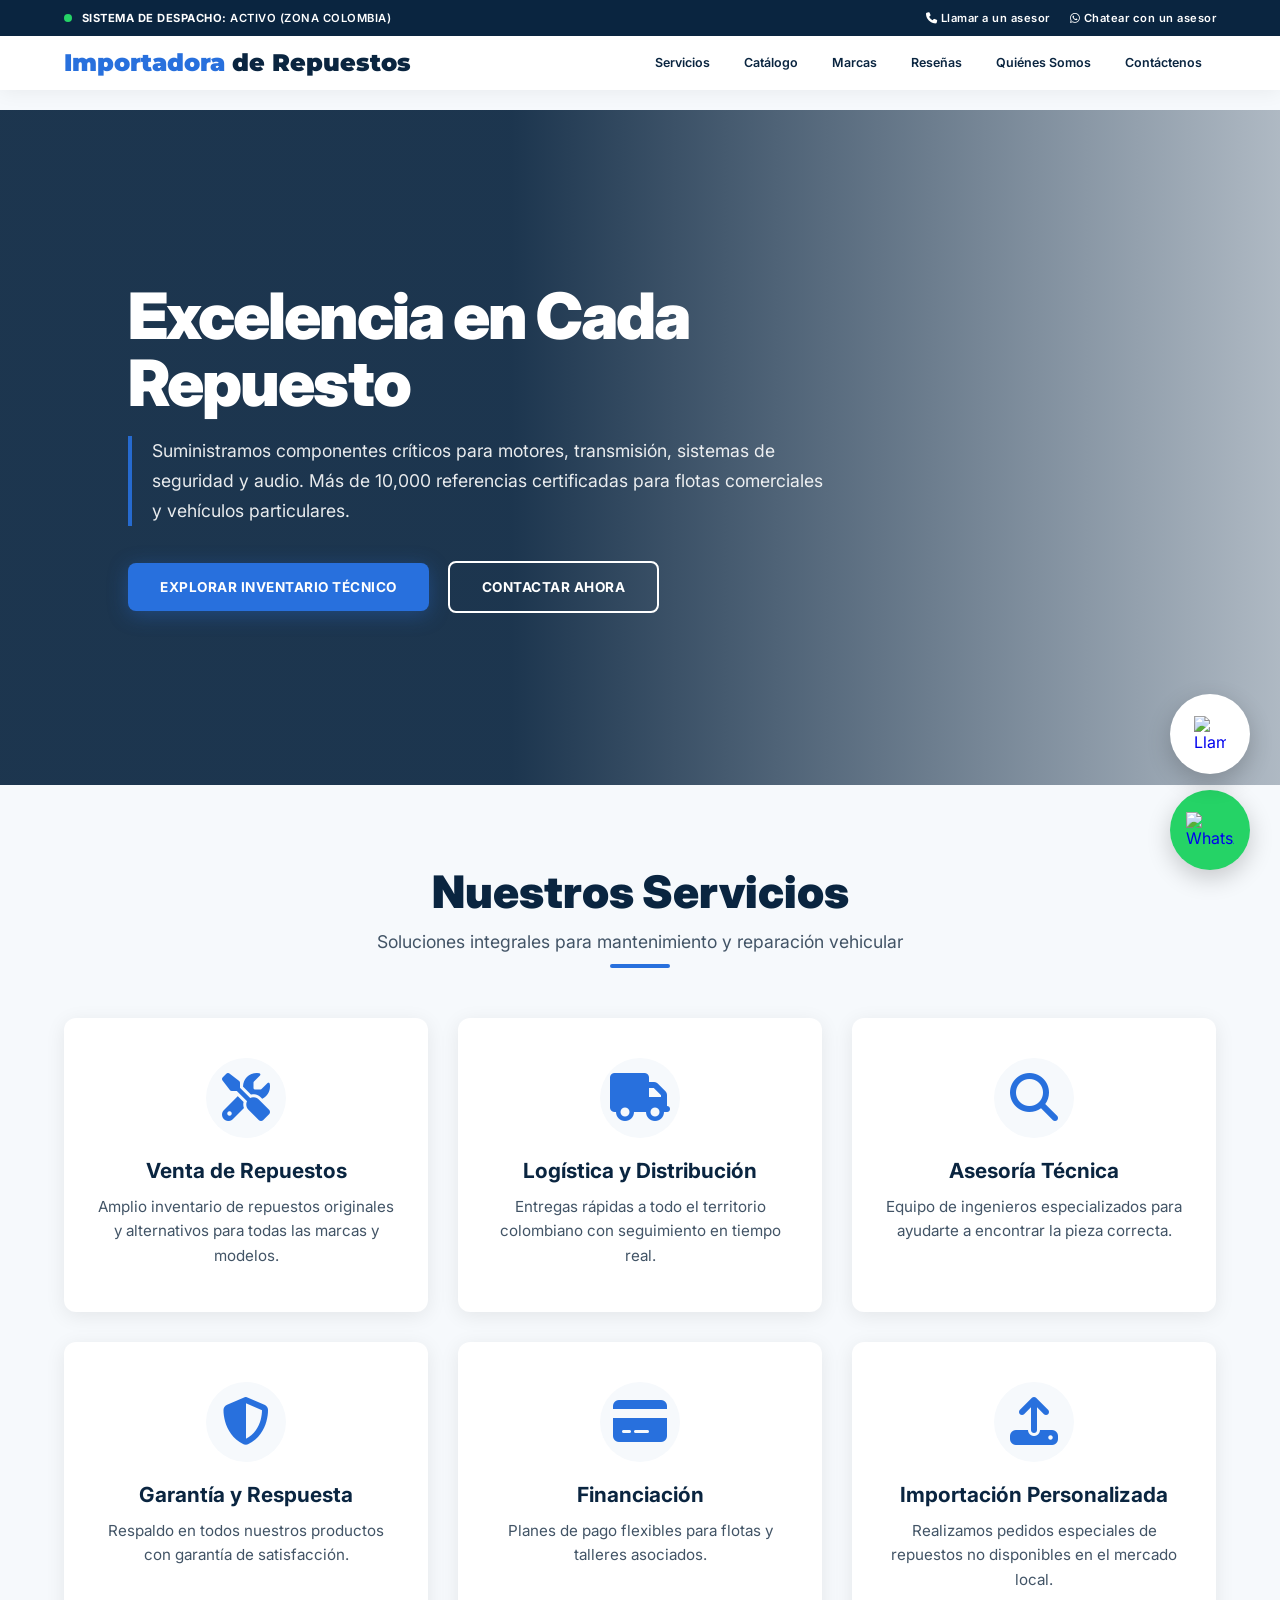
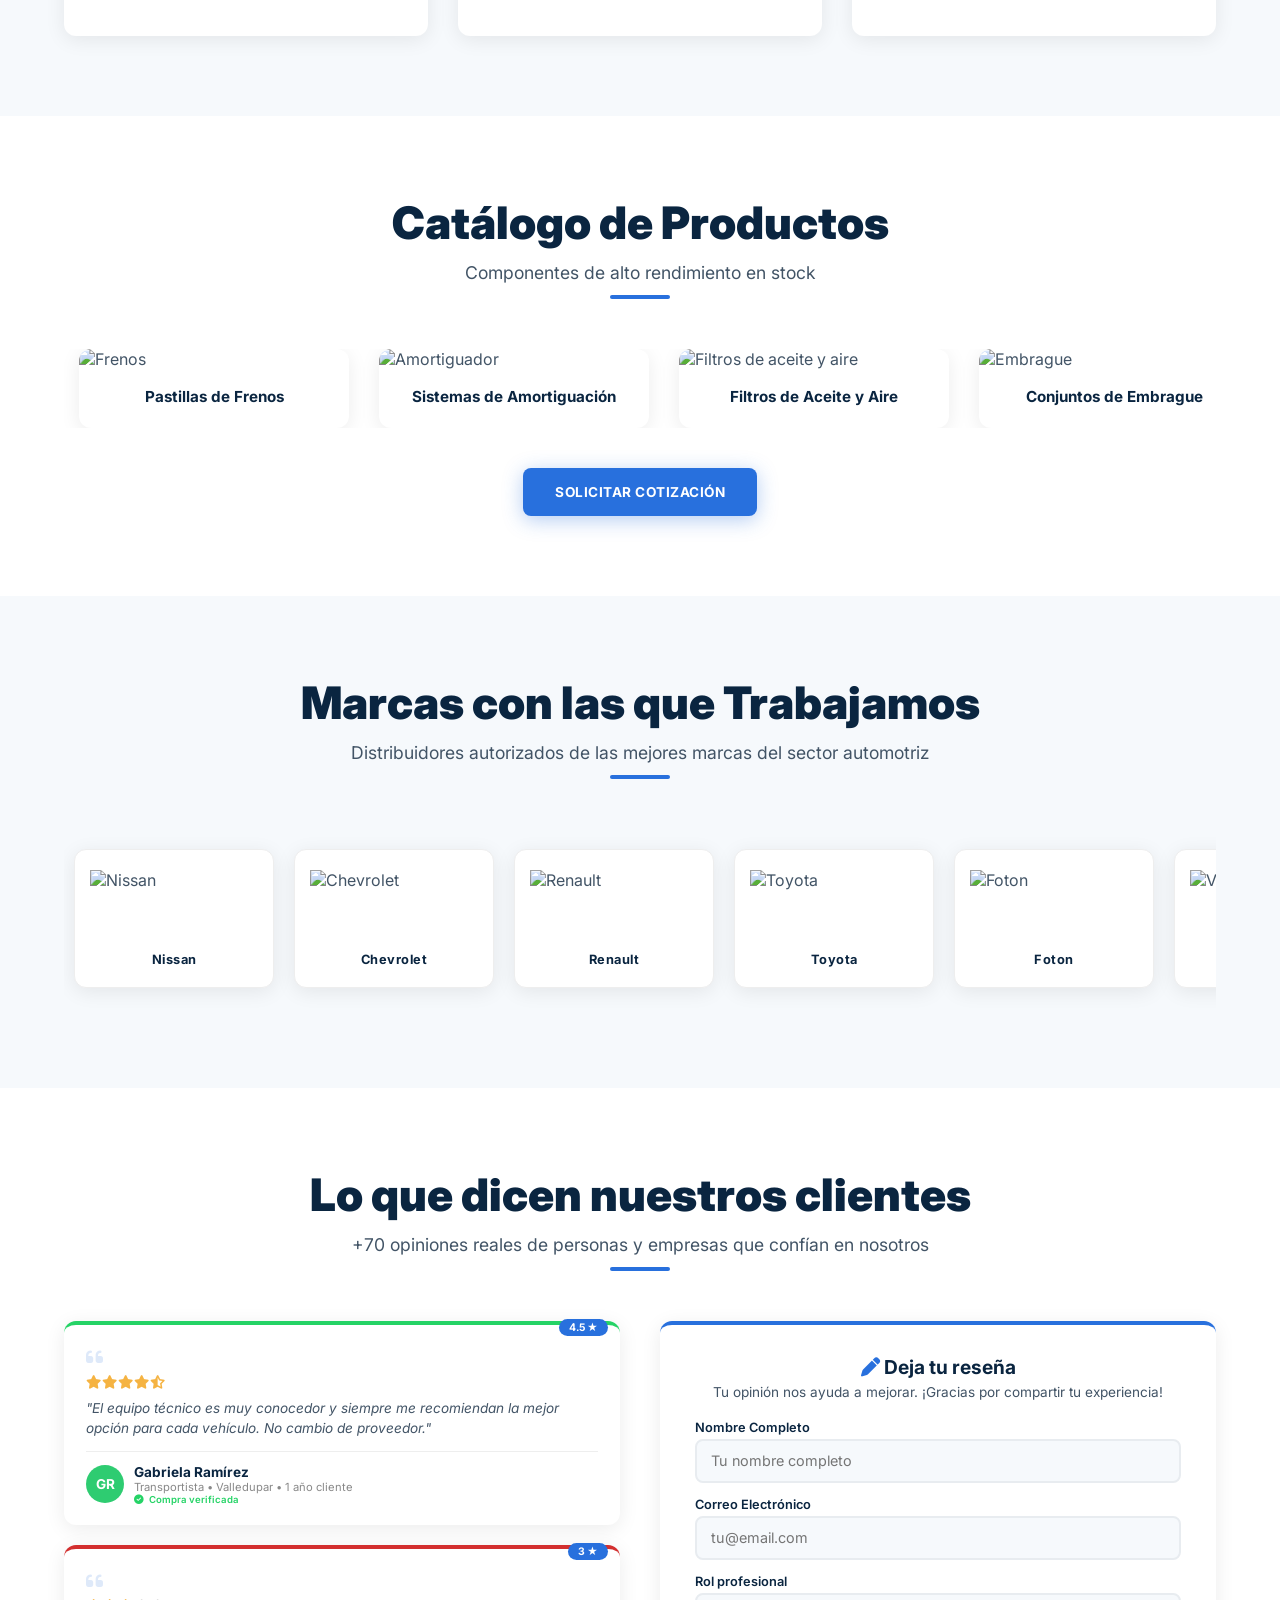
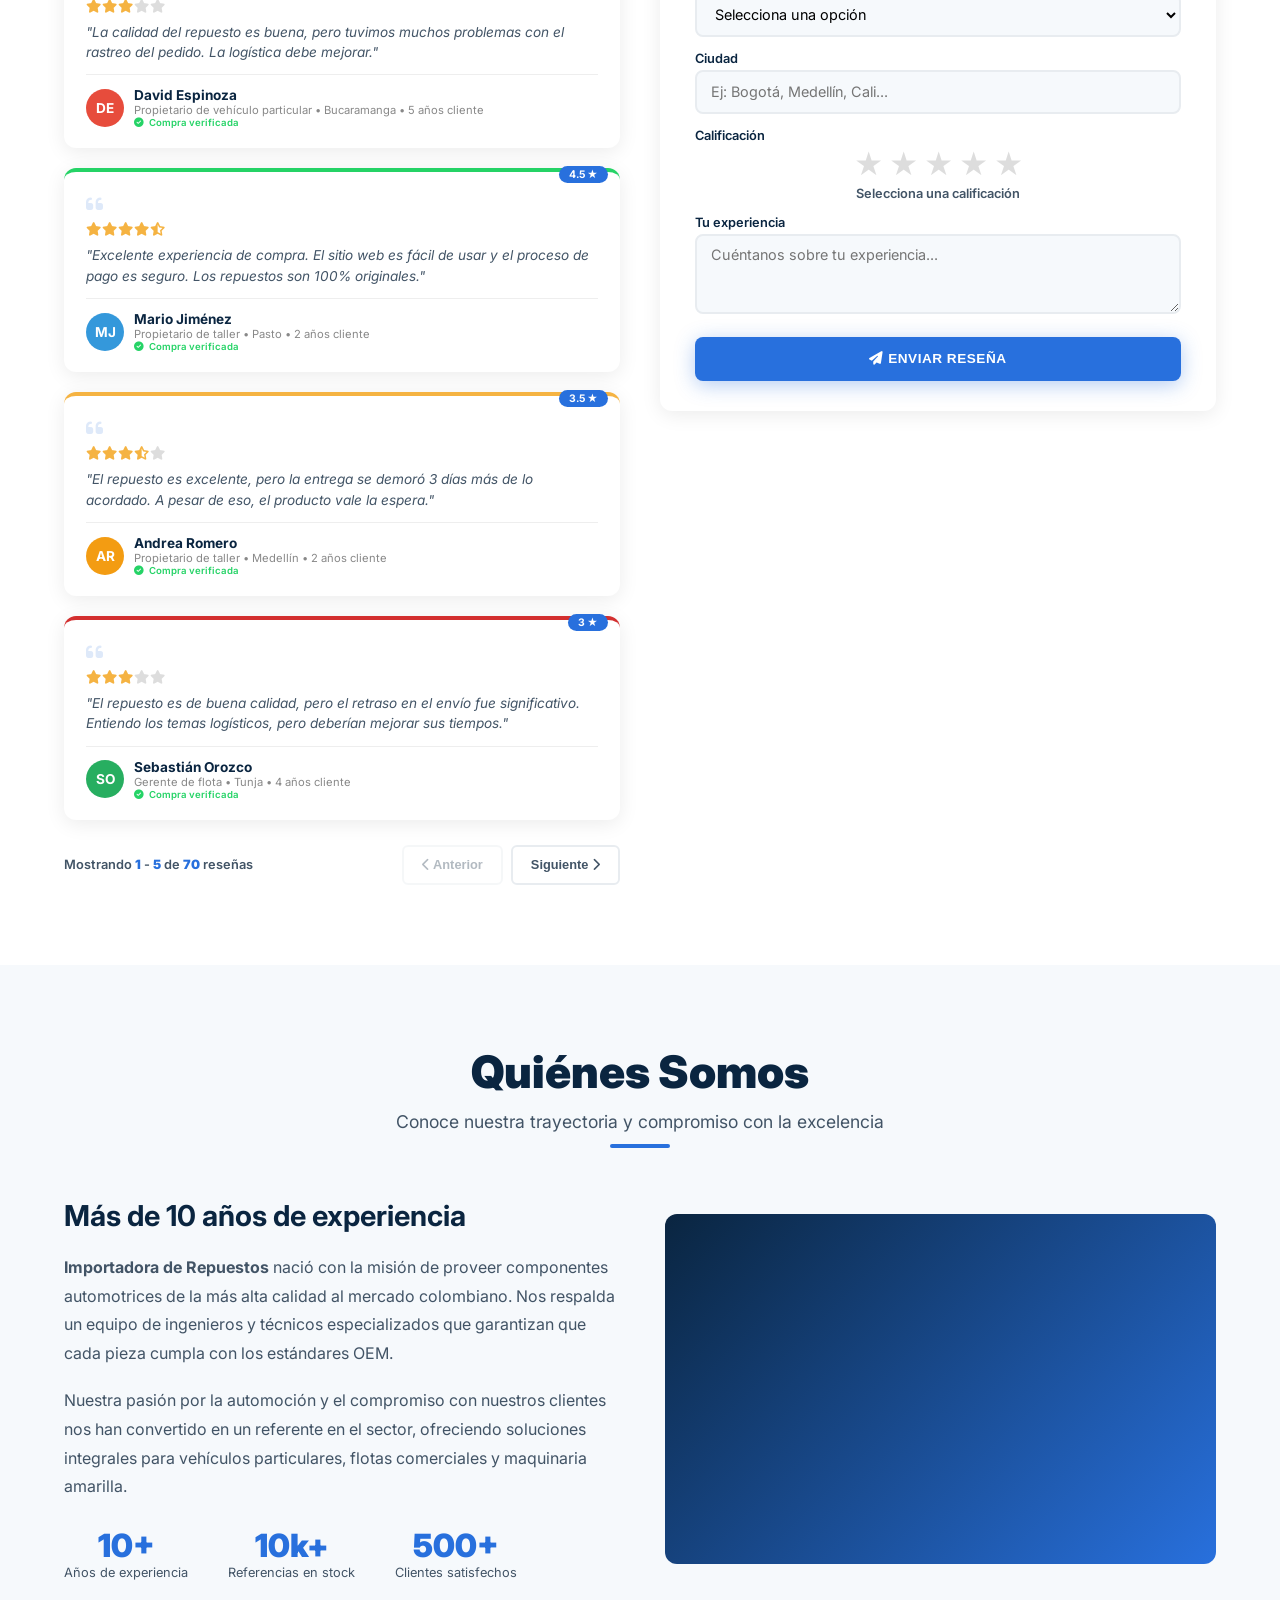
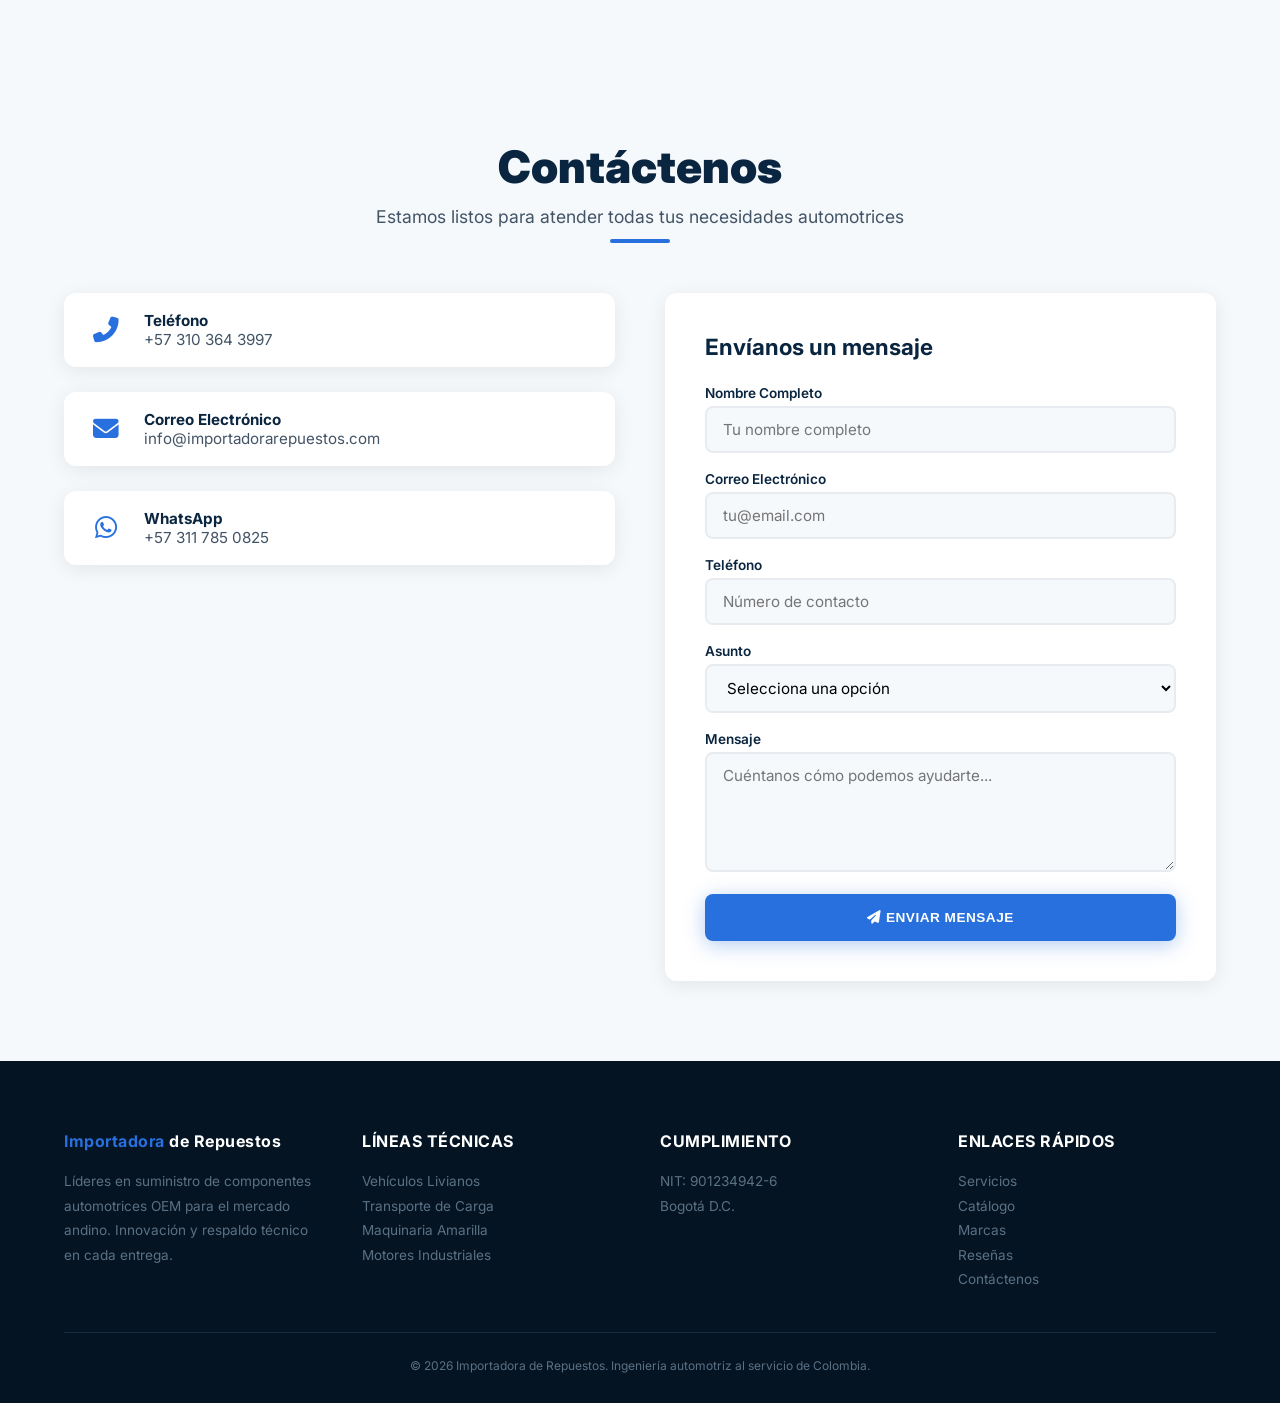
==== commit 2b2b96ae: "change tag manager" ====
--- a/index.html
+++ b/index.html
@@ -7,14 +7,14 @@
     <title>Importadora de Repuestos</title>
     <link rel="stylesheet" href="css/importStyle.css">
     <link rel="stylesheet" href="gtg.js">
-    <script>(function (w, d, s, l, i) {
+    <!--<script>(function (w, d, s, l, i) {
             w[l] = w[l] || []; w[l].push({
                 'gtm.start':
                     new Date().getTime(), event: 'gtm.js'
             }); var f = d.getElementsByTagName(s)[0],
                 j = d.createElement(s), dl = l != 'dataLayer' ? '&l=' + l : ''; j.async = true; j.src =
                     'https://www.googletagmanager.com/gtm.js?id=' + i + dl; f.parentNode.insertBefore(j, f);
-        })(window, document, 'script', 'dataLayer', 'GTM-NNKDLGG9');</script>
+        })(window, document, 'script', 'dataLayer', 'GTM-NNKDLGG9');</script>-->
     <script async src="https://www.googletagmanager.com/gtag/js?id=AW-18312346936"></script>
     <link rel="stylesheet" href="https://cdnjs.cloudflare.com/ajax/libs/font-awesome/6.7.2/css/all.min.css">
     <link
--- a/css/importStyle.css
+++ b/css/importStyle.css
@@ -915,8 +915,8 @@
     position: fixed;
     bottom: 30px;
     right: 30px;
-    width: 65px;
-    height: 65px;
+    width: 80px;
+    height: 80px;
     border-radius: 50%;
     display: flex;
     justify-content: center;
@@ -937,13 +937,13 @@
 
 .ws-float.call-float {
     background: var(--white);
-    bottom: 110px;
+    bottom: 126px;
 }
 
 .ws-float.call-float .tooltip {
     position: absolute;
     right: calc(100% + 14px);
-    top: 50%;
+    top: 60%;
     transform: translateY(-50%);
     background: var(--white);
     color: var(--corporate-blue);
@@ -961,7 +961,7 @@
 .ws-float.call-float .tooltip::after {
     content: '';
     position: absolute;
-    top: 50%;
+    top: 60%;
     right: -6px;
     transform: translateY(-50%);
     border-top: 6px solid transparent;
@@ -1414,14 +1414,14 @@
     
     /* ---- WhatsApp Flotante ---- */
     .ws-float {
-        width: 55px;
-        height: 55px;
+        width: 70px;
+        height: 70px;
         bottom: 20px;
         right: 20px;
     }
     
     .ws-float.call-float {
-        bottom: 85px;
+        bottom: 97px;
     }
     
     .ws-float.call-float .tooltip {
@@ -1736,18 +1736,18 @@
     
     /* ---- WhatsApp Flotante ---- */
     .ws-float {
-        width: 48px;
-        height: 48px;
+        width: 64px;
+        height: 64px;
         bottom: 15px;
         right: 15px;
     }
     
     .ws-float.call-float {
-        bottom: 72px;
+        bottom: 88px;
     }
     
     .ws-float img {
-        width: 50%;
+        width: 53%;
     }
 }
 
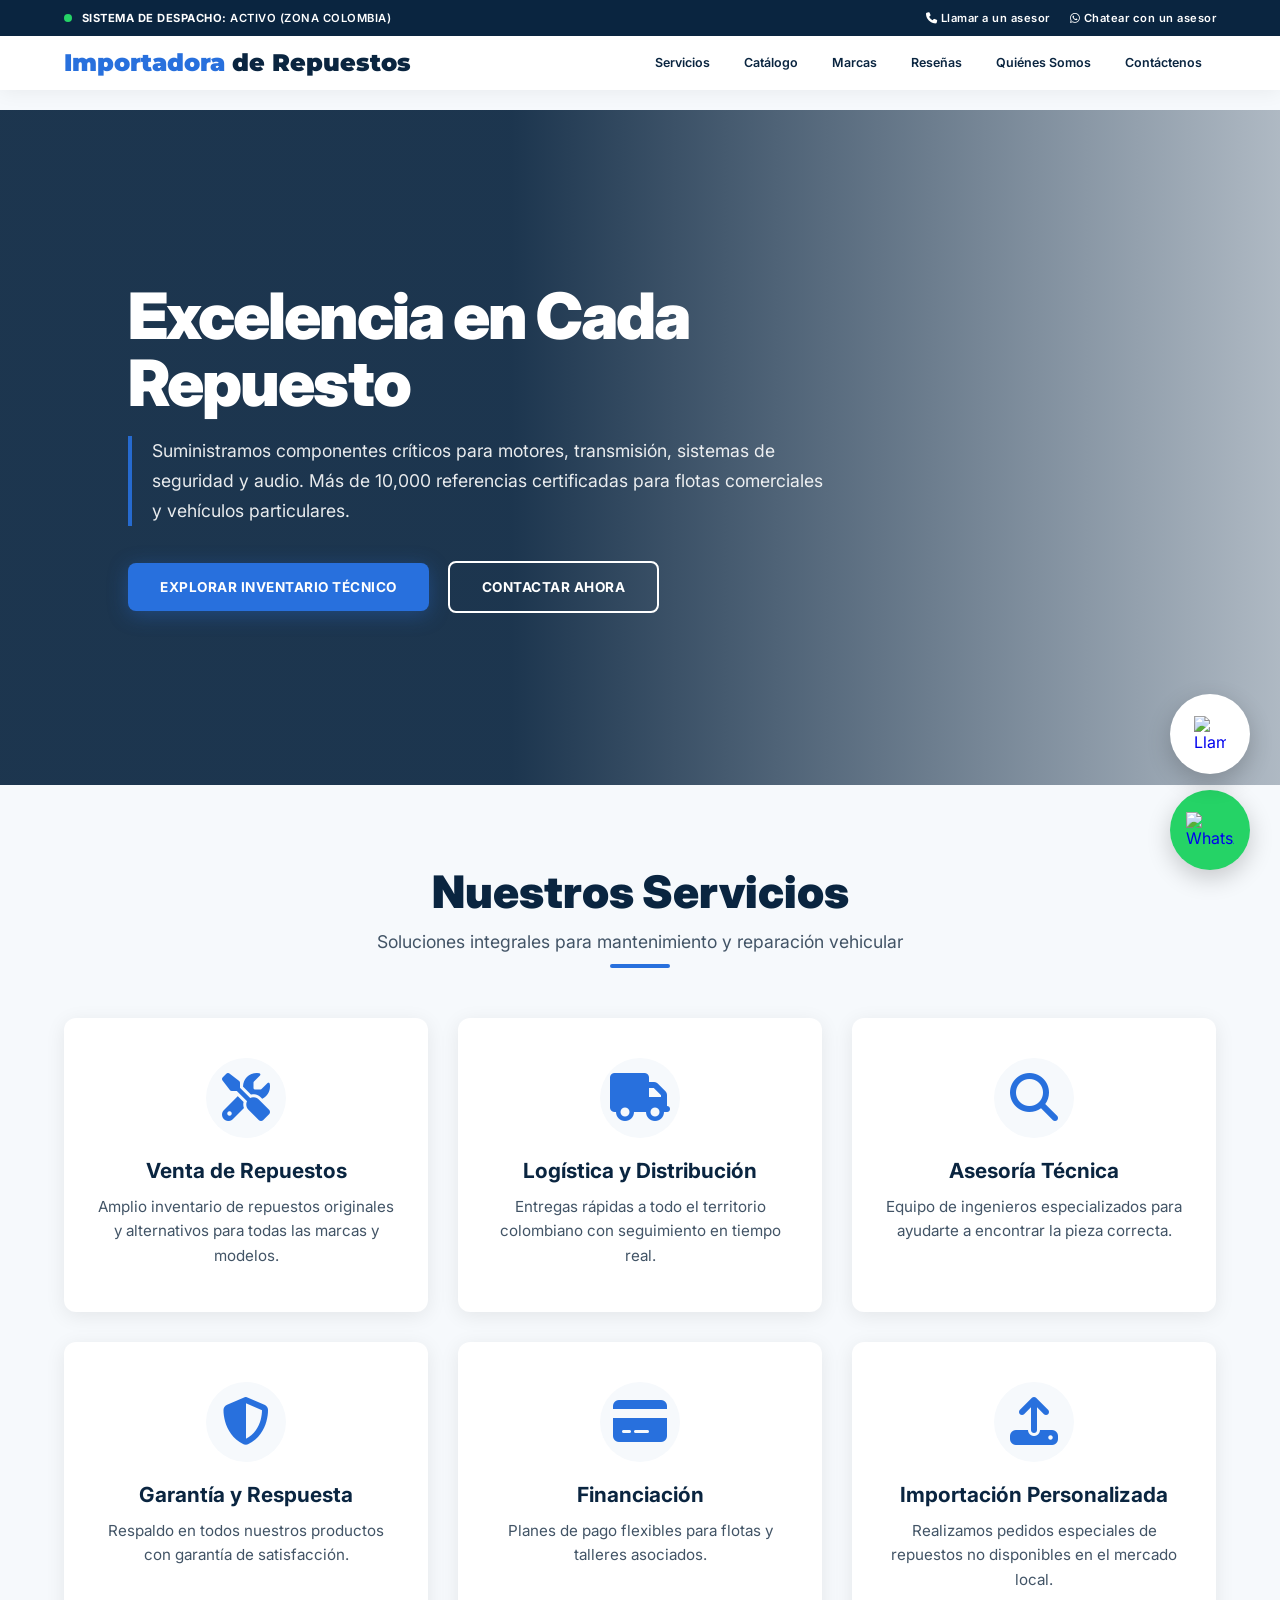
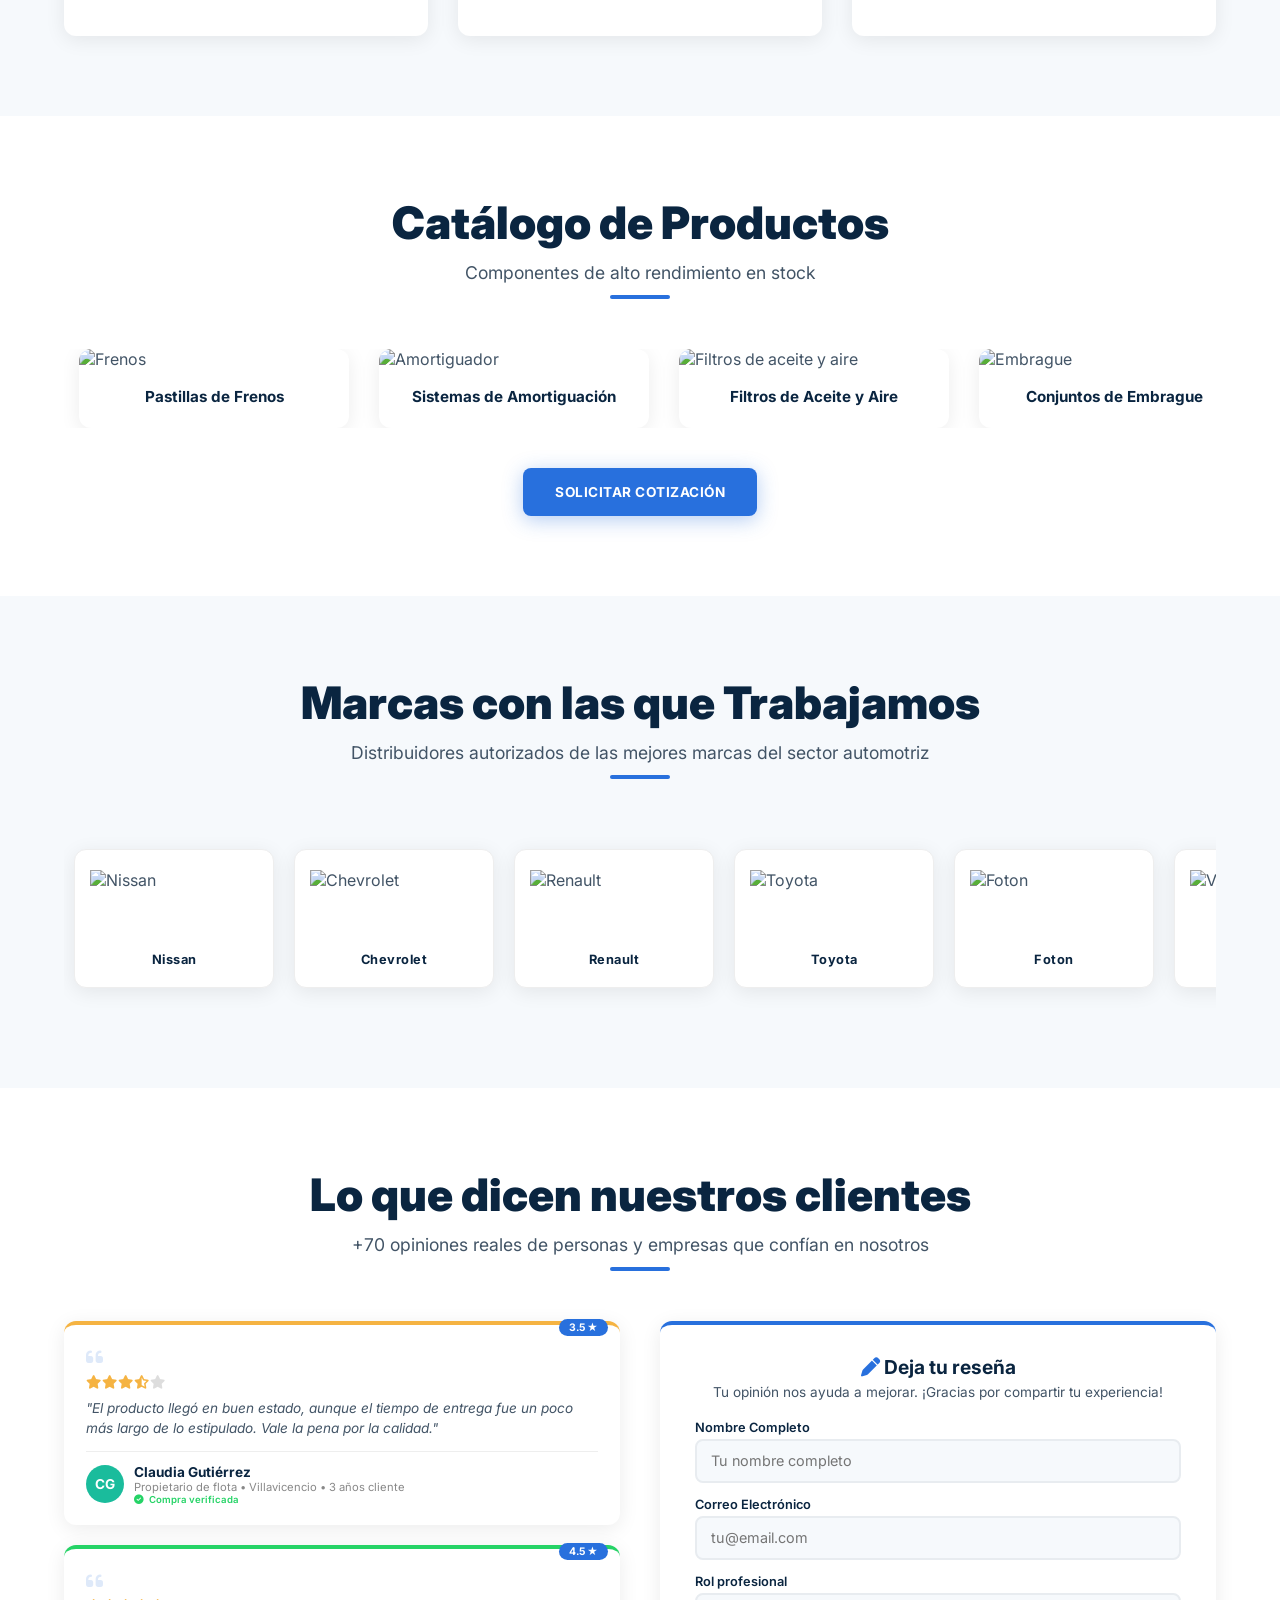
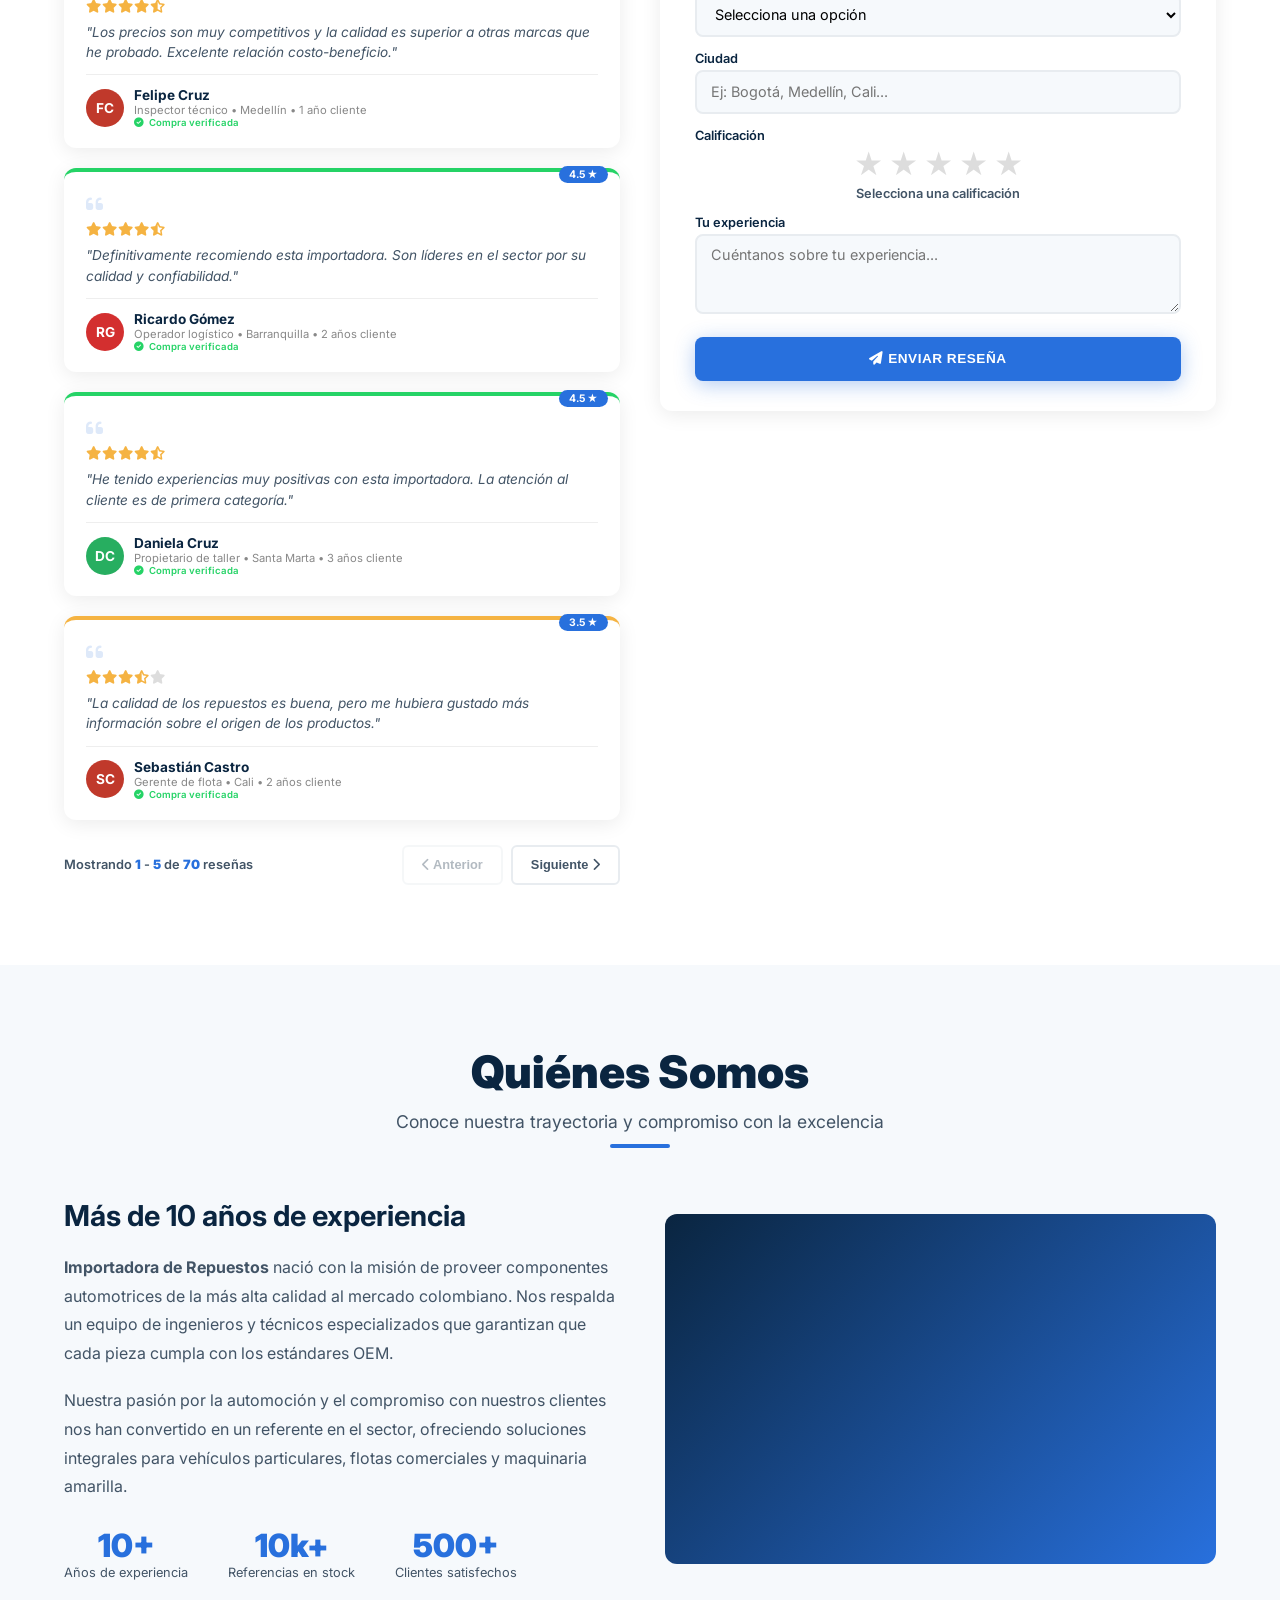
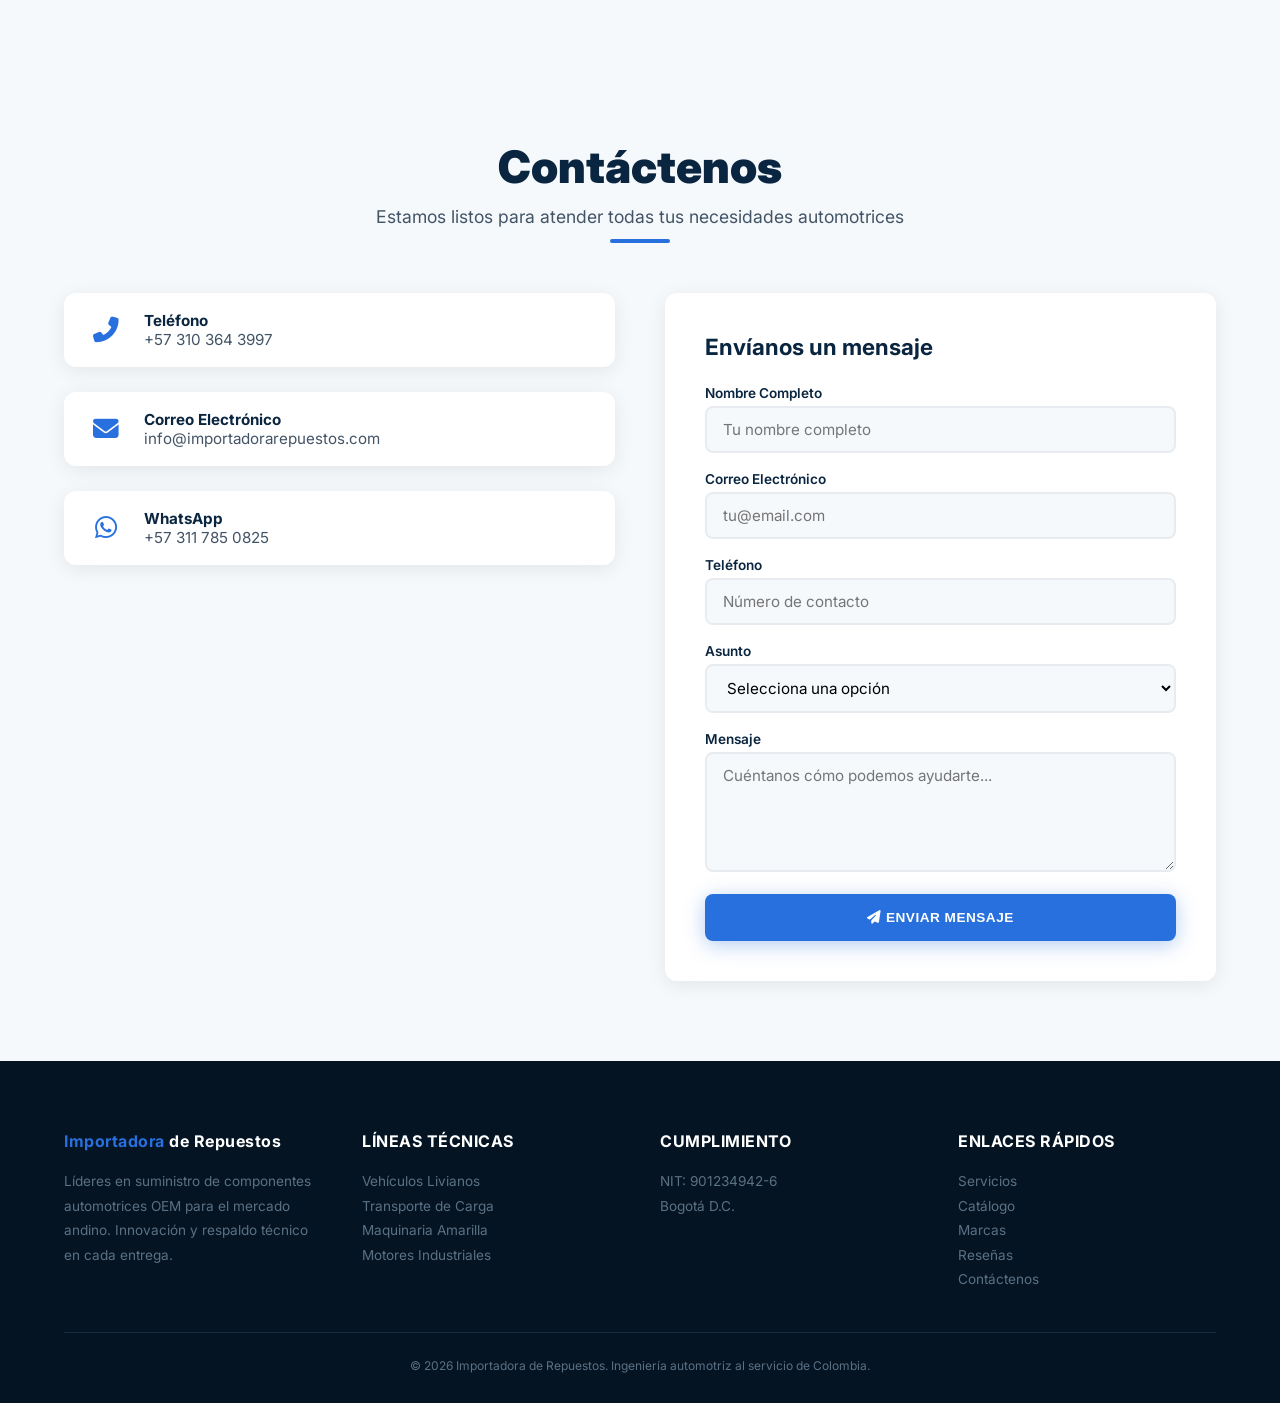
==== commit b6720dce: "nonscript trash" ====
--- a/index.html
+++ b/index.html
@@ -24,8 +24,8 @@
 
 <body>
 
-    <noscript><iframe src="https://www.googletagmanager.com/ns.html?id=GTM-NNKDLGG9" height="0" width="0"
-            style="display:none;visibility:hidden"></iframe></noscript>
+    <!--<noscript><iframe src="https://www.googletagmanager.com/ns.html?id=GTM-NNKDLGG9" height="0" width="0"
+            style="display:none;visibility:hidden"></iframe></noscript>-->
     <div class="top-bar">
         <div>
             <span class="status-dot"></span>
